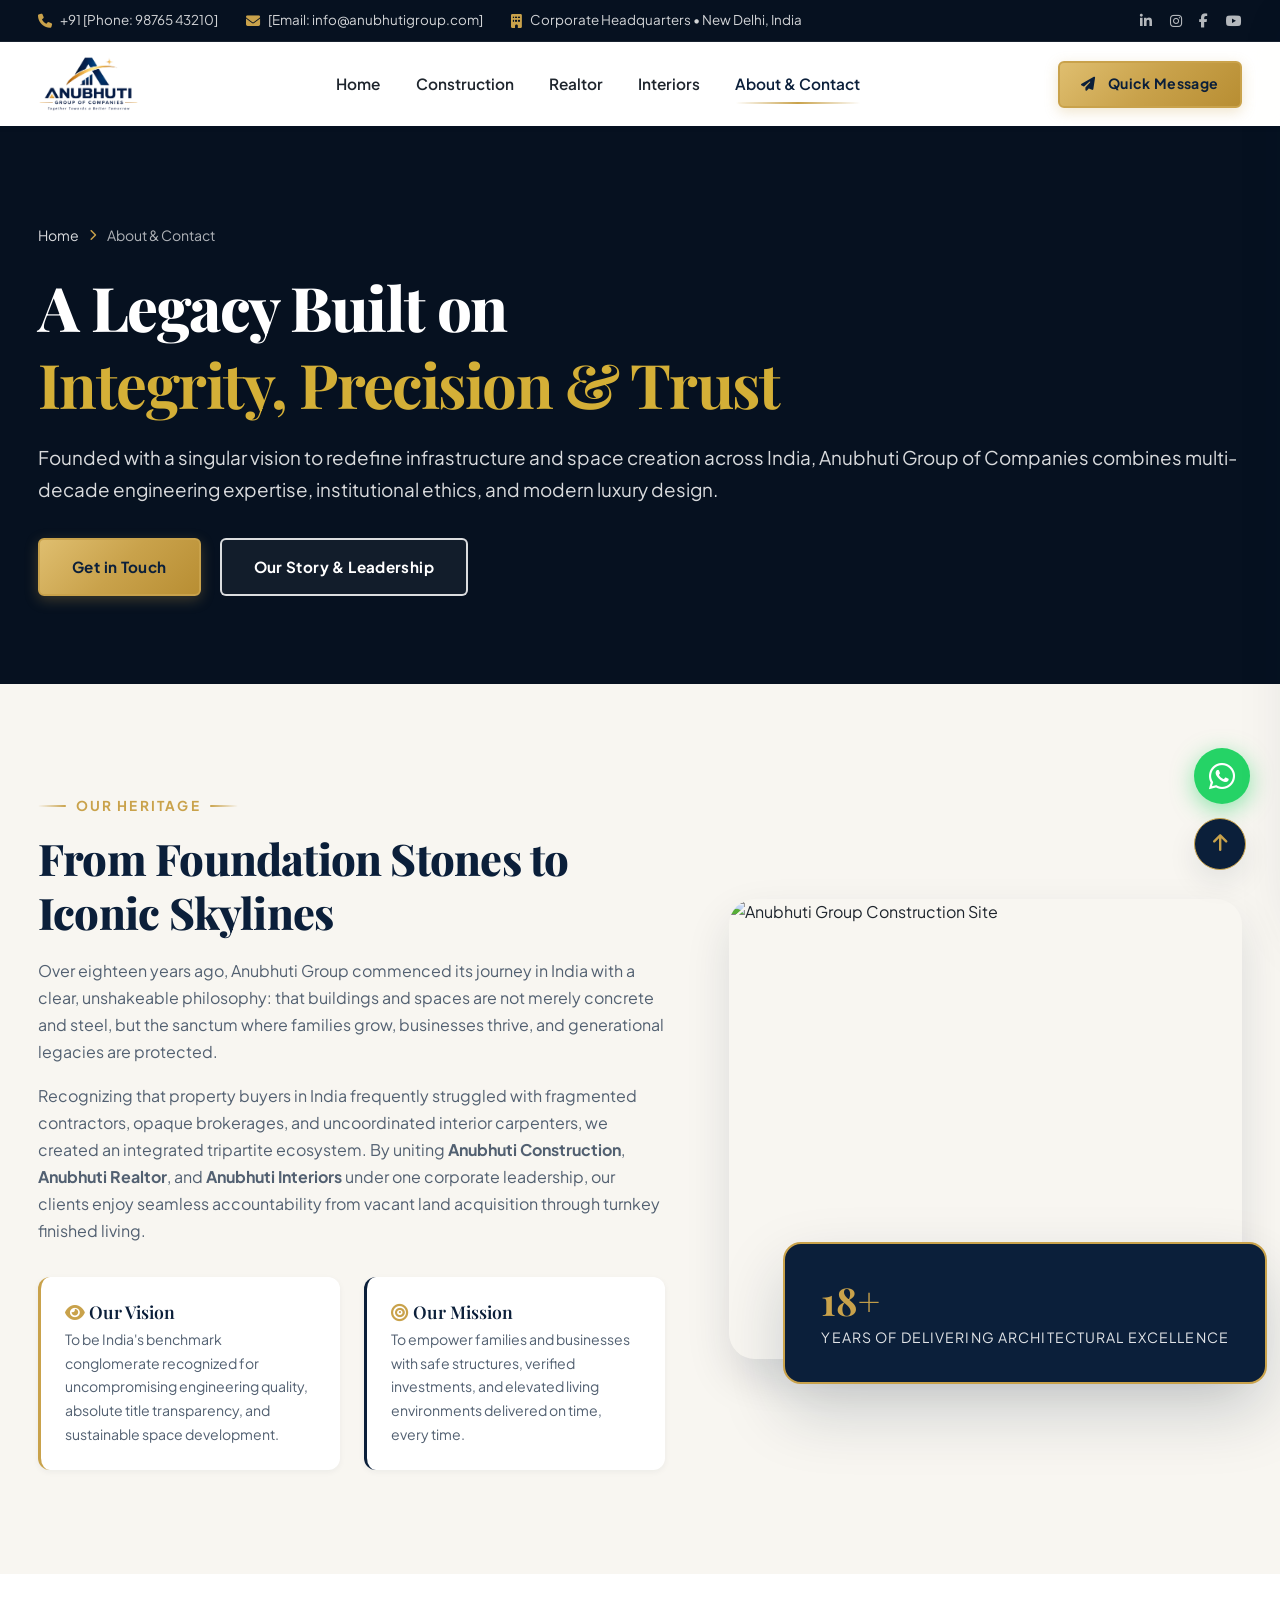
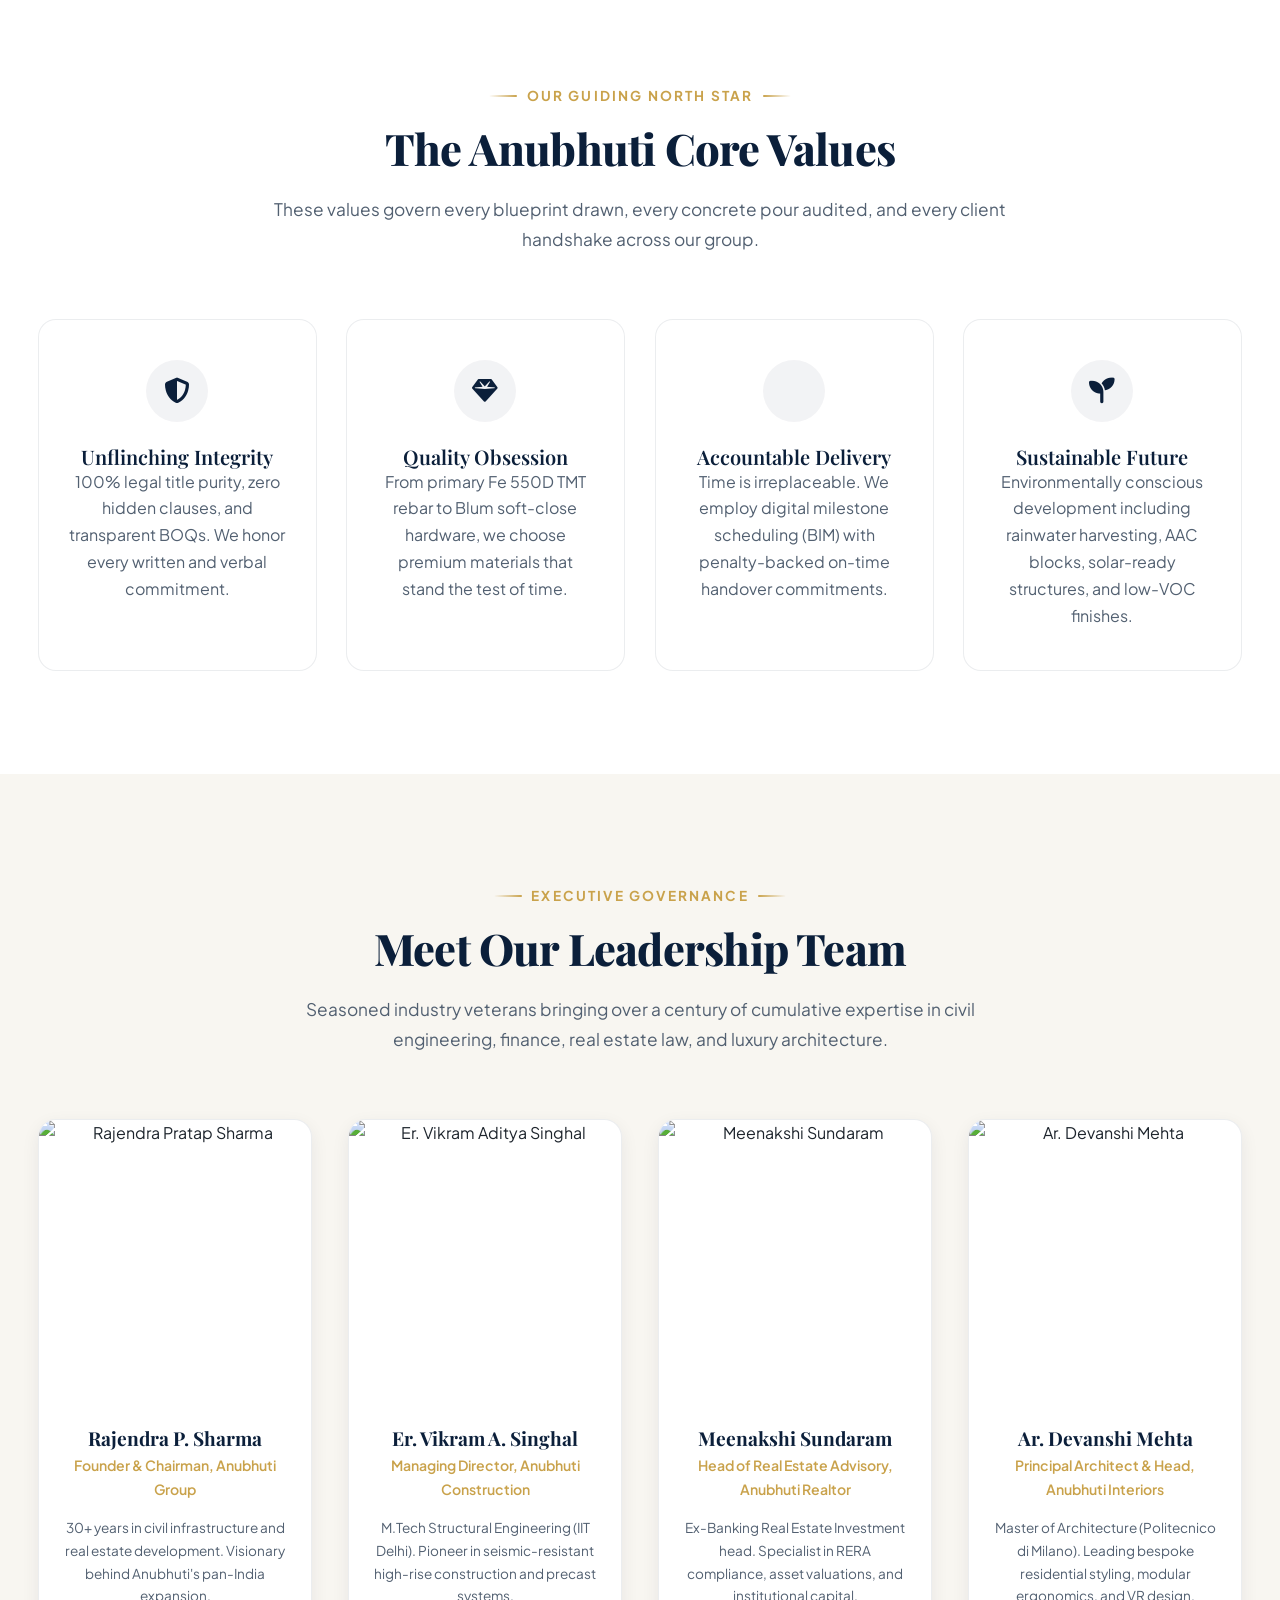
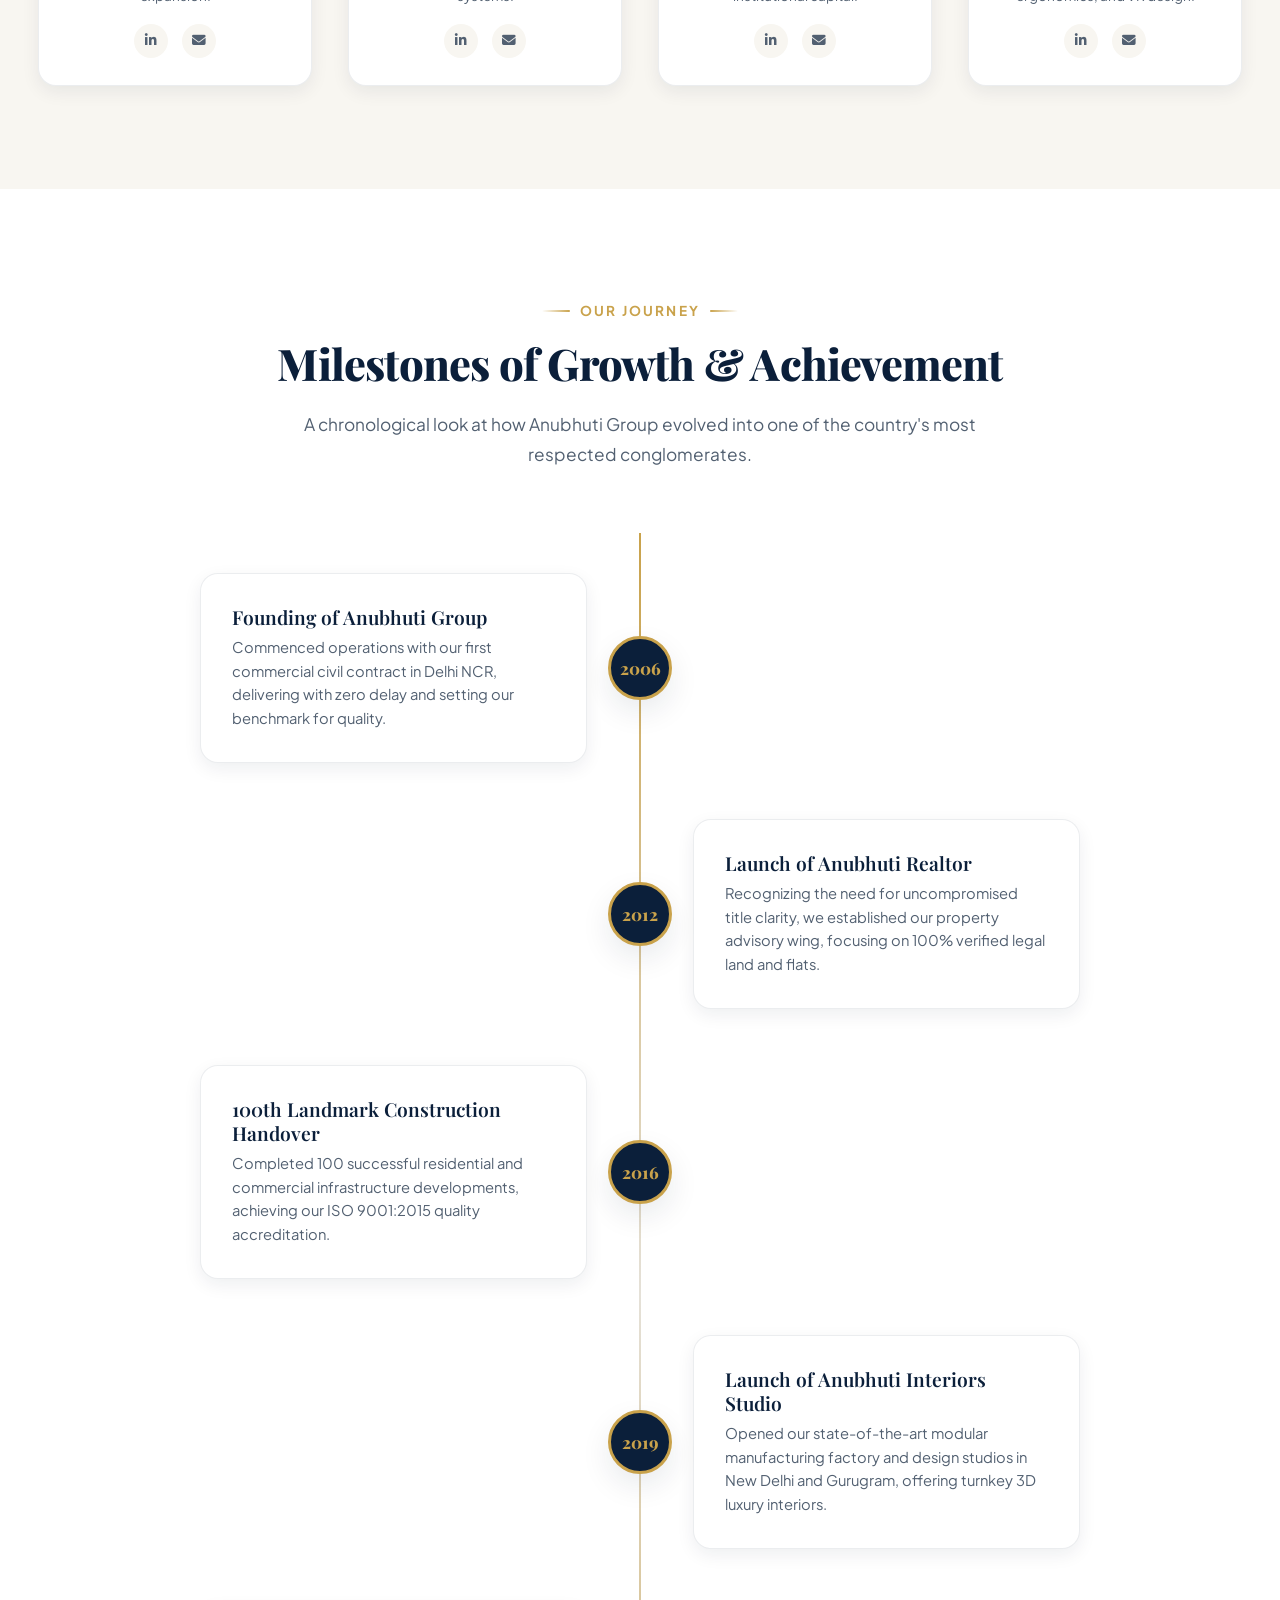
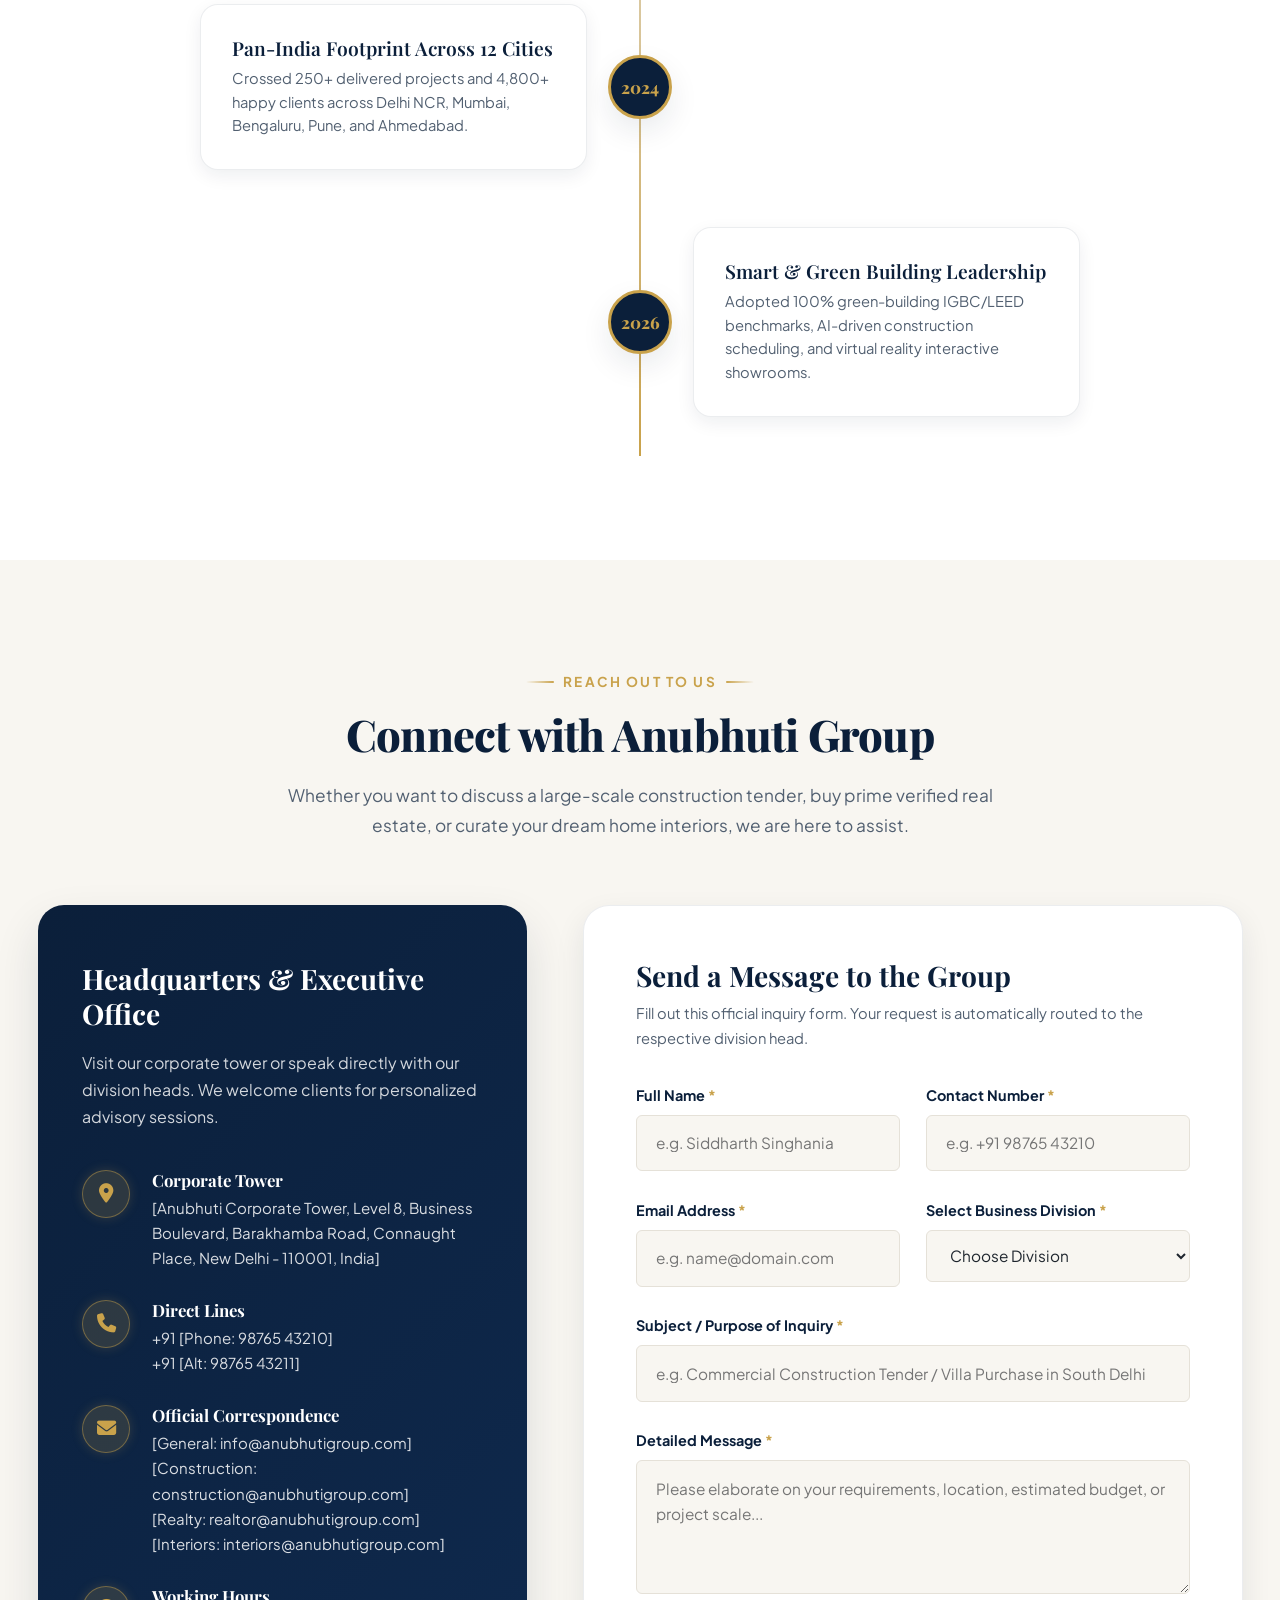
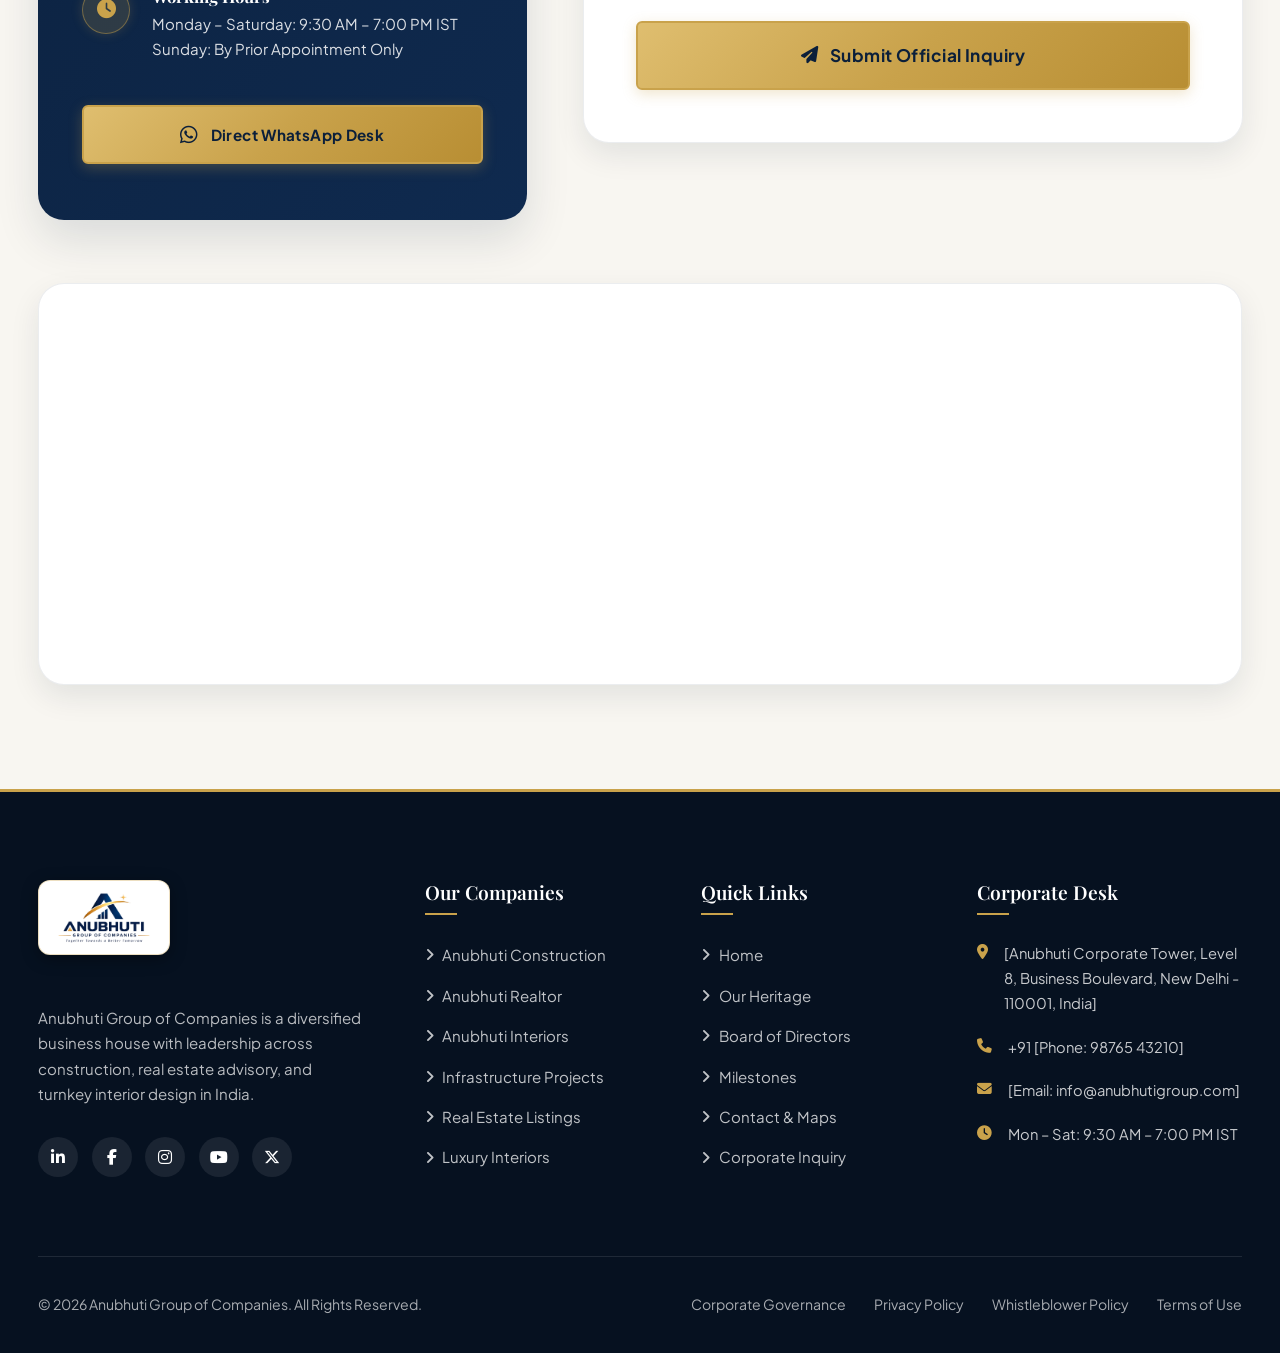
==== about-contact.html @ a54864dc "first commit" ====
<!DOCTYPE html>
<html lang="en">
<head>
  <meta charset="UTF-8">
  <meta name="viewport" content="width=device-width, initial-scale=1.0">
  <title>About &amp; Contact | Anubhuti Group of Companies</title>
  <meta name="description" content="Discover the legacy, leadership, vision, and corporate milestones of Anubhuti Group of Companies. Contact our corporate headquarters in New Delhi NCR for construction, real estate, and luxury interior inquiries.">
  <meta name="keywords" content="Anubhuti Group about, leadership, vision mission, contact Anubhuti, corporate headquarters Delhi NCR, construction contractors, real estate consultants, interior architects">

  <!-- Open Graph -->
  <meta property="og:type" content="website">
  <meta property="og:title" content="About &amp; Contact | Anubhuti Group of Companies">
  <meta property="og:description" content="Building Trust. Creating Spaces. Delivering Dreams. Connect with Anubhuti Group leadership and corporate offices.">
  <meta property="og:image" content="https://images.unsplash.com/photo-1486406146926-c627a92ad1ab?auto=format&fit=crop&w=1200&q=80">

  <!-- Favicon -->
  <link rel="icon" type="image/png" sizes="32x32" href="assets/images/favicon.png">
  <link rel="icon" type="image/png" sizes="192x192" href="assets/images/favicon-192.png">
  <link rel="apple-touch-icon" href="assets/images/favicon-192.png">

  <!-- Google Fonts & FontAwesome -->
  <link rel="preconnect" href="https://fonts.googleapis.com">
  <link rel="preconnect" href="https://fonts.gstatic.com" crossorigin>
  <link href="https://fonts.googleapis.com/css2?family=Playfair+Display:ital,wght@0,500;0,600;0,700;0,800;1,400;1,600&family=Plus+Jakarta+Sans:wght@300;400;500;600;700;800&display=swap" rel="stylesheet">
  <link rel="stylesheet" href="https://cdnjs.cloudflare.com/ajax/libs/font-awesome/6.5.1/css/all.min.css">

  <!-- Master Stylesheet -->
  <link rel="stylesheet" href="assets/css/style.css">

  <!-- Schema.org JSON-LD -->
  <script type="application/ld+json">
  {
    "@context": "https://schema.org",
    "@type": "Corporation",
    "name": "Anubhuti Group of Companies",
    "url": "https://www.anubhutigroup.com/about-contact.html",
    "telephone": "+91 98765 43210",
    "email": "info@anubhutigroup.com",
    "address": {
      "@type": "PostalAddress",
      "streetAddress": "Anubhuti Corporate Tower, Level 8, Business Boulevard",
      "addressLocality": "New Delhi",
      "addressRegion": "Delhi",
      "postalCode": "110001",
      "addressCountry": "IN"
    },
    "founder": {
      "@type": "Person",
      "name": "Rajendra Pratap Sharma"
    },
    "numberOfEmployees": "250+"
  }
  </script>
</head>
<body>

  <!-- Top Scroll Reading Progress Line -->
  <div class="scroll-progress-line" id="scrollProgress"></div>

  <!-- Top Informational Bar -->
  <div class="top-bar">
    <div class="container top-bar-inner">
      <div class="top-bar-contacts">
        <span class="top-bar-item"><i class="fa-solid fa-phone"></i> <a href="tel:+919876543210">+91 [Phone: 98765 43210]</a></span>
        <span class="top-bar-item"><i class="fa-solid fa-envelope"></i> <a href="mailto:info@anubhutigroup.com">[Email: info@anubhutigroup.com]</a></span>
        <span class="top-bar-item"><i class="fa-solid fa-building"></i> <span>Corporate Headquarters &bull; New Delhi, India</span></span>
      </div>
      <div class="top-bar-social">
        <a href="#" aria-label="LinkedIn"><i class="fa-brands fa-linkedin-in"></i></a>
        <a href="#" aria-label="Instagram"><i class="fa-brands fa-instagram"></i></a>
        <a href="#" aria-label="Facebook"><i class="fa-brands fa-facebook-f"></i></a>
        <a href="#" aria-label="YouTube"><i class="fa-brands fa-youtube"></i></a>
      </div>
    </div>
  </div>

  <!-- Sticky Navbar -->
  <header class="site-header" id="siteHeader">
    <div class="container navbar">
      <a href="index.html" class="brand-logo" aria-label="Anubhuti Group of Companies Home">
        <img src="assets/images/logo.png" alt="Anubhuti Group of Companies" class="brand-logo-img">
      </a>

      <nav class="nav-menu" aria-label="Main Navigation">
        <a href="index.html" class="nav-link">Home</a>
        <a href="construction.html" class="nav-link">Construction</a>
        <a href="realtor.html" class="nav-link">Realtor</a>
        <a href="interiors.html" class="nav-link">Interiors</a>
        <a href="about-contact.html" class="nav-link active">About &amp; Contact</a>
      </nav>

      <div class="nav-actions">
        <button type="button" class="btn btn-gold btn-sm pulse-halo" data-open-quote-modal data-division="General">
          <i class="fa-solid fa-paper-plane"></i> Quick Message
        </button>
        <button type="button" class="nav-toggle" aria-label="Toggle navigation menu" aria-expanded="false">
          <span></span>
          <span></span>
          <span></span>
        </button>
      </div>
    </div>
  </header>

  <!-- Mobile Nav Drawer -->
  <div class="mobile-nav-backdrop"></div>
  <aside class="mobile-nav-drawer" aria-label="Mobile Navigation Drawer">
    <div class="mobile-menu-links">
      <a href="index.html" class="mobile-menu-link"><span>Home</span> <i class="fa-solid fa-chevron-right"></i></a>
      <a href="construction.html" class="mobile-menu-link"><span>Anubhuti Construction</span> <i class="fa-solid fa-chevron-right"></i></a>
      <a href="realtor.html" class="mobile-menu-link"><span>Anubhuti Realtor</span> <i class="fa-solid fa-chevron-right"></i></a>
      <a href="interiors.html" class="mobile-menu-link"><span>Anubhuti Interiors</span> <i class="fa-solid fa-chevron-right"></i></a>
      <a href="about-contact.html" class="mobile-menu-link active"><span>About &amp; Contact</span> <i class="fa-solid fa-chevron-right"></i></a>
    </div>
    <div class="mobile-nav-footer">
      <button type="button" class="btn btn-gold btn-sm" data-open-quote-modal style="width: 100%;">
        <i class="fa-solid fa-file-invoice"></i> Contact Head Office
      </button>
    </div>
  </aside>

  <main id="main-content">

    <!-- PAGE HERO -->
    <section class="page-hero">
      <div class="page-hero-overlay" style="background-image: url('https://images.unsplash.com/photo-1486406146926-c627a92ad1ab?auto=format&fit=crop&w=1920&q=80');"></div>

      <div class="container page-hero-content">
        <nav class="breadcrumb reveal" aria-label="Breadcrumb">
          <a href="index.html">Home</a>
          <i class="fa-solid fa-chevron-right"></i>
          <span>About &amp; Contact</span>
        </nav>
        <h1 class="page-hero-title reveal delay-100">
          A Legacy Built on <span class="text-gradient-gold">Integrity, Precision &amp; Trust</span>
        </h1>
        <p class="page-hero-lead reveal delay-200">
          Founded with a singular vision to redefine infrastructure and space creation across India, Anubhuti Group of Companies combines multi-decade engineering expertise, institutional ethics, and modern luxury design.
        </p>
        <div class="reveal delay-300" style="margin-top: 2rem;">
          <a href="#contact" class="btn btn-gold pulse-halo" style="margin-right: 1rem;">Get in Touch</a>
          <a href="#story" class="btn btn-outline-white">Our Story &amp; Leadership</a>
        </div>
      </div>
    </section>

    <!-- 1. COMPANY STORY, VISION, MISSION -->
    <section class="section" id="story">
      <div class="container">
        <div class="story-grid">
          <div class="reveal-left">
            <span class="section-subtitle">Our Heritage</span>
            <h2 class="section-title">From Foundation Stones to Iconic Skylines</h2>
            <p>
              Over eighteen years ago, Anubhuti Group commenced its journey in India with a clear, unshakeable philosophy: that buildings and spaces are not merely concrete and steel, but the sanctum where families grow, businesses thrive, and generational legacies are protected.
            </p>
            <p>
              Recognizing that property buyers in India frequently struggled with fragmented contractors, opaque brokerages, and uncoordinated interior carpenters, we created an integrated tripartite ecosystem. By uniting <strong>Anubhuti Construction</strong>, <strong>Anubhuti Realtor</strong>, and <strong>Anubhuti Interiors</strong> under one corporate leadership, our clients enjoy seamless accountability from vacant land acquisition through turnkey finished living.
            </p>
            <div style="margin-top: 2rem; display: grid; grid-template-columns: repeat(2, 1fr); gap: 1.5rem;">
              <div style="padding: 1.5rem; background: var(--bg-purewhite); border-radius: var(--radius-md); border-left: 3px solid var(--accent-gold); box-shadow: var(--shadow-xs);">
                <h4 style="font-size: 1.1rem; margin-bottom: 0.35rem;"><i class="fa-solid fa-eye text-gold"></i> Our Vision</h4>
                <p style="font-size: 0.88rem; margin: 0; color: var(--text-secondary);">
                  To be India's benchmark conglomerate recognized for uncompromising engineering quality, absolute title transparency, and sustainable space development.
                </p>
              </div>

              <div style="padding: 1.5rem; background: var(--bg-purewhite); border-radius: var(--radius-md); border-left: 3px solid var(--primary-navy); box-shadow: var(--shadow-xs);">
                <h4 style="font-size: 1.1rem; margin-bottom: 0.35rem;"><i class="fa-solid fa-bullseye text-gold"></i> Our Mission</h4>
                <p style="font-size: 0.88rem; margin: 0; color: var(--text-secondary);">
                  To empower families and businesses with safe structures, verified investments, and elevated living environments delivered on time, every time.
                </p>
              </div>
            </div>
          </div>

          <div class="story-img-stack reveal-right">
            <img src="https://images.unsplash.com/photo-1541888946425-d0fbb186c5f7?auto=format&fit=crop&w=900&q=80" alt="Anubhuti Group Construction Site" class="story-img-main" loading="lazy">
            <div class="story-badge-card">
              <h3>18+</h3>
              <p>Years of Delivering Architectural Excellence</p>
            </div>
          </div>
        </div>
      </div>
    </section>

    <!-- 2. CORE VALUES -->
    <section class="section section-white" id="values">
      <div class="container">
        <div class="section-header reveal">
          <span class="section-subtitle">Our Guiding North Star</span>
          <h2 class="section-title">The Anubhuti Core Values</h2>
          <p class="section-desc">
            These values govern every blueprint drawn, every concrete pour audited, and every client handshake across our group.
          </p>
        </div>

        <div class="values-grid">
          <div class="value-card reveal delay-100">
            <div class="value-icon"><i class="fa-solid fa-shield-halved"></i></div>
            <h4>Unflinching Integrity</h4>
            <p>100% legal title purity, zero hidden clauses, and transparent BOQs. We honor every written and verbal commitment.</p>
          </div>

          <div class="value-card reveal delay-200">
            <div class="value-icon"><i class="fa-solid fa-gem"></i></div>
            <h4>Quality Obsession</h4>
            <p>From primary Fe 550D TMT rebar to Blum soft-close hardware, we choose premium materials that stand the test of time.</p>
          </div>

          <div class="value-card reveal delay-300">
            <div class="value-icon"><i class="fa-solid fa-clock-check"></i></div>
            <h4>Accountable Delivery</h4>
            <p>Time is irreplaceable. We employ digital milestone scheduling (BIM) with penalty-backed on-time handover commitments.</p>
          </div>

          <div class="value-card reveal delay-400">
            <div class="value-icon"><i class="fa-solid fa-seedling"></i></div>
            <h4>Sustainable Future</h4>
            <p>Environmentally conscious development including rainwater harvesting, AAC blocks, solar-ready structures, and low-VOC finishes.</p>
          </div>
        </div>
      </div>
    </section>

    <!-- 3. LEADERSHIP & BOARD OF DIRECTORS -->
    <section class="section" id="leadership">
      <div class="container">
        <div class="section-header reveal">
          <span class="section-subtitle">Executive Governance</span>
          <h2 class="section-title">Meet Our Leadership Team</h2>
          <p class="section-desc">
            Seasoned industry veterans bringing over a century of cumulative expertise in civil engineering, finance, real estate law, and luxury architecture.
          </p>
        </div>

        <div class="team-grid">
          <!-- Leader 1 -->
          <article class="team-card reveal delay-100">
            <div class="team-img">
              <img src="https://images.unsplash.com/photo-1507003211169-0a1dd7228f2d?auto=format&fit=crop&w=600&q=80" alt="Rajendra Pratap Sharma" loading="lazy">
            </div>
            <div class="team-info">
              <h3 class="team-name">Rajendra P. Sharma</h3>
              <div class="team-role">Founder &amp; Chairman, Anubhuti Group</div>
              <p style="font-size: 0.85rem; color: var(--text-secondary); margin-bottom: 1rem;">
                30+ years in civil infrastructure and real estate development. Visionary behind Anubhuti's pan-India expansion.
              </p>
              <div class="team-socials">
                <a href="#" aria-label="LinkedIn"><i class="fa-brands fa-linkedin-in"></i></a>
                <a href="#" aria-label="Email"><i class="fa-solid fa-envelope"></i></a>
              </div>
            </div>
          </article>

          <!-- Leader 2 -->
          <article class="team-card reveal delay-200">
            <div class="team-img">
              <img src="https://images.unsplash.com/photo-1500648767791-00dcc994a43e?auto=format&fit=crop&w=600&q=80" alt="Er. Vikram Aditya Singhal" loading="lazy">
            </div>
            <div class="team-info">
              <h3 class="team-name">Er. Vikram A. Singhal</h3>
              <div class="team-role">Managing Director, Anubhuti Construction</div>
              <p style="font-size: 0.85rem; color: var(--text-secondary); margin-bottom: 1rem;">
                M.Tech Structural Engineering (IIT Delhi). Pioneer in seismic-resistant high-rise construction and precast systems.
              </p>
              <div class="team-socials">
                <a href="#" aria-label="LinkedIn"><i class="fa-brands fa-linkedin-in"></i></a>
                <a href="#" aria-label="Email"><i class="fa-solid fa-envelope"></i></a>
              </div>
            </div>
          </article>

          <!-- Leader 3 -->
          <article class="team-card reveal delay-300">
            <div class="team-img">
              <img src="https://images.unsplash.com/photo-1573496359142-b8d87734a5a2?auto=format&fit=crop&w=600&q=80" alt="Meenakshi Sundaram" loading="lazy">
            </div>
            <div class="team-info">
              <h3 class="team-name">Meenakshi Sundaram</h3>
              <div class="team-role">Head of Real Estate Advisory, Anubhuti Realtor</div>
              <p style="font-size: 0.85rem; color: var(--text-secondary); margin-bottom: 1rem;">
                Ex-Banking Real Estate Investment head. Specialist in RERA compliance, asset valuations, and institutional capital.
              </p>
              <div class="team-socials">
                <a href="#" aria-label="LinkedIn"><i class="fa-brands fa-linkedin-in"></i></a>
                <a href="#" aria-label="Email"><i class="fa-solid fa-envelope"></i></a>
              </div>
            </div>
          </article>

          <!-- Leader 4 -->
          <article class="team-card reveal delay-400">
            <div class="team-img">
              <img src="https://images.unsplash.com/photo-1534528741775-53994a69daeb?auto=format&fit=crop&w=600&q=80" alt="Ar. Devanshi Mehta" loading="lazy">
            </div>
            <div class="team-info">
              <h3 class="team-name">Ar. Devanshi Mehta</h3>
              <div class="team-role">Principal Architect &amp; Head, Anubhuti Interiors</div>
              <p style="font-size: 0.85rem; color: var(--text-secondary); margin-bottom: 1rem;">
                Master of Architecture (Politecnico di Milano). Leading bespoke residential styling, modular ergonomics, and VR design.
              </p>
              <div class="team-socials">
                <a href="#" aria-label="LinkedIn"><i class="fa-brands fa-linkedin-in"></i></a>
                <a href="#" aria-label="Email"><i class="fa-solid fa-envelope"></i></a>
              </div>
            </div>
          </article>
        </div>
      </div>
    </section>

    <!-- 4. MILESTONES TIMELINE -->
    <section class="section section-white" id="milestones">
      <div class="container">
        <div class="section-header reveal">
          <span class="section-subtitle">Our Journey</span>
          <h2 class="section-title">Milestones of Growth &amp; Achievement</h2>
          <p class="section-desc">
            A chronological look at how Anubhuti Group evolved into one of the country's most respected conglomerates.
          </p>
        </div>

        <div class="milestones-timeline">
          <!-- Milestone 1 -->
          <div class="milestone-item reveal">
            <div class="milestone-content">
              <h4>Founding of Anubhuti Group</h4>
              <p>Commenced operations with our first commercial civil contract in Delhi NCR, delivering with zero delay and setting our benchmark for quality.</p>
            </div>
            <div class="milestone-year-badge">2006</div>
          </div>

          <!-- Milestone 2 -->
          <div class="milestone-item reveal delay-100">
            <div class="milestone-content">
              <h4>Launch of Anubhuti Realtor</h4>
              <p>Recognizing the need for uncompromised title clarity, we established our property advisory wing, focusing on 100% verified legal land and flats.</p>
            </div>
            <div class="milestone-year-badge">2012</div>
          </div>

          <!-- Milestone 3 -->
          <div class="milestone-item reveal delay-200">
            <div class="milestone-content">
              <h4>100th Landmark Construction Handover</h4>
              <p>Completed 100 successful residential and commercial infrastructure developments, achieving our ISO 9001:2015 quality accreditation.</p>
            </div>
            <div class="milestone-year-badge">2016</div>
          </div>

          <!-- Milestone 4 -->
          <div class="milestone-item reveal delay-100">
            <div class="milestone-content">
              <h4>Launch of Anubhuti Interiors Studio</h4>
              <p>Opened our state-of-the-art modular manufacturing factory and design studios in New Delhi and Gurugram, offering turnkey 3D luxury interiors.</p>
            </div>
            <div class="milestone-year-badge">2019</div>
          </div>

          <!-- Milestone 5 -->
          <div class="milestone-item reveal delay-200">
            <div class="milestone-content">
              <h4>Pan-India Footprint Across 12 Cities</h4>
              <p>Crossed 250+ delivered projects and 4,800+ happy clients across Delhi NCR, Mumbai, Bengaluru, Pune, and Ahmedabad.</p>
            </div>
            <div class="milestone-year-badge">2024</div>
          </div>

          <!-- Milestone 6 -->
          <div class="milestone-item reveal delay-300">
            <div class="milestone-content">
              <h4>Smart &amp; Green Building Leadership</h4>
              <p>Adopted 100% green-building IGBC/LEED benchmarks, AI-driven construction scheduling, and virtual reality interactive showrooms.</p>
            </div>
            <div class="milestone-year-badge">2026</div>
          </div>
        </div>
      </div>
    </section>

    <!-- 5. CONTACT SECTION -->
    <section class="section" id="contact">
      <div class="container">
        <div class="section-header reveal">
          <span class="section-subtitle">Reach Out to Us</span>
          <h2 class="section-title">Connect with Anubhuti Group</h2>
          <p class="section-desc">
            Whether you want to discuss a large-scale construction tender, buy prime verified real estate, or curate your dream home interiors, we are here to assist.
          </p>
        </div>

        <div class="contact-layout">
          <!-- Col 1: Contact Information Card -->
          <div class="contact-info-card reveal-left">
            <h3>Headquarters &amp; Executive Office</h3>
            <p>
              Visit our corporate tower or speak directly with our division heads. We welcome clients for personalized advisory sessions.
            </p>

            <div class="contact-details-list">
              <div class="contact-detail-item">
                <div class="contact-detail-icon"><i class="fa-solid fa-location-dot"></i></div>
                <div class="contact-detail-text">
                  <h5>Corporate Tower</h5>
                  <p>[Anubhuti Corporate Tower, Level 8, Business Boulevard, Barakhamba Road, Connaught Place, New Delhi - 110001, India]</p>
                </div>
              </div>

              <div class="contact-detail-item">
                <div class="contact-detail-icon"><i class="fa-solid fa-phone"></i></div>
                <div class="contact-detail-text">
                  <h5>Direct Lines</h5>
                  <p><a href="tel:+919876543210">+91 [Phone: 98765 43210]</a></p>
                  <p><a href="tel:+919876543211">+91 [Alt: 98765 43211]</a></p>
                </div>
              </div>

              <div class="contact-detail-item">
                <div class="contact-detail-icon"><i class="fa-solid fa-envelope"></i></div>
                <div class="contact-detail-text">
                  <h5>Official Correspondence</h5>
                  <p><a href="mailto:info@anubhutigroup.com">[General: info@anubhutigroup.com]</a></p>
                  <p><a href="mailto:construction@anubhutigroup.com">[Construction: construction@anubhutigroup.com]</a></p>
                  <p><a href="mailto:realtor@anubhutigroup.com">[Realty: realtor@anubhutigroup.com]</a></p>
                  <p><a href="mailto:interiors@anubhutigroup.com">[Interiors: interiors@anubhutigroup.com]</a></p>
                </div>
              </div>

              <div class="contact-detail-item">
                <div class="contact-detail-icon"><i class="fa-solid fa-clock"></i></div>
                <div class="contact-detail-text">
                  <h5>Working Hours</h5>
                  <p>Monday – Saturday: 9:30 AM – 7:00 PM IST</p>
                  <p>Sunday: By Prior Appointment Only</p>
                </div>
              </div>
            </div>

            <!-- WhatsApp Click to Chat -->
            <a href="https://wa.me/919876543210?text=Hello%20Anubhuti%20Group,%20I%20would%20like%20to%20connect%20with%20your%20team." 
               class="btn btn-gold pulse-halo" 
               style="width: 100%; justify-content: center;" 
               target="_blank" 
               rel="noopener noreferrer">
              <i class="fa-brands fa-whatsapp" style="font-size: 1.25rem;"></i> Direct WhatsApp Desk
            </a>
          </div>

          <!-- Col 2: Contact Form -->
          <div class="form-card reveal-right" id="contact-form">
            <h3 style="margin-bottom: 0.5rem;">Send a Message to the Group</h3>
            <p style="font-size: 0.92rem; color: var(--text-secondary); margin-bottom: 2rem;">
              Fill out this official inquiry form. Your request is automatically routed to the respective division head.
            </p>

            <form data-validate="true" novalidate>
              <div class="form-grid">
                <div class="form-group">
                  <label class="form-label">Full Name <span class="req">*</span></label>
                  <input type="text" class="form-control" placeholder="e.g. Siddharth Singhania" required>
                  <span class="form-error-msg">Please enter your full name.</span>
                </div>

                <div class="form-group">
                  <label class="form-label">Contact Number <span class="req">*</span></label>
                  <input type="tel" class="form-control" placeholder="e.g. +91 98765 43210" required>
                  <span class="form-error-msg">Please enter a valid 10-digit mobile number.</span>
                </div>

                <div class="form-group">
                  <label class="form-label">Email Address <span class="req">*</span></label>
                  <input type="email" class="form-control" placeholder="e.g. name@domain.com" required>
                  <span class="form-error-msg">Please enter a valid email address.</span>
                </div>

                <div class="form-group">
                  <label class="form-label">Select Business Division <span class="req">*</span></label>
                  <select class="form-control" required>
                    <option value="">Choose Division</option>
                    <option value="Anubhuti Construction">Anubhuti Construction (Civil / Commercial Infra)</option>
                    <option value="Anubhuti Realtor">Anubhuti Realtor (Property Buy / Sell / Lease)</option>
                    <option value="Anubhuti Interiors">Anubhuti Interiors (Turnkey Luxury Design)</option>
                    <option value="Corporate / Partnership / Careers">Corporate / Partnerships / Media</option>
                  </select>
                  <span class="form-error-msg">Please select an Anubhuti division.</span>
                </div>

                <div class="form-group form-full">
                  <label class="form-label">Subject / Purpose of Inquiry <span class="req">*</span></label>
                  <input type="text" class="form-control" placeholder="e.g. Commercial Construction Tender / Villa Purchase in South Delhi" required>
                  <span class="form-error-msg">Please enter a subject.</span>
                </div>

                <div class="form-group form-full">
                  <label class="form-label">Detailed Message <span class="req">*</span></label>
                  <textarea class="form-control" rows="4" placeholder="Please elaborate on your requirements, location, estimated budget, or project scale..." required></textarea>
                  <span class="form-error-msg">Please enter your message.</span>
                </div>

                <div class="form-group form-full">
                  <button type="submit" class="btn btn-gold btn-lg pulse-halo" style="width: 100%;">
                    <i class="fa-solid fa-paper-plane"></i> Submit Official Inquiry
                  </button>
                </div>
              </div>
            </form>
          </div>
        </div>

        <!-- Interactive Google Map Embed -->
        <div class="map-card reveal">
          <div class="map-container">
            <iframe 
              src="https://www.google.com/maps/embed?pb=!1m18!1m12!1m3!1d112061.27278278275!2d77.12648710384758!3d28.632349787093375!2m3!1f0!2f0!3f0!3m2!1i1024!2i768!4f13.1!3m3!1m2!1s0x390cfd37b923791f%3A0xd546485721738741!2sConnaught%20Place%2C%20New%20Delhi%2C%20Delhi!5e0!3m2!1sen!2sin!4v1700000000000!5m2!1sen!2sin" 
              allowfullscreen="" 
              loading="lazy" 
              referrerpolicy="no-referrer-when-downgrade" 
              title="Anubhuti Group Corporate Headquarters Location Map">
            </iframe>
          </div>
        </div>
      </div>
    </section>

  </main>

  <!-- Global Footer -->
  <footer class="site-footer">
    <div class="container">
      <div class="footer-top">
        <div class="footer-brand">
          <a href="index.html" class="footer-brand-logo-wrap" aria-label="Anubhuti Group of Companies Home">
            <img src="assets/images/logo.png" alt="Anubhuti Group of Companies" class="footer-logo-img">
          </a>
          <p>
            Anubhuti Group of Companies is a diversified business house with leadership across construction, real estate advisory, and turnkey interior design in India.
          </p>
          <div class="footer-socials">
            <a href="#" aria-label="LinkedIn"><i class="fa-brands fa-linkedin-in"></i></a>
            <a href="#" aria-label="Facebook"><i class="fa-brands fa-facebook-f"></i></a>
            <a href="#" aria-label="Instagram"><i class="fa-brands fa-instagram"></i></a>
            <a href="#" aria-label="YouTube"><i class="fa-brands fa-youtube"></i></a>
            <a href="#" aria-label="X"><i class="fa-brands fa-x-twitter"></i></a>
          </div>
        </div>

        <div class="footer-col">
          <h4>Our Companies</h4>
          <ul class="footer-links">
            <li><a href="construction.html"><i class="fa-solid fa-angle-right"></i> Anubhuti Construction</a></li>
            <li><a href="realtor.html"><i class="fa-solid fa-angle-right"></i> Anubhuti Realtor</a></li>
            <li><a href="interiors.html"><i class="fa-solid fa-angle-right"></i> Anubhuti Interiors</a></li>
            <li><a href="construction.html#projects"><i class="fa-solid fa-angle-right"></i> Infrastructure Projects</a></li>
            <li><a href="realtor.html#listings"><i class="fa-solid fa-angle-right"></i> Real Estate Listings</a></li>
            <li><a href="interiors.html#portfolio"><i class="fa-solid fa-angle-right"></i> Luxury Interiors</a></li>
          </ul>
        </div>

        <div class="footer-col">
          <h4>Quick Links</h4>
          <ul class="footer-links">
            <li><a href="index.html"><i class="fa-solid fa-angle-right"></i> Home</a></li>
            <li><a href="#story"><i class="fa-solid fa-angle-right"></i> Our Heritage</a></li>
            <li><a href="#leadership"><i class="fa-solid fa-angle-right"></i> Board of Directors</a></li>
            <li><a href="#milestones"><i class="fa-solid fa-angle-right"></i> Milestones</a></li>
            <li><a href="#contact"><i class="fa-solid fa-angle-right"></i> Contact &amp; Maps</a></li>
            <li><a href="#" data-open-quote-modal><i class="fa-solid fa-angle-right"></i> Corporate Inquiry</a></li>
          </ul>
        </div>

        <div class="footer-col">
          <h4>Corporate Desk</h4>
          <div class="footer-contact-item">
            <i class="fa-solid fa-location-dot"></i>
            <div>[Anubhuti Corporate Tower, Level 8, Business Boulevard, New Delhi - 110001, India]</div>
          </div>
          <div class="footer-contact-item">
            <i class="fa-solid fa-phone"></i>
            <div><a href="tel:+919876543210" style="color: inherit;">+91 [Phone: 98765 43210]</a></div>
          </div>
          <div class="footer-contact-item">
            <i class="fa-solid fa-envelope"></i>
            <div><a href="mailto:info@anubhutigroup.com" style="color: inherit;">[Email: info@anubhutigroup.com]</a></div>
          </div>
          <div class="footer-contact-item">
            <i class="fa-solid fa-clock"></i>
            <div>Mon – Sat: 9:30 AM – 7:00 PM IST</div>
          </div>
        </div>
      </div>

      <div class="footer-bottom">
        <div>&copy; 2026 Anubhuti Group of Companies. All Rights Reserved.</div>
        <div class="footer-bottom-links">
          <a href="#contact">Corporate Governance</a>
          <a href="#contact">Privacy Policy</a>
          <a href="#contact">Whistleblower Policy</a>
          <a href="#contact">Terms of Use</a>
        </div>
      </div>
    </div>
  </footer>

  <!-- Floating Buttons (WhatsApp & Circular Progress Back to Top) -->
  <div class="floating-widgets">
    <a href="https://wa.me/919876543210?text=Hello%20Anubhuti%20Group,%20I%20would%20like%20to%20connect%20with%20your%20team." 
       class="btn-whatsapp" 
       target="_blank" 
       rel="noopener noreferrer" 
       aria-label="Chat on WhatsApp">
      <i class="fa-brands fa-whatsapp"></i>
      <span class="btn-whatsapp-tooltip">Chat with Group Desk</span>
    </a>
    <button type="button" class="btn-back-to-top" aria-label="Back to Top">
      <svg viewBox="0 0 54 54">
        <circle cx="27" cy="27" r="25"></circle>
      </svg>
      <i class="fa-solid fa-arrow-up"></i>
    </button>
  </div>

  <!-- Global Modal -->
  <div class="modal-overlay" id="quoteModal" role="dialog" aria-modal="true" aria-labelledby="modalTitle">
    <div class="modal-content">
      <button type="button" class="modal-close-btn" id="quoteModalCloseBtn" aria-label="Close modal">
        <i class="fa-solid fa-xmark"></i>
      </button>
      <div style="text-align: center; margin-bottom: 1.5rem;">
        <img src="assets/images/logo.png" alt="Anubhuti Group of Companies" class="modal-logo-img">
        <span class="badge badge-gold" style="margin-bottom: 0.5rem;">Group Headquarters</span>
        <h3 id="modalTitle">Connect with Executive Management</h3>
        <p style="font-size: 0.92rem; margin: 0;">We respect your time and respond within 24 business hours.</p>
      </div>

      <form data-validate="true" novalidate>
        <div class="form-grid">
          <div class="form-group">
            <label class="form-label">Full Name <span class="req">*</span></label>
            <input type="text" class="form-control" placeholder="Your name" required>
            <span class="form-error-msg">Please enter your name.</span>
          </div>

          <div class="form-group">
            <label class="form-label">Phone Number <span class="req">*</span></label>
            <input type="tel" class="form-control" placeholder="10-digit mobile number" required>
            <span class="form-error-msg">Please enter a valid mobile number.</span>
          </div>

          <div class="form-group">
            <label class="form-label">Email Address <span class="req">*</span></label>
            <input type="email" class="form-control" placeholder="name@domain.com" required>
            <span class="form-error-msg">Please enter a valid email.</span>
          </div>

          <div class="form-group">
            <label class="form-label">Division / Topic <span class="req">*</span></label>
            <select class="form-control" id="modalDivisionSelect" required>
              <option value="General">Corporate Headquarters (General)</option>
              <option value="Construction">Anubhuti Construction</option>
              <option value="Realtor">Anubhuti Realtor</option>
              <option value="Interiors">Anubhuti Interiors</option>
            </select>
          </div>

          <div class="form-group form-full">
            <label class="form-label">Message Details <span class="req">*</span></label>
            <textarea class="form-control" rows="3" placeholder="Please describe your requirements or inquiry..." required></textarea>
            <span class="form-error-msg">Please write a brief message.</span>
          </div>

          <div class="form-group form-full">
            <button type="submit" class="btn btn-gold btn-lg pulse-halo" style="width: 100%;">
              <i class="fa-solid fa-paper-plane"></i> Submit Inquiry
            </button>
          </div>
        </div>
      </form>
    </div>
  </div>

  <script src="assets/js/main.js"></script>
</body>
</html>
---- assets/css/style.css ----
/* ==========================================================================
   ANUBHUTI GROUP OF COMPANIES - MASTER LUXURY STYLESHEET
   Brand: Anubhuti Construction | Anubhuti Realtor | Anubhuti Interiors
   Author: Senior Full-Stack Developer & UI/UX Designer
   Version: 2.0.0 (Ultra-Smooth Animation & Luxury Glassmorphism Edition)
   ========================================================================== */

/* --------------------------------------------------------------------------
   1. CSS VARIABLES & DESIGN SYSTEM
   -------------------------------------------------------------------------- */
:root {
  /* Brand Palette */
  --primary-navy: #0B1F3A;
  --primary-navy-dark: #061120;
  --primary-navy-light: #162E52;
  --primary-navy-soft: rgba(11, 31, 58, 0.05);
  
  --accent-gold: #C9A24B;
  --accent-gold-hover: #D4AF37;
  --accent-gold-light: #F4E8CE;
  --accent-gold-soft: rgba(201, 162, 75, 0.15);
  --accent-gold-glow: rgba(201, 162, 75, 0.45);

  /* Division Signatures */
  --div-construction: #B8860B;
  --div-realtor: #1D4E89;
  --div-interiors: #9A6B43;

  /* Neutrals & Tones */
  --bg-offwhite: #F8F6F1;
  --bg-purewhite: #FFFFFF;
  --bg-card: #FFFFFF;
  --bg-card-alt: #F3F1EC;
  --border-light: #E5E1D8;
  --border-subtle: rgba(11, 31, 58, 0.08);
  --border-gold: rgba(201, 162, 75, 0.35);

  /* Typography Colors */
  --text-primary: #1E252D;
  --text-secondary: #526071;
  --text-muted: #8390A0;
  --text-light: #F8F9FA;
  --text-gold: #C9A24B;

  /* Status Colors */
  --success: #1E824C;
  --warning: #E67E22;
  --danger: #C0392B;
  --info: #2980B9;

  /* Typography */
  --font-heading: 'Playfair Display', Georgia, 'Times New Roman', serif;
  --font-body: 'Plus Jakarta Sans', -apple-system, BlinkMacSystemFont, 'Segoe UI', Roboto, sans-serif;
  --font-mono: 'SFMono-Regular', Consolas, 'Liberation Mono', Menlo, monospace;

  /* Shadows */
  --shadow-xs: 0 2px 6px rgba(11, 31, 58, 0.05);
  --shadow-sm: 0 6px 18px rgba(11, 31, 58, 0.07);
  --shadow-md: 0 12px 30px rgba(11, 31, 58, 0.09);
  --shadow-lg: 0 20px 45px rgba(11, 31, 58, 0.12);
  --shadow-xl: 0 28px 65px rgba(11, 31, 58, 0.18);
  --shadow-gold: 0 10px 30px rgba(201, 162, 75, 0.32);
  --shadow-gold-lg: 0 18px 45px rgba(201, 162, 75, 0.45);

  /* Borders & Radius */
  --radius-sm: 6px;
  --radius-md: 12px;
  --radius-lg: 18px;
  --radius-xl: 26px;
  --radius-full: 9999px;

  /* Silky Smooth Transitions & Physics */
  --ease-out-expo: cubic-bezier(0.16, 1, 0.3, 1);
  --ease-smooth: cubic-bezier(0.25, 1, 0.5, 1);
  --transition-fast: 0.2s var(--ease-smooth);
  --transition-normal: 0.38s var(--ease-out-expo);
  --transition-slow: 0.75s var(--ease-out-expo);

  /* Layout */
  --container-max: 1260px;
  --header-height: 84px;
  --topbar-height: 40px;
}

/* --------------------------------------------------------------------------
   2. RESET & BASE ELEMENTS
   -------------------------------------------------------------------------- */
*, *::before, *::after {
  box-sizing: border-box;
  margin: 0;
  padding: 0;
}

html {
  font-size: 16px;
  scroll-behavior: smooth;
  -webkit-font-smoothing: antialiased;
  -moz-osx-font-smoothing: grayscale;
}

body {
  font-family: var(--font-body);
  color: var(--text-primary);
  background-color: var(--bg-offwhite);
  line-height: 1.68;
  overflow-x: hidden;
  position: relative;
}

img, picture, svg, video {
  display: block;
  max-width: 100%;
  height: auto;
}

input, button, textarea, select {
  font: inherit;
  color: inherit;
}

button {
  cursor: pointer;
  border: none;
  background: none;
}

a {
  color: inherit;
  text-decoration: none;
  transition: all var(--transition-fast);
}

ul, ol {
  list-style: none;
}

h1, h2, h3, h4, h5, h6 {
  font-family: var(--font-heading);
  color: var(--primary-navy);
  line-height: 1.25;
  font-weight: 700;
}

h1 { font-size: clamp(2.5rem, 4.8vw, 4.2rem); letter-spacing: -0.025em; }
h2 { font-size: clamp(2rem, 3.4vw, 2.85rem); letter-spacing: -0.018em; }
h3 { font-size: clamp(1.4rem, 2.2vw, 1.9rem); }
h4 { font-size: 1.25rem; font-weight: 600; }
h5 { font-size: 1.1rem; }
h6 { font-size: 0.95rem; text-transform: uppercase; letter-spacing: 0.12em; }

p {
  color: var(--text-secondary);
  margin-bottom: 1.1rem;
}

p:last-child {
  margin-bottom: 0;
}

:focus-visible {
  outline: 2px solid var(--accent-gold);
  outline-offset: 4px;
}

/* --------------------------------------------------------------------------
   3. SCROLL PROGRESS INDICATOR BAR
   -------------------------------------------------------------------------- */
.scroll-progress-line {
  position: fixed;
  top: 0;
  left: 0;
  width: 100%;
  height: 3.5px;
  background: linear-gradient(90deg, var(--accent-gold), #FFF275, var(--accent-gold));
  transform-origin: 0% 50%;
  transform: scaleX(0);
  z-index: 9999;
  box-shadow: 0 0 10px var(--accent-gold-glow);
  transition: transform 0.08s linear;
}

/* --------------------------------------------------------------------------
   4. ARCHITECTURAL PRECISION & CRISP RENDERING (NO AI GIMMICKS)
   -------------------------------------------------------------------------- */
/* Sharp crisp typography rendering across all modern displays */
body, h1, h2, h3, h4, h5, h6, p, a, span, button, input, select, textarea {
  -webkit-font-smoothing: antialiased;
  -moz-osx-font-smoothing: grayscale;
  text-rendering: optimizeLegibility;
}

/* Metallic Heritage Gold Typography */
.text-gradient-gold {
  color: #D4AF37;
  font-weight: 700;
  display: inline-block;
}

/* Subtle Architectural Grid Accent */
.architectural-grid-accent {
  background-image: 
    linear-gradient(to right, rgba(11, 31, 58, 0.04) 1px, transparent 1px),
    linear-gradient(to bottom, rgba(11, 31, 58, 0.04) 1px, transparent 1px);
  background-size: 40px 40px;
}

/* --------------------------------------------------------------------------
   6. SCROLL REVEAL ANIMATIONS (BUTTERY SMOOTH)
   -------------------------------------------------------------------------- */
.reveal {
  opacity: 0;
  transform: translateY(35px);
  transition: opacity 0.85s var(--ease-out-expo), transform 0.85s var(--ease-out-expo);
  will-change: opacity, transform;
}

.reveal-left {
  opacity: 0;
  transform: translateX(-40px);
  transition: opacity 0.85s var(--ease-out-expo), transform 0.85s var(--ease-out-expo);
  will-change: opacity, transform;
}

.reveal-right {
  opacity: 0;
  transform: translateX(40px);
  transition: opacity 0.85s var(--ease-out-expo), transform 0.85s var(--ease-out-expo);
  will-change: opacity, transform;
}

.reveal-scale {
  opacity: 0;
  transform: scale(0.92);
  transition: opacity 0.85s var(--ease-out-expo), transform 0.85s var(--ease-out-expo);
  will-change: opacity, transform;
}

.reveal.active,
.reveal-left.active,
.reveal-right.active,
.reveal-scale.active {
  opacity: 1;
  transform: translate(0) scale(1);
}

/* Stagger Delays */
.delay-100 { transition-delay: 0.1s !important; }
.delay-200 { transition-delay: 0.2s !important; }
.delay-300 { transition-delay: 0.3s !important; }
.delay-400 { transition-delay: 0.4s !important; }
.delay-500 { transition-delay: 0.5s !important; }

/* --------------------------------------------------------------------------
   7. INFINITE LUXURY MARQUEE TICKER
   -------------------------------------------------------------------------- */
.marquee-ribbon {
  background: var(--primary-navy-dark);
  color: #FFFFFF;
  padding: 1.1rem 0;
  overflow: hidden;
  position: relative;
  border-top: 1px solid rgba(201, 162, 75, 0.35);
  border-bottom: 1px solid rgba(201, 162, 75, 0.35);
  box-shadow: inset 0 2px 15px rgba(0,0,0,0.4);
}

.marquee-track {
  display: flex;
  width: max-content;
  animation: marqueeScroll 35s linear infinite;
  gap: 2.5rem;
}

.marquee-track:hover {
  animation-play-state: paused;
}

.marquee-item {
  display: inline-flex;
  align-items: center;
  gap: 0.85rem;
  font-size: 0.92rem;
  font-weight: 700;
  text-transform: uppercase;
  letter-spacing: 0.16em;
  color: rgba(255, 255, 255, 0.9);
  white-space: nowrap;
}

.marquee-item i {
  color: var(--accent-gold);
  font-size: 0.85rem;
  opacity: 0.85;
}

@keyframes marqueeScroll {
  0% { transform: translateX(0); }
  100% { transform: translateX(-50%); }
}

/* --------------------------------------------------------------------------
   8. UTILITY CLASSES & LAYOUT
   -------------------------------------------------------------------------- */
.container {
  width: 100%;
  max-width: var(--container-max);
  margin-left: auto;
  margin-right: auto;
  padding-left: 1.75rem;
  padding-right: 1.75rem;
}

.container-fluid {
  width: 100%;
  padding-left: 2.5rem;
  padding-right: 2.5rem;
}

.section {
  padding: 6.5rem 0;
  position: relative;
  overflow: hidden;
}

.section-sm {
  padding: 4rem 0;
}

.section-dark {
  background-color: var(--primary-navy);
  color: var(--text-light);
  position: relative;
}

.section-dark h1,
.section-dark h2,
.section-dark h3,
.section-dark h4 {
  color: #FFFFFF;
}

.section-dark p {
  color: rgba(255, 255, 255, 0.82);
}

.section-white {
  background-color: var(--bg-purewhite);
}

.section-header {
  text-align: center;
  max-width: 760px;
  margin: 0 auto 4rem auto;
  position: relative;
  z-index: 2;
}

.section-header.text-left {
  text-align: left;
  margin-left: 0;
}

.section-subtitle {
  display: inline-flex;
  align-items: center;
  gap: 0.6rem;
  font-size: 0.85rem;
  font-weight: 700;
  text-transform: uppercase;
  letter-spacing: 0.16em;
  color: var(--accent-gold);
  margin-bottom: 0.85rem;
  position: relative;
}

.section-subtitle::before,
.section-subtitle::after {
  content: "";
  display: inline-block;
  width: 28px;
  height: 2px;
  background: linear-gradient(90deg, transparent, var(--accent-gold));
  border-radius: 2px;
}

.section-subtitle::after {
  background: linear-gradient(90deg, var(--accent-gold), transparent);
}

.section-header.text-left .section-subtitle::before {
  display: none;
}

.section-title {
  margin-bottom: 1.15rem;
  font-weight: 800;
}

.section-desc {
  font-size: 1.08rem;
  line-height: 1.75;
}

/* Flex & Grid Systems */
.flex { display: flex; }
.flex-col { flex-direction: column; }
.items-center { align-items: center; }
.justify-between { justify-content: space-between; }
.justify-center { justify-content: center; }
.gap-1 { gap: 0.5rem; }
.gap-2 { gap: 1rem; }
.gap-3 { gap: 1.5rem; }
.gap-4 { gap: 2rem; }

.grid {
  display: grid;
  gap: 2.25rem;
  position: relative;
  z-index: 2;
}

.grid-2 { grid-template-columns: repeat(2, 1fr); }
.grid-3 { grid-template-columns: repeat(3, 1fr); }
.grid-4 { grid-template-columns: repeat(4, 1fr); }

.text-center { text-align: center; }
.text-left { text-align: left; }
.text-right { text-align: right; }
.text-gold { color: var(--accent-gold); }

/* Badges with Subtle Glow */
.badge {
  display: inline-flex;
  align-items: center;
  gap: 0.45rem;
  padding: 0.4rem 0.95rem;
  font-size: 0.78rem;
  font-weight: 700;
  text-transform: uppercase;
  letter-spacing: 0.09em;
  border-radius: var(--radius-full);
  transition: all var(--transition-fast);
}

.badge-gold {
  background-color: var(--accent-gold-soft);
  color: var(--accent-gold);
  border: 1px solid rgba(201, 162, 75, 0.45);
  box-shadow: 0 0 12px rgba(201, 162, 75, 0.15);
}

.badge-navy {
  background-color: var(--primary-navy-soft);
  color: var(--primary-navy);
  border: 1px solid rgba(11, 31, 58, 0.15);
}

.badge-success {
  background-color: rgba(30, 130, 76, 0.15);
  color: var(--success);
  border: 1px solid rgba(30, 130, 76, 0.3);
}

.badge-sale {
  background-color: #0B1F3A;
  color: #FFF;
  box-shadow: var(--shadow-sm);
}

.badge-rent {
  background-color: var(--accent-gold);
  color: #0B1F3A;
  font-weight: 800;
  box-shadow: var(--shadow-gold);
}

/* --------------------------------------------------------------------------
   9. INTERACTIVE BUTTONS WITH RIPPLE & SHINE
   -------------------------------------------------------------------------- */
.btn {
  display: inline-flex;
  align-items: center;
  justify-content: center;
  gap: 0.75rem;
  padding: 0.9rem 2rem;
  font-size: 0.95rem;
  font-weight: 700;
  letter-spacing: 0.025em;
  border-radius: var(--radius-sm);
  transition: all var(--transition-normal);
  white-space: nowrap;
  position: relative;
  overflow: hidden;
  text-decoration: none;
  z-index: 1;
}

/* Light Sheen Sweep on Buttons */
.btn::after {
  content: "";
  position: absolute;
  top: 0;
  left: -120%;
  width: 80%;
  height: 100%;
  background: linear-gradient(90deg, transparent, rgba(255, 255, 255, 0.35), transparent);
  transform: skewX(-25deg);
  transition: left 0.75s ease;
  pointer-events: none;
}

.btn:hover::after {
  left: 140%;
}

.btn-primary {
  background-color: var(--primary-navy);
  color: #FFFFFF;
  border: 2px solid var(--primary-navy);
  box-shadow: var(--shadow-sm);
}

.btn-primary:hover {
  background-color: var(--primary-navy-dark);
  border-color: var(--primary-navy-dark);
  transform: translateY(-3px);
  box-shadow: var(--shadow-lg);
  color: #FFFFFF;
}

.btn-gold {
  background: linear-gradient(135deg, #DFBE6F 0%, #C9A24B 50%, #B88E33 100%);
  color: #0B1F3A;
  border: 2px solid var(--accent-gold);
  box-shadow: var(--shadow-gold);
}

.btn-gold:hover {
  background: linear-gradient(135deg, #ECD28E 0%, #D4AF37 50%, #C3993D 100%);
  color: #0B1F3A;
  transform: translateY(-3px) scale(1.02);
  box-shadow: var(--shadow-gold-lg);
}

.btn-outline {
  background-color: transparent;
  color: var(--primary-navy);
  border: 2px solid var(--primary-navy);
}

.btn-outline:hover {
  background-color: var(--primary-navy);
  color: #FFFFFF;
  transform: translateY(-3px);
  box-shadow: var(--shadow-md);
}

.btn-outline-white {
  background-color: rgba(255, 255, 255, 0.05);
  color: #FFFFFF;
  border: 2px solid rgba(255, 255, 255, 0.85);
  backdrop-filter: blur(4px);
}

.btn-outline-white:hover {
  background-color: #FFFFFF;
  color: var(--primary-navy);
  border-color: #FFFFFF;
  transform: translateY(-3px);
  box-shadow: 0 10px 25px rgba(255, 255, 255, 0.25);
}

.btn-outline-gold {
  background-color: transparent;
  color: var(--accent-gold);
  border: 2px solid var(--accent-gold);
}

.btn-outline-gold:hover {
  background-color: var(--accent-gold);
  color: #0B1F3A;
  transform: translateY(-3px);
  box-shadow: var(--shadow-gold);
}

.btn-sm {
  padding: 0.6rem 1.35rem;
  font-size: 0.88rem;
}

.btn-lg {
  padding: 1.15rem 2.5rem;
  font-size: 1.08rem;
}

/* Executive Solid Button Polish (Clean, Crisp, Professional) */
.pulse-halo {
  box-shadow: 0 4px 14px rgba(201, 162, 75, 0.28);
}

/* Click Ripple Element */
.ripple {
  position: absolute;
  border-radius: 50%;
  background: rgba(255, 255, 255, 0.45);
  transform: scale(0);
  animation: rippleAnimation 0.6s linear;
  pointer-events: none;
}

@keyframes rippleAnimation {
  to {
    transform: scale(4);
    opacity: 0;
  }
}

/* --------------------------------------------------------------------------
   10. TOP BAR & STICKY HEADER / NAVBAR
   -------------------------------------------------------------------------- */
.top-bar {
  background-color: var(--primary-navy-dark);
  color: rgba(255, 255, 255, 0.82);
  font-size: 0.84rem;
  padding: 0.55rem 0;
  border-bottom: 1px solid rgba(255, 255, 255, 0.08);
}

.top-bar-inner {
  display: flex;
  align-items: center;
  justify-content: space-between;
}

.top-bar-contacts {
  display: flex;
  align-items: center;
  gap: 1.75rem;
}

.top-bar-item {
  display: inline-flex;
  align-items: center;
  gap: 0.5rem;
  color: rgba(255, 255, 255, 0.82);
}

.top-bar-item i {
  color: var(--accent-gold);
  font-size: 0.88rem;
}

.top-bar-item a:hover {
  color: var(--accent-gold);
}

.top-bar-social {
  display: flex;
  align-items: center;
  gap: 1.1rem;
}

.top-bar-social a {
  color: rgba(255, 255, 255, 0.7);
  font-size: 0.88rem;
  transition: transform var(--transition-fast), color var(--transition-fast);
}

.top-bar-social a:hover {
  color: var(--accent-gold);
  transform: translateY(-2px);
}

/* Sticky Header with Frosted Glass */
.site-header {
  position: sticky;
  top: 0;
  left: 0;
  width: 100%;
  z-index: 1000;
  background-color: rgba(255, 255, 255, 0.94);
  backdrop-filter: blur(14px);
  -webkit-backdrop-filter: blur(14px);
  box-shadow: var(--shadow-xs);
  transition: all var(--transition-normal);
}

.site-header.scrolled {
  background-color: rgba(255, 255, 255, 0.98);
  box-shadow: var(--shadow-md);
  padding: 0;
}

.navbar {
  display: flex;
  align-items: center;
  justify-content: space-between;
  height: var(--header-height);
}

/* Brand Logo */
.brand-logo {
  display: flex;
  align-items: center;
  text-decoration: none;
  transition: transform var(--transition-fast), opacity var(--transition-fast);
}

.brand-logo:hover {
  transform: translateY(-2px);
  opacity: 0.95;
}

.brand-logo-img {
  height: 56px;
  width: auto;
  max-width: 220px;
  object-fit: contain;
  display: block;
}

/* Footer Brand Logo Plaque (Crisp & High-Contrast) */
.footer-brand-logo-wrap {
  display: inline-block;
  background: #FFFFFF;
  padding: 0.65rem 1.15rem;
  border-radius: var(--radius-md);
  box-shadow: 0 4px 16px rgba(0, 0, 0, 0.35);
  border: 1px solid rgba(201, 162, 75, 0.35);
  margin-bottom: 1.25rem;
  transition: transform var(--transition-fast), box-shadow var(--transition-fast);
}

.footer-brand-logo-wrap:hover {
  transform: translateY(-2px);
  box-shadow: 0 8px 24px rgba(201, 162, 75, 0.3);
}

.footer-logo-img {
  height: 52px;
  width: auto;
  display: block;
}

/* Modal Brand Logo */
.modal-logo-img {
  height: 48px;
  width: auto;
  display: block;
  margin: 0 auto 1.25rem auto;
}

/* Desktop Nav Menu */
.nav-menu {
  display: flex;
  align-items: center;
  gap: 2.2rem;
}

.nav-link {
  font-size: 0.96rem;
  font-weight: 600;
  color: var(--text-primary);
  position: relative;
  padding: 0.45rem 0;
  transition: color var(--transition-fast);
}

.nav-link::after {
  content: "";
  position: absolute;
  bottom: 0;
  left: 50%;
  transform: translateX(-50%);
  width: 0;
  height: 2.5px;
  background: linear-gradient(90deg, transparent, var(--accent-gold), transparent);
  border-radius: 2px;
  transition: width var(--transition-normal);
}

.nav-link:hover,
.nav-link.active {
  color: var(--primary-navy);
}

.nav-link:hover::after,
.nav-link.active::after {
  width: 100%;
}

.nav-actions {
  display: flex;
  align-items: center;
  gap: 1.25rem;
}

/* Mobile Hamburger Toggle */
.nav-toggle {
  display: none;
  flex-direction: column;
  justify-content: space-between;
  width: 32px;
  height: 22px;
  background: transparent;
  border: none;
  cursor: pointer;
  z-index: 1002;
  padding: 0;
}

.nav-toggle span {
  display: block;
  height: 3px;
  width: 100%;
  background-color: var(--primary-navy);
  border-radius: 2px;
  transition: all var(--transition-normal);
}

.nav-toggle.open span:nth-child(1) {
  transform: translateY(9.5px) rotate(45deg);
}

.nav-toggle.open span:nth-child(2) {
  opacity: 0;
}

.nav-toggle.open span:nth-child(3) {
  transform: translateY(-9.5px) rotate(-45deg);
}

/* Mobile Nav Drawer */
.mobile-nav-backdrop {
  position: fixed;
  inset: 0;
  background: rgba(6, 17, 32, 0.72);
  backdrop-filter: blur(8px);
  -webkit-backdrop-filter: blur(8px);
  z-index: 998;
  opacity: 0;
  visibility: hidden;
  transition: all var(--transition-normal);
}

.mobile-nav-backdrop.active {
  opacity: 1;
  visibility: visible;
}

.mobile-nav-drawer {
  position: fixed;
  top: 0;
  right: -360px;
  width: 330px;
  height: 100%;
  background-color: var(--bg-purewhite);
  z-index: 999;
  box-shadow: var(--shadow-xl);
  padding: 6.5rem 2rem 2.5rem 2rem;
  display: flex;
  flex-direction: column;
  justify-content: space-between;
  transition: right 0.45s var(--ease-out-expo);
  overflow-y: auto;
}

.mobile-nav-drawer.active {
  right: 0;
}

.mobile-menu-links {
  display: flex;
  flex-direction: column;
  gap: 1.25rem;
}

.mobile-menu-link {
  font-size: 1.15rem;
  font-weight: 600;
  color: var(--primary-navy);
  padding: 0.65rem 0;
  border-bottom: 1px solid var(--border-subtle);
  display: flex;
  align-items: center;
  justify-content: space-between;
  transition: all var(--transition-fast);
}

.mobile-menu-link:hover,
.mobile-menu-link.active {
  color: var(--accent-gold);
  border-color: var(--accent-gold);
  padding-left: 0.5rem;
}

.mobile-nav-footer {
  margin-top: 2rem;
  padding-top: 1.5rem;
  border-top: 1px solid var(--border-subtle);
  display: flex;
  flex-direction: column;
  gap: 1rem;
}

/* --------------------------------------------------------------------------
   11. HERO SECTIONS & INTERACTIVE LUXURY SHOWCASE
   -------------------------------------------------------------------------- */
/* Home Fullscreen Hero */
.hero-home {
  position: relative;
  min-height: calc(100vh - var(--header-height));
  display: flex;
  flex-direction: column;
  justify-content: center;
  color: #FFFFFF;
  padding: 5rem 0 0 0;
  overflow: hidden;
  background-color: #061120;
}

.hero-bg-layer {
  position: absolute;
  inset: 0;
  background-image: linear-gradient(135deg, rgba(6, 17, 32, 0.72) 0%, rgba(11, 31, 58, 0.65) 100%),
                    url('https://images.unsplash.com/photo-1541888946425-d0fbb186c5f7?auto=format&fit=crop&w=2000&q=90');
  background-size: cover;
  background-position: center;
  will-change: transform;
}

/* 2-Column Hero Layout */
.hero-grid-wrapper {
  display: grid;
  grid-template-columns: 1.15fr 0.85fr;
  gap: 3.5rem;
  align-items: center;
  position: relative;
  z-index: 3;
  padding-bottom: 4rem;
}

.hero-left-col {
  max-width: 680px;
}

.hero-badge {
  display: inline-flex;
  align-items: center;
  gap: 0.65rem;
  padding: 0.45rem 1.2rem;
  background: rgba(11, 31, 58, 0.85);
  border: 1.5px solid var(--accent-gold);
  border-radius: var(--radius-full);
  color: #FFFFFF;
  font-size: 0.82rem;
  font-weight: 700;
  letter-spacing: 0.08em;
  text-transform: uppercase;
  margin-bottom: 1.5rem;
  backdrop-filter: blur(8px);
  box-shadow: 0 4px 15px rgba(0, 0, 0, 0.3);
}

.hero-badge i {
  color: var(--accent-gold);
  font-size: 0.95rem;
}

.hero-title {
  color: #FFFFFF;
  margin-bottom: 1.35rem;
  line-height: 1.14;
  font-weight: 800;
  text-shadow: 0 3px 15px rgba(0, 0, 0, 0.4);
}

.hero-desc {
  font-size: 1.15rem;
  color: rgba(255, 255, 255, 0.92);
  line-height: 1.68;
  margin-bottom: 2.25rem;
  text-shadow: 0 2px 8px rgba(0, 0, 0, 0.35);
}

.hero-actions {
  display: flex;
  align-items: center;
  flex-wrap: wrap;
  gap: 1.25rem;
  margin-bottom: 2rem;
}

.hero-trust-chips {
  display: flex;
  align-items: center;
  flex-wrap: wrap;
  gap: 0.85rem;
  padding-top: 1.5rem;
  border-top: 1px solid rgba(255, 255, 255, 0.2);
}

.trust-chip {
  display: inline-flex;
  align-items: center;
  gap: 0.45rem;
  padding: 0.35rem 0.85rem;
  background: rgba(255, 255, 255, 0.08);
  border: 1px solid rgba(255, 255, 255, 0.2);
  border-radius: var(--radius-full);
  font-size: 0.8rem;
  font-weight: 600;
  color: rgba(255, 255, 255, 0.92);
  backdrop-filter: blur(4px);
}

/* Right Column: Interactive Luxury Showcase Card */
.hero-right-col {
  position: relative;
}

.hero-interactive-card {
  background: rgba(6, 17, 32, 0.88);
  border: 1.5px solid rgba(201, 162, 75, 0.5);
  border-radius: var(--radius-xl);
  overflow: hidden;
  box-shadow: 0 25px 60px rgba(0, 0, 0, 0.5), 0 0 30px rgba(201, 162, 75, 0.2);
  backdrop-filter: blur(16px);
  -webkit-backdrop-filter: blur(16px);
  transition: transform var(--transition-normal);
}

.h-card-header {
  padding: 1rem 1.25rem;
  background: rgba(11, 31, 58, 0.9);
  border-bottom: 1px solid rgba(201, 162, 75, 0.3);
}

.h-card-tabs {
  display: flex;
  gap: 0.5rem;
}

.h-tab-btn {
  flex: 1;
  padding: 0.6rem 0.5rem;
  border-radius: var(--radius-sm);
  font-size: 0.82rem;
  font-weight: 700;
  color: rgba(255, 255, 255, 0.7);
  background: transparent;
  border: 1px solid transparent;
  display: flex;
  align-items: center;
  justify-content: center;
  gap: 0.45rem;
  transition: all var(--transition-fast);
}

.h-tab-btn:hover {
  color: #FFFFFF;
  background: rgba(255, 255, 255, 0.08);
}

.h-tab-btn.active {
  background: var(--accent-gold);
  color: var(--primary-navy);
  border-color: var(--accent-gold);
  box-shadow: 0 4px 12px rgba(201, 162, 75, 0.35);
}

.h-preview-panel {
  display: none;
  animation: fadeIn 0.4s var(--ease-out-expo);
}

.h-preview-panel.active {
  display: block;
}

@keyframes fadeIn {
  from { opacity: 0; transform: translateY(8px); }
  to { opacity: 1; transform: translateY(0); }
}

.h-preview-img-wrap {
  position: relative;
  height: 220px;
  overflow: hidden;
}

.h-preview-img-wrap img {
  width: 100%;
  height: 100%;
  object-fit: cover;
  transition: transform 0.6s ease;
}

.hero-interactive-card:hover .h-preview-img-wrap img {
  transform: scale(1.05);
}

.h-preview-badge {
  position: absolute;
  top: 14px;
  right: 14px;
}

.h-preview-body {
  padding: 1.5rem;
}

.h-preview-body h4 {
  color: #FFFFFF;
  font-size: 1.25rem;
  margin-bottom: 0.4rem;
}

.h-preview-body p {
  color: rgba(255, 255, 255, 0.78);
  font-size: 0.88rem;
  line-height: 1.55;
  margin-bottom: 1.25rem;
}

.h-preview-footer {
  display: flex;
  align-items: center;
  justify-content: space-between;
  padding-top: 1rem;
  border-top: 1px solid rgba(255, 255, 255, 0.1);
  font-size: 0.82rem;
  color: rgba(255, 255, 255, 0.85);
}

/* Dedicated Razor-Sharp Bottom Bar (100% Crisp, ZERO Foggy Blur) */
.hero-bottom-bar {
  background: rgba(6, 17, 32, 0.97);
  border-top: 1.5px solid rgba(201, 162, 75, 0.45);
  border-bottom: 1.5px solid rgba(201, 162, 75, 0.3);
  padding: 1.6rem 0;
  position: relative;
  z-index: 5;
  box-shadow: 0 -10px 30px rgba(0, 0, 0, 0.4);
}

.hero-highlights-grid {
  display: grid;
  grid-template-columns: repeat(3, 1fr);
  gap: 2rem;
}

.hero-highlight-col {
  display: flex;
  align-items: center;
  gap: 1.1rem;
  border-right: 1px solid rgba(255, 255, 255, 0.12);
  padding-right: 1.5rem;
}

.hero-highlight-col:last-child {
  border-right: none;
  padding-right: 0;
}

.h-highlight-icon {
  width: 50px;
  height: 50px;
  border-radius: var(--radius-md);
  background: linear-gradient(135deg, rgba(201, 162, 75, 0.25) 0%, rgba(201, 162, 75, 0.08) 100%);
  border: 1.5px solid var(--accent-gold);
  color: var(--accent-gold);
  display: flex;
  align-items: center;
  justify-content: center;
  font-size: 1.35rem;
  flex-shrink: 0;
  box-shadow: 0 4px 15px rgba(201, 162, 75, 0.2);
}

.h-highlight-info h6 {
  color: #FFFFFF;
  font-size: 1rem;
  font-weight: 700;
  letter-spacing: 0.04em;
  margin-bottom: 0.2rem;
}

.h-highlight-info p {
  color: rgba(255, 255, 255, 0.75);
  font-size: 0.82rem;
  margin: 0;
}

/* Page Hero Banner for Subpages - Razor Sharp Contrast */
.page-hero {
  position: relative;
  background-color: #061120;
  color: #FFFFFF;
  padding: 6rem 0 5.5rem 0;
  overflow: hidden;
}

.page-hero-overlay {
  position: absolute;
  inset: 0;
  opacity: 0.45;
  background-size: cover;
  background-position: center;
  filter: contrast(1.1) brightness(0.9);
}
  animation: heroKenBurns 30s ease-in-out infinite alternate;
}

.page-hero-content {
  position: relative;
  z-index: 2;
  max-width: 820px;
}

.breadcrumb {
  display: inline-flex;
  align-items: center;
  gap: 0.65rem;
  font-size: 0.88rem;
  color: rgba(255, 255, 255, 0.68);
  margin-bottom: 1.35rem;
}

.breadcrumb a {
  color: rgba(255, 255, 255, 0.85);
}

.breadcrumb a:hover {
  color: var(--accent-gold);
}

.breadcrumb i {
  font-size: 0.72rem;
  color: var(--accent-gold);
}

.page-hero-title {
  color: #FFFFFF;
  margin-bottom: 1.15rem;
  font-weight: 800;
}

.page-hero-lead {
  font-size: 1.18rem;
  color: rgba(255, 255, 255, 0.85);
  line-height: 1.7;
}

/* --------------------------------------------------------------------------
   12. COMPANIES DIVISION CARDS (3D TILT & SHEEN)
   -------------------------------------------------------------------------- */
.companies-grid {
  display: grid;
  grid-template-columns: repeat(3, 1fr);
  gap: 2.25rem;
}

.company-card {
  background-color: var(--bg-purewhite);
  border-radius: var(--radius-lg);
  overflow: hidden;
  box-shadow: var(--shadow-sm);
  border: 1px solid var(--border-subtle);
  transition: transform var(--transition-normal), box-shadow var(--transition-normal), border-color var(--transition-normal);
  display: flex;
  flex-direction: column;
  position: relative;
}

/* Sheen sweep on hover */
.company-card::after {
  content: "";
  position: absolute;
  top: 0;
  left: -150%;
  width: 100%;
  height: 100%;
  background: linear-gradient(105deg, transparent 20%, rgba(255, 255, 255, 0.4) 50%, transparent 80%);
  transition: left 0.85s var(--ease-smooth);
  pointer-events: none;
  z-index: 10;
}

.company-card:hover::after {
  left: 150%;
}

.company-card:hover {
  transform: translateY(-6px);
  box-shadow: 0 16px 36px rgba(11, 31, 58, 0.1), 0 2px 6px rgba(11, 31, 58, 0.04);
  border-color: rgba(201, 162, 75, 0.5);
}

.company-img-wrap {
  position: relative;
  height: 240px;
  overflow: hidden;
}

.company-img-wrap img {
  width: 100%;
  height: 100%;
  object-fit: cover;
  transition: transform var(--transition-slow);
}

.company-card:hover .company-img-wrap img {
  transform: scale(1.04);
}

.company-badge-icon {
  position: absolute;
  bottom: -24px;
  right: 24px;
  width: 56px;
  height: 56px;
  border-radius: var(--radius-md);
  background: linear-gradient(135deg, var(--primary-navy) 0%, #153866 100%);
  color: var(--accent-gold);
  display: flex;
  align-items: center;
  justify-content: center;
  font-size: 1.5rem;
  box-shadow: var(--shadow-md);
  border: 2px solid var(--accent-gold);
  z-index: 5;
  transition: transform var(--transition-normal);
}

.company-card:hover .company-badge-icon {
  transform: translateY(-2px) scale(1.06);
}

.company-content {
  padding: 2.5rem 2rem 2.25rem 2rem;
  flex-grow: 1;
  display: flex;
  flex-direction: column;
}

.company-tag {
  font-size: 0.78rem;
  font-weight: 700;
  text-transform: uppercase;
  letter-spacing: 0.14em;
  color: var(--accent-gold);
  margin-bottom: 0.6rem;
}

.company-title {
  font-size: 1.5rem;
  margin-bottom: 0.95rem;
}

.company-desc {
  font-size: 0.96rem;
  color: var(--text-secondary);
  line-height: 1.65;
  margin-bottom: 1.65rem;
  flex-grow: 1;
}

.company-features {
  margin-bottom: 1.65rem;
  padding-bottom: 1.35rem;
  border-bottom: 1px solid var(--border-subtle);
}

.company-features li {
  display: flex;
  align-items: center;
  gap: 0.55rem;
  font-size: 0.9rem;
  color: var(--text-primary);
  margin-bottom: 0.5rem;
}

.company-features li i {
  color: var(--accent-gold);
  font-size: 0.82rem;
}

.company-link {
  display: inline-flex;
  align-items: center;
  gap: 0.6rem;
  font-weight: 700;
  font-size: 0.96rem;
  color: var(--primary-navy);
  transition: gap var(--transition-fast), color var(--transition-fast);
}

.company-link:hover {
  color: var(--accent-gold);
  gap: 0.95rem;
}

/* --------------------------------------------------------------------------
   13. STATS STRIP & ANIMATED COUNTERS
   -------------------------------------------------------------------------- */
.stats-strip {
  background: linear-gradient(135deg, var(--primary-navy-dark) 0%, var(--primary-navy) 100%);
  color: #FFFFFF;
  padding: 5rem 0;
  position: relative;
  overflow: hidden;
}

.stats-strip::before {
  content: "";
  position: absolute;
  inset: 0;
  background-image: radial-gradient(rgba(201, 162, 75, 0.18) 1.5px, transparent 1.5px);
  background-size: 26px 26px;
  opacity: 0.6;
}

.stats-grid {
  display: grid;
  grid-template-columns: repeat(4, 1fr);
  gap: 2.25rem;
  position: relative;
  z-index: 2;
}

.stat-item {
  text-align: center;
  padding: 1.75rem 1rem;
  border-right: 1px solid rgba(255, 255, 255, 0.12);
  transition: transform var(--transition-fast);
}

.stat-item:hover {
  transform: translateY(-4px);
}

.stat-item:last-child {
  border-right: none;
}

.stat-icon {
  font-size: 2.4rem;
  color: var(--accent-gold);
  margin-bottom: 0.85rem;
}

.stat-number-wrap {
  display: flex;
  align-items: baseline;
  justify-content: center;
  gap: 0.25rem;
  font-family: var(--font-heading);
  font-size: clamp(2.8rem, 4.4vw, 3.8rem);
  font-weight: 800;
  color: #FFFFFF;
  line-height: 1;
  margin-bottom: 0.6rem;
}

.stat-suffix {
  color: var(--accent-gold);
}

.stat-label {
  font-size: 0.95rem;
  font-weight: 700;
  color: rgba(255, 255, 255, 0.88);
  letter-spacing: 0.05em;
  text-transform: uppercase;
}

/* --------------------------------------------------------------------------
   14. WHY CHOOSE US CARDS
   -------------------------------------------------------------------------- */
.features-grid {
  display: grid;
  grid-template-columns: repeat(3, 1fr);
  gap: 2.25rem;
}

.feature-box {
  background-color: var(--bg-purewhite);
  padding: 2.75rem 2.25rem;
  border-radius: var(--radius-lg);
  border: 1px solid var(--border-subtle);
  transition: all var(--transition-normal);
  position: relative;
  overflow: hidden;
}

.feature-box::before {
  content: "";
  position: absolute;
  top: 0;
  left: 0;
  width: 100%;
  height: 4px;
  background: linear-gradient(90deg, var(--accent-gold), var(--primary-navy));
  opacity: 0;
  transition: opacity var(--transition-normal);
}

.feature-box:hover {
  transform: translateY(-5px);
  box-shadow: 0 16px 36px rgba(11, 31, 58, 0.08), 0 2px 6px rgba(11, 31, 58, 0.04);
  border-color: rgba(201, 162, 75, 0.5);
}

.feature-box:hover::before {
  opacity: 1;
}

.feature-icon-wrap {
  width: 64px;
  height: 64px;
  border-radius: var(--radius-md);
  background-color: var(--primary-navy);
  color: var(--accent-gold);
  display: flex;
  align-items: center;
  justify-content: center;
  font-size: 1.7rem;
  margin-bottom: 1.75rem;
  transition: all var(--transition-normal);
  border: 1px solid rgba(201, 162, 75, 0.35);
}

.feature-box:hover .feature-icon-wrap {
  background-color: var(--primary-navy-dark);
  color: #FFFFFF;
  transform: translateY(-3px) scale(1.04);
  box-shadow: 0 8px 20px rgba(11, 31, 58, 0.18);
  border-color: var(--accent-gold);
}

.feature-title {
  font-size: 1.3rem;
  margin-bottom: 0.85rem;
}

.feature-desc {
  font-size: 0.96rem;
  color: var(--text-secondary);
  line-height: 1.65;
}

/* --------------------------------------------------------------------------
   15. FEATURED PROJECTS GALLERY
   -------------------------------------------------------------------------- */
.projects-gallery {
  display: grid;
  grid-template-columns: repeat(3, 1fr);
  gap: 2rem;
}

.project-card {
  position: relative;
  border-radius: var(--radius-lg);
  overflow: hidden;
  height: 350px;
  box-shadow: var(--shadow-sm);
  cursor: pointer;
  transition: transform var(--transition-normal), box-shadow var(--transition-normal);
}

.project-card img {
  width: 100%;
  height: 100%;
  object-fit: cover;
  transition: transform var(--transition-slow);
}

.project-card:hover {
  transform: translateY(-4px);
  box-shadow: 0 16px 36px rgba(11, 31, 58, 0.14);
}

.project-card:hover img {
  transform: scale(1.04);
}

.project-overlay {
  position: absolute;
  inset: 0;
  background: linear-gradient(to top, rgba(6, 17, 32, 0.94) 0%, rgba(6, 17, 32, 0.4) 60%, transparent 100%);
  display: flex;
  flex-direction: column;
  justify-content: flex-end;
  padding: 2rem;
  transition: all var(--transition-normal);
}

.project-cat {
  font-size: 0.78rem;
  font-weight: 700;
  letter-spacing: 0.12em;
  text-transform: uppercase;
  color: var(--accent-gold);
  margin-bottom: 0.4rem;
}

.project-title {
  color: #FFFFFF;
  font-size: 1.38rem;
  margin-bottom: 0.5rem;
}

.project-meta {
  display: flex;
  align-items: center;
  gap: 1.15rem;
  font-size: 0.88rem;
  color: rgba(255, 255, 255, 0.8);
}

.project-meta span i {
  color: var(--accent-gold);
  margin-right: 0.35rem;
}

/* --------------------------------------------------------------------------
   16. TESTIMONIALS SLIDER
   -------------------------------------------------------------------------- */
.testimonials-section {
  background-color: var(--bg-purewhite);
  overflow: hidden;
}

.testimonials-slider {
  max-width: 880px;
  margin: 0 auto;
  position: relative;
}

.testimonial-track {
  display: flex;
  transition: transform 0.5s var(--ease-out-expo);
}

.testimonial-slide {
  min-width: 100%;
  padding: 1rem;
}

.testimonial-card {
  background: var(--bg-offwhite);
  border-radius: var(--radius-xl);
  padding: 3.5rem 3rem;
  border: 1px solid var(--border-light);
  box-shadow: var(--shadow-sm);
  text-align: center;
  position: relative;
  transition: transform var(--transition-normal);
}

.testimonial-quote-icon {
  font-size: 3rem;
  color: var(--accent-gold);
  opacity: 0.45;
  margin-bottom: 1.25rem;
}

.testimonial-text {
  font-family: var(--font-heading);
  font-size: 1.4rem;
  font-style: italic;
  color: var(--primary-navy);
  line-height: 1.7;
  margin-bottom: 2.25rem;
}

.testimonial-stars {
  color: #F1C40F;
  margin-bottom: 1.5rem;
  display: flex;
  justify-content: center;
  gap: 0.35rem;
  font-size: 1.05rem;
}

.testimonial-author {
  display: flex;
  align-items: center;
  justify-content: center;
  gap: 1.15rem;
}

.testimonial-avatar {
  width: 62px;
  height: 62px;
  border-radius: 50%;
  object-fit: cover;
  border: 2px solid var(--accent-gold);
  box-shadow: var(--shadow-sm);
}

.testimonial-info h4 {
  font-size: 1.1rem;
  margin-bottom: 0.2rem;
}

.testimonial-info p {
  font-size: 0.88rem;
  color: var(--text-muted);
  margin: 0;
}

.testimonial-controls {
  display: flex;
  align-items: center;
  justify-content: center;
  gap: 1.75rem;
  margin-top: 2.25rem;
}

.slider-btn {
  width: 48px;
  height: 48px;
  border-radius: 50%;
  background-color: var(--bg-purewhite);
  border: 1px solid var(--border-light);
  color: var(--primary-navy);
  display: flex;
  align-items: center;
  justify-content: center;
  box-shadow: var(--shadow-xs);
  transition: all var(--transition-fast);
}

.slider-btn:hover {
  background-color: var(--primary-navy);
  color: #FFFFFF;
  border-color: var(--primary-navy);
  transform: scale(1.08);
}

.slider-dots {
  display: flex;
  gap: 0.6rem;
}

.slider-dot {
  width: 10px;
  height: 10px;
  border-radius: 50%;
  background-color: #D1D5DB;
  border: none;
  cursor: pointer;
  transition: all var(--transition-fast);
}

.slider-dot.active {
  background-color: var(--accent-gold);
  width: 28px;
  border-radius: 6px;
  box-shadow: 0 0 10px rgba(201, 162, 75, 0.4);
}

/* --------------------------------------------------------------------------
   17. FINAL CTA BANNER
   -------------------------------------------------------------------------- */
.cta-banner {
  background: linear-gradient(135deg, var(--primary-navy) 0%, #11284A 100%);
  color: #FFFFFF;
  padding: 5.5rem 0;
  position: relative;
  overflow: hidden;
}

.cta-banner::before {
  content: "";
  position: absolute;
  top: -50%;
  right: -10%;
  width: 550px;
  height: 550px;
  background: radial-gradient(circle, rgba(201, 162, 75, 0.22) 0%, transparent 70%);
  border-radius: 50%;
  pointer-events: none;
}

.cta-inner {
  display: flex;
  align-items: center;
  justify-content: space-between;
  gap: 3rem;
  position: relative;
  z-index: 2;
}

.cta-text {
  max-width: 680px;
}

.cta-title {
  color: #FFFFFF;
  margin-bottom: 0.95rem;
}

.cta-desc {
  font-size: 1.18rem;
  color: rgba(255, 255, 255, 0.88);
  margin-bottom: 0;
}

.cta-btns {
  display: flex;
  align-items: center;
  gap: 1.35rem;
  flex-shrink: 0;
}

/* --------------------------------------------------------------------------
   18. CONSTRUCTION PAGE COMPONENTS
   -------------------------------------------------------------------------- */
.metrics-strip {
  background-color: var(--bg-purewhite);
  border-bottom: 1px solid var(--border-subtle);
  padding: 2.75rem 0;
}

.metrics-grid {
  display: grid;
  grid-template-columns: repeat(4, 1fr);
  gap: 1.75rem;
}

.metric-card {
  display: flex;
  align-items: center;
  gap: 1.15rem;
  transition: transform var(--transition-fast);
}

.metric-card:hover {
  transform: translateY(-3px);
}

.metric-icon {
  width: 54px;
  height: 54px;
  border-radius: var(--radius-md);
  background-color: rgba(184, 134, 11, 0.14);
  color: var(--div-construction);
  display: flex;
  align-items: center;
  justify-content: center;
  font-size: 1.5rem;
  flex-shrink: 0;
  box-shadow: 0 0 14px rgba(184, 134, 11, 0.18);
}

.metric-text h4 {
  font-size: 1.4rem;
  margin-bottom: 0.15rem;
}

.metric-text p {
  font-size: 0.88rem;
  margin: 0;
}

/* Timeline Process */
.timeline-process {
  position: relative;
  display: grid;
  grid-template-columns: repeat(6, 1fr);
  gap: 1.5rem;
  margin-top: 3.5rem;
}

.timeline-step {
  text-align: center;
  position: relative;
}

.timeline-step::after {
  content: "";
  position: absolute;
  top: 35px;
  left: 60%;
  width: 80%;
  height: 2px;
  background: linear-gradient(90deg, var(--accent-gold), var(--border-light));
  z-index: 1;
}

.timeline-step:last-child::after {
  display: none;
}

.timeline-badge {
  width: 68px;
  height: 68px;
  border-radius: 50%;
  background-color: var(--bg-purewhite);
  border: 2px solid var(--accent-gold);
  color: var(--primary-navy);
  display: flex;
  align-items: center;
  justify-content: center;
  font-family: var(--font-heading);
  font-size: 1.35rem;
  font-weight: 800;
  margin: 0 auto 1.35rem auto;
  position: relative;
  z-index: 2;
  box-shadow: var(--shadow-sm);
  transition: all var(--transition-normal);
}

.timeline-step:hover .timeline-badge {
  background: linear-gradient(135deg, var(--primary-navy) 0%, #153866 100%);
  color: var(--accent-gold);
  transform: translateY(-6px) scale(1.08);
  box-shadow: var(--shadow-gold);
}

.timeline-title {
  font-size: 1.1rem;
  margin-bottom: 0.55rem;
}

.timeline-desc {
  font-size: 0.88rem;
  color: var(--text-secondary);
  line-height: 1.55;
}

/* Filter Tabs */
.filter-tabs {
  display: flex;
  align-items: center;
  justify-content: center;
  gap: 0.85rem;
  margin-bottom: 3rem;
  flex-wrap: wrap;
}

.filter-btn {
  padding: 0.7rem 1.6rem;
  border-radius: var(--radius-full);
  font-size: 0.92rem;
  font-weight: 600;
  background-color: var(--bg-purewhite);
  color: var(--text-secondary);
  border: 1px solid var(--border-light);
  transition: all var(--transition-fast);
}

.filter-btn:hover,
.filter-btn.active {
  background-color: var(--primary-navy);
  color: #FFFFFF;
  border-color: var(--primary-navy);
  box-shadow: var(--shadow-sm);
  transform: translateY(-2px);
}

/* Construction Project Cards */
.c-project-card {
  background-color: var(--bg-purewhite);
  border-radius: var(--radius-lg);
  overflow: hidden;
  box-shadow: var(--shadow-sm);
  border: 1px solid var(--border-subtle);
  transition: all var(--transition-normal);
}

.c-project-card:hover {
  transform: translateY(-5px);
  box-shadow: 0 16px 36px rgba(11, 31, 58, 0.09), 0 2px 6px rgba(11, 31, 58, 0.04);
  border-color: rgba(201, 162, 75, 0.45);
}

.c-project-img {
  position: relative;
  height: 230px;
}

.c-project-img img {
  width: 100%;
  height: 100%;
  object-fit: cover;
  transition: transform var(--transition-slow);
}

.c-project-card:hover .c-project-img img {
  transform: scale(1.04);
}

.c-project-status {
  position: absolute;
  top: 15px;
  right: 15px;
}

.c-project-body {
  padding: 2rem 1.65rem;
}

.c-project-title {
  font-size: 1.3rem;
  margin-bottom: 0.55rem;
}

.c-project-specs {
  display: flex;
  flex-wrap: wrap;
  gap: 1.15rem;
  font-size: 0.88rem;
  color: var(--text-muted);
  margin-bottom: 1.35rem;
  padding-bottom: 1.15rem;
  border-bottom: 1px solid var(--border-subtle);
}

.c-project-specs span {
  display: flex;
  align-items: center;
  gap: 0.45rem;
}

.c-project-specs span i {
  color: var(--accent-gold);
}

/* Standards Grid */
.standards-grid {
  display: grid;
  grid-template-columns: repeat(3, 1fr);
  gap: 2.25rem;
}

.standard-card {
  background-color: var(--bg-purewhite);
  padding: 2.25rem;
  border-radius: var(--radius-lg);
  border-left: 4px solid var(--accent-gold);
  box-shadow: var(--shadow-sm);
  transition: all var(--transition-normal);
}

.standard-card:hover {
  transform: translateY(-6px);
  box-shadow: var(--shadow-lg);
}

.standard-card h4 {
  font-size: 1.2rem;
  margin-bottom: 0.55rem;
}

/* FAQ Accordion */
.faq-wrap {
  max-width: 860px;
  margin: 0 auto;
}

.faq-item {
  background-color: var(--bg-purewhite);
  border: 1px solid var(--border-light);
  border-radius: var(--radius-md);
  margin-bottom: 1.15rem;
  overflow: hidden;
  transition: all var(--transition-fast);
}

.faq-item.active {
  border-color: var(--accent-gold);
  box-shadow: var(--shadow-sm);
}

.faq-question {
  width: 100%;
  padding: 1.45rem 1.85rem;
  text-align: left;
  display: flex;
  align-items: center;
  justify-content: space-between;
  font-family: var(--font-heading);
  font-size: 1.15rem;
  font-weight: 700;
  color: var(--primary-navy);
  background: transparent;
  border: none;
  cursor: pointer;
}

.faq-question i {
  font-size: 1.05rem;
  color: var(--accent-gold);
  transition: transform var(--transition-normal);
}

.faq-item.active .faq-question i {
  transform: rotate(180deg);
}

.faq-answer {
  max-height: 0;
  overflow: hidden;
  transition: max-height 0.4s var(--ease-out-expo);
  padding: 0 1.85rem;
}

.faq-answer-inner {
  padding-bottom: 1.65rem;
  font-size: 0.96rem;
  color: var(--text-secondary);
  line-height: 1.7;
}

/* --------------------------------------------------------------------------
   19. REALTOR PAGE COMPONENTS
   -------------------------------------------------------------------------- */
.search-bar-wrap {
  background-color: var(--bg-purewhite);
  border-radius: var(--radius-lg);
  padding: 2rem;
  box-shadow: var(--shadow-xl);
  border: 1px solid var(--border-subtle);
  margin-top: -3.8rem;
  position: relative;
  z-index: 10;
}

.search-form {
  display: grid;
  grid-template-columns: repeat(4, 1fr) auto;
  gap: 1.35rem;
  align-items: end;
}

.search-field label {
  display: block;
  font-size: 0.82rem;
  font-weight: 700;
  text-transform: uppercase;
  letter-spacing: 0.08em;
  color: var(--text-primary);
  margin-bottom: 0.45rem;
}

.search-input-wrap {
  position: relative;
  display: flex;
  align-items: center;
}

.search-input-wrap i {
  position: absolute;
  left: 14px;
  color: var(--accent-gold);
  font-size: 0.95rem;
}

.search-field select,
.search-field input {
  width: 100%;
  padding: 0.9rem 1rem 0.9rem 2.6rem;
  border: 1px solid var(--border-light);
  border-radius: var(--radius-sm);
  background-color: var(--bg-offwhite);
  font-size: 0.94rem;
  color: var(--text-primary);
  transition: border-color var(--transition-fast), background-color var(--transition-fast);
}

.search-field select:focus,
.search-field input:focus {
  border-color: var(--accent-gold);
  background-color: #FFF;
  outline: none;
  box-shadow: 0 0 0 3px rgba(201, 162, 75, 0.15);
}

.properties-grid {
  display: grid;
  grid-template-columns: repeat(3, 1fr);
  gap: 2.25rem;
}

.property-card {
  background-color: var(--bg-purewhite);
  border-radius: var(--radius-lg);
  overflow: hidden;
  box-shadow: var(--shadow-sm);
  border: 1px solid var(--border-subtle);
  transition: all var(--transition-normal);
  display: flex;
  flex-direction: column;
}

.property-card:hover {
  transform: translateY(-5px);
  box-shadow: 0 16px 36px rgba(11, 31, 58, 0.09), 0 2px 6px rgba(11, 31, 58, 0.04);
  border-color: rgba(201, 162, 75, 0.5);
}

.property-img-wrap {
  position: relative;
  height: 250px;
  overflow: hidden;
}

.property-img-wrap img {
  width: 100%;
  height: 100%;
  object-fit: cover;
  transition: transform var(--transition-slow);
}

.property-card:hover .property-img-wrap img {
  transform: scale(1.04);
}

.property-tags {
  position: absolute;
  top: 15px;
  left: 15px;
  display: flex;
  gap: 0.45rem;
}

.property-price {
  position: absolute;
  bottom: 15px;
  left: 15px;
  background: rgba(11, 31, 58, 0.94);
  color: var(--accent-gold);
  font-family: var(--font-heading);
  font-size: 1.3rem;
  font-weight: 700;
  padding: 0.4rem 1rem;
  border-radius: var(--radius-sm);
  backdrop-filter: blur(6px);
  border: 1px solid rgba(201, 162, 75, 0.35);
}

.property-body {
  padding: 1.65rem;
  flex-grow: 1;
  display: flex;
  flex-direction: column;
}

.property-location {
  font-size: 0.88rem;
  color: var(--text-muted);
  margin-bottom: 0.4rem;
  display: flex;
  align-items: center;
  gap: 0.45rem;
}

.property-location i {
  color: var(--accent-gold);
}

.property-title {
  font-size: 1.3rem;
  margin-bottom: 1.1rem;
}

.property-features-list {
  display: flex;
  align-items: center;
  justify-content: space-between;
  padding: 0.95rem 0;
  border-top: 1px solid var(--border-subtle);
  border-bottom: 1px solid var(--border-subtle);
  font-size: 0.88rem;
  color: var(--text-secondary);
  margin-bottom: 1.35rem;
}

.property-features-list span {
  display: flex;
  align-items: center;
  gap: 0.4rem;
}

.property-features-list span i {
  color: var(--accent-gold);
}

.property-footer {
  margin-top: auto;
  display: flex;
  align-items: center;
  justify-content: space-between;
  gap: 0.85rem;
}

/* Categories Grid */
.categories-grid {
  display: grid;
  grid-template-columns: repeat(4, 1fr);
  gap: 1.75rem;
}

.cat-card {
  position: relative;
  height: 270px;
  border-radius: var(--radius-lg);
  overflow: hidden;
  box-shadow: var(--shadow-sm);
  display: flex;
  align-items: flex-end;
  padding: 2rem;
  color: #FFFFFF;
  transition: transform var(--transition-normal);
}

.cat-card:hover {
  transform: translateY(-4px);
  box-shadow: 0 16px 36px rgba(11, 31, 58, 0.12);
}

.cat-card img {
  position: absolute;
  inset: 0;
  width: 100%;
  height: 100%;
  object-fit: cover;
  transition: transform var(--transition-slow);
}

.cat-card:hover img {
  transform: scale(1.04);
}

.cat-card::after {
  content: "";
  position: absolute;
  inset: 0;
  background: linear-gradient(to top, rgba(6, 17, 32, 0.92) 0%, rgba(6, 17, 32, 0.25) 60%, transparent 100%);
}

.cat-content {
  position: relative;
  z-index: 2;
}

.cat-content h4 {
  color: #FFFFFF;
  font-size: 1.35rem;
  margin-bottom: 0.25rem;
}

.cat-content p {
  font-size: 0.88rem;
  color: var(--accent-gold);
  margin: 0;
}

/* --------------------------------------------------------------------------
   20. INTERIORS PAGE COMPONENTS
   -------------------------------------------------------------------------- */
.portfolio-grid {
  display: grid;
  grid-template-columns: repeat(3, 1fr);
  gap: 2rem;
}

.portfolio-item {
  position: relative;
  border-radius: var(--radius-lg);
  overflow: hidden;
  height: 330px;
  cursor: pointer;
  box-shadow: var(--shadow-sm);
  transition: transform var(--transition-normal);
}

.portfolio-item:hover {
  transform: translateY(-4px);
  box-shadow: 0 16px 36px rgba(11, 31, 58, 0.12);
}

.portfolio-item img {
  width: 100%;
  height: 100%;
  object-fit: cover;
  transition: transform var(--transition-slow);
}

.portfolio-item:hover img {
  transform: scale(1.04);
}

.portfolio-overlay {
  position: absolute;
  inset: 0;
  background: linear-gradient(to top, rgba(11, 31, 58, 0.95) 0%, rgba(11, 31, 58, 0.35) 60%, transparent 100%);
  display: flex;
  flex-direction: column;
  justify-content: flex-end;
  padding: 2rem;
  opacity: 0;
  transition: opacity var(--transition-normal);
}

.portfolio-item:hover .portfolio-overlay {
  opacity: 1;
}

.portfolio-cat {
  font-size: 0.78rem;
  font-weight: 700;
  text-transform: uppercase;
  letter-spacing: 0.12em;
  color: var(--accent-gold);
  margin-bottom: 0.35rem;
}

.portfolio-title {
  color: #FFF;
  font-size: 1.3rem;
  margin-bottom: 0.55rem;
}

.portfolio-zoom-btn {
  width: 48px;
  height: 48px;
  border-radius: 50%;
  background-color: var(--accent-gold);
  color: #0B1F3A;
  display: inline-flex;
  align-items: center;
  justify-content: center;
  font-size: 1.15rem;
  margin-top: 0.6rem;
  box-shadow: var(--shadow-gold);
}

/* Styles Grid */
.styles-grid {
  display: grid;
  grid-template-columns: repeat(4, 1fr);
  gap: 1.85rem;
}

.style-card {
  background-color: var(--bg-purewhite);
  border-radius: var(--radius-lg);
  overflow: hidden;
  box-shadow: var(--shadow-sm);
  border: 1px solid var(--border-subtle);
  transition: all var(--transition-normal);
}

.style-card:hover {
  transform: translateY(-5px);
  box-shadow: 0 16px 36px rgba(11, 31, 58, 0.09), 0 2px 6px rgba(11, 31, 58, 0.04);
  border-color: rgba(201, 162, 75, 0.5);
}

.style-img {
  height: 210px;
  overflow: hidden;
}

.style-img img {
  width: 100%;
  height: 100%;
  object-fit: cover;
  transition: transform var(--transition-slow);
}

.style-card:hover .style-img img {
  transform: scale(1.04);
}

.style-body {
  padding: 1.65rem;
}

.style-body h4 {
  font-size: 1.25rem;
  margin-bottom: 0.55rem;
}

.style-body p {
  font-size: 0.9rem;
  line-height: 1.6;
}

/* --------------------------------------------------------------------------
   21. ABOUT & CONTACT PAGE COMPONENTS
   -------------------------------------------------------------------------- */
.story-grid {
  display: grid;
  grid-template-columns: 1.1fr 0.9fr;
  gap: 4rem;
  align-items: center;
}

.story-img-stack {
  position: relative;
}

.story-img-main {
  width: 100%;
  height: 460px;
  object-fit: cover;
  border-radius: var(--radius-xl);
  box-shadow: var(--shadow-lg);
}

.story-badge-card {
  position: absolute;
  bottom: -25px;
  right: -25px;
  background-color: var(--primary-navy);
  color: #FFFFFF;
  padding: 2rem 2.25rem;
  border-radius: var(--radius-lg);
  border: 2px solid var(--accent-gold);
  box-shadow: var(--shadow-xl);
  animation: floatOrb 8s ease-in-out infinite alternate;
}

.story-badge-card h3 {
  color: var(--accent-gold);
  font-size: 2.4rem;
  margin-bottom: 0.15rem;
}

.story-badge-card p {
  font-size: 0.88rem;
  color: rgba(255, 255, 255, 0.88);
  margin: 0;
  text-transform: uppercase;
  letter-spacing: 0.08em;
}

/* Values Grid */
.values-grid {
  display: grid;
  grid-template-columns: repeat(4, 1fr);
  gap: 1.85rem;
}

.value-card {
  background-color: var(--bg-purewhite);
  padding: 2.5rem 1.85rem;
  border-radius: var(--radius-lg);
  border: 1px solid var(--border-subtle);
  text-align: center;
  transition: all var(--transition-normal);
}

.value-card:hover {
  transform: translateY(-5px);
  box-shadow: 0 16px 36px rgba(11, 31, 58, 0.08), 0 2px 6px rgba(11, 31, 58, 0.04);
  border-color: rgba(201, 162, 75, 0.5);
}

.value-icon {
  width: 62px;
  height: 62px;
  border-radius: 50%;
  background: var(--primary-navy-soft);
  color: var(--primary-navy);
  display: flex;
  align-items: center;
  justify-content: center;
  font-size: 1.6rem;
  margin: 0 auto 1.35rem auto;
  transition: all var(--transition-normal);
}

.value-card:hover .value-icon {
  background: var(--primary-navy);
  color: var(--accent-gold);
  transform: scale(1.05);
  box-shadow: 0 6px 16px rgba(11, 31, 58, 0.15);
}

/* Leadership Team */
.team-grid {
  display: grid;
  grid-template-columns: repeat(4, 1fr);
  gap: 2.25rem;
}

.team-card {
  background-color: var(--bg-purewhite);
  border-radius: var(--radius-lg);
  overflow: hidden;
  box-shadow: var(--shadow-sm);
  border: 1px solid var(--border-subtle);
  text-align: center;
  transition: all var(--transition-normal);
}

.team-card:hover {
  transform: translateY(-5px);
  box-shadow: 0 16px 36px rgba(11, 31, 58, 0.09), 0 2px 6px rgba(11, 31, 58, 0.04);
  border-color: rgba(201, 162, 75, 0.45);
}

.team-img {
  height: 280px;
  overflow: hidden;
}

.team-img img {
  width: 100%;
  height: 100%;
  object-fit: cover;
  transition: transform var(--transition-slow);
}

.team-card:hover .team-img img {
  transform: scale(1.04);
}

.team-info {
  padding: 1.65rem 1.35rem;
}

.team-name {
  font-size: 1.2rem;
  margin-bottom: 0.25rem;
}

.team-role {
  font-size: 0.88rem;
  color: var(--accent-gold);
  font-weight: 600;
  margin-bottom: 0.95rem;
}

.team-socials {
  display: flex;
  justify-content: center;
  gap: 0.85rem;
}

.team-socials a {
  width: 34px;
  height: 34px;
  border-radius: 50%;
  background-color: var(--bg-offwhite);
  color: var(--text-secondary);
  display: flex;
  align-items: center;
  justify-content: center;
  font-size: 0.85rem;
  transition: all var(--transition-fast);
}

.team-socials a:hover {
  background-color: var(--primary-navy);
  color: var(--accent-gold);
  transform: translateY(-2px);
}

/* Milestones Timeline */
.milestones-timeline {
  max-width: 880px;
  margin: 3.5rem auto 0 auto;
  position: relative;
  padding: 2.5rem 0;
}

.milestones-timeline::before {
  content: "";
  position: absolute;
  top: 0;
  bottom: 0;
  left: 50%;
  width: 2px;
  background: linear-gradient(180deg, var(--accent-gold), var(--border-light), var(--accent-gold));
  transform: translateX(-50%);
}

.milestone-item {
  display: flex;
  align-items: center;
  justify-content: space-between;
  margin-bottom: 3.5rem;
  position: relative;
}

.milestone-item:last-child {
  margin-bottom: 0;
}

.milestone-content {
  width: 44%;
  background-color: var(--bg-purewhite);
  padding: 1.95rem;
  border-radius: var(--radius-lg);
  box-shadow: var(--shadow-sm);
  border: 1px solid var(--border-subtle);
  position: relative;
  transition: transform var(--transition-normal);
}

.milestone-content:hover {
  transform: translateY(-4px);
  box-shadow: var(--shadow-md);
}

.milestone-item:nth-child(even) {
  flex-direction: row-reverse;
}

.milestone-year-badge {
  position: absolute;
  left: 50%;
  transform: translateX(-50%);
  width: 64px;
  height: 64px;
  border-radius: 50%;
  background-color: var(--primary-navy);
  color: var(--accent-gold);
  border: 3px solid var(--accent-gold);
  display: flex;
  align-items: center;
  justify-content: center;
  font-family: var(--font-heading);
  font-size: 1.05rem;
  font-weight: 800;
  z-index: 2;
  box-shadow: var(--shadow-md);
  transition: transform var(--transition-normal);
}

.milestone-item:hover .milestone-year-badge {
  transform: translateX(-50%) scale(1.12);
  box-shadow: var(--shadow-gold);
}

.milestone-content h4 {
  font-size: 1.2rem;
  margin-bottom: 0.45rem;
}

.milestone-content p {
  font-size: 0.92rem;
  line-height: 1.6;
  margin: 0;
}

/* Contact Layout */
.contact-layout {
  display: grid;
  grid-template-columns: 1fr 1.35fr;
  gap: 3.5rem;
  align-items: start;
}

.contact-info-card {
  background: linear-gradient(135deg, var(--primary-navy) 0%, #0F2A4F 100%);
  color: #FFFFFF;
  border-radius: var(--radius-xl);
  padding: 3.5rem 2.75rem;
  box-shadow: var(--shadow-lg);
  position: relative;
  overflow: hidden;
}

.contact-info-card::before {
  content: "";
  position: absolute;
  top: -40%;
  right: -40%;
  width: 300px;
  height: 300px;
  background: radial-gradient(circle, rgba(201,162,75,0.2) 0%, transparent 70%);
  border-radius: 50%;
  pointer-events: none;
}

.contact-info-card h3 {
  color: #FFFFFF;
  margin-bottom: 1.15rem;
}

.contact-info-card p {
  color: rgba(255, 255, 255, 0.82);
  margin-bottom: 2.45rem;
}

.contact-details-list {
  display: flex;
  flex-direction: column;
  gap: 1.85rem;
  margin-bottom: 2.75rem;
}

.contact-detail-item {
  display: flex;
  align-items: flex-start;
  gap: 1.35rem;
}

.contact-detail-icon {
  width: 48px;
  height: 48px;
  border-radius: 50%;
  background: rgba(201, 162, 75, 0.18);
  border: 1px solid rgba(201, 162, 75, 0.45);
  color: var(--accent-gold);
  display: flex;
  align-items: center;
  justify-content: center;
  font-size: 1.2rem;
  flex-shrink: 0;
  box-shadow: 0 0 12px rgba(201, 162, 75, 0.2);
}

.contact-detail-text h5 {
  color: #FFFFFF;
  font-size: 1.05rem;
  margin-bottom: 0.25rem;
}

.contact-detail-text p,
.contact-detail-text a {
  color: rgba(255, 255, 255, 0.85);
  font-size: 0.94rem;
  margin: 0;
}

.contact-detail-text a:hover {
  color: var(--accent-gold);
}

/* Forms */
.form-card {
  background-color: var(--bg-purewhite);
  border-radius: var(--radius-xl);
  padding: 3.25rem;
  box-shadow: var(--shadow-md);
  border: 1px solid var(--border-subtle);
  position: relative;
}

.form-grid {
  display: grid;
  grid-template-columns: repeat(2, 1fr);
  gap: 1.65rem;
}

.form-full {
  grid-column: 1 / -1;
}

.form-group {
  display: flex;
  flex-direction: column;
  gap: 0.5rem;
}

.form-label {
  font-size: 0.9rem;
  font-weight: 700;
  color: var(--primary-navy);
}

.form-label span.req {
  color: var(--accent-gold);
}

.form-control {
  width: 100%;
  padding: 0.9rem 1.2rem;
  border: 1px solid var(--border-light);
  border-radius: var(--radius-sm);
  background-color: var(--bg-offwhite);
  font-size: 0.96rem;
  color: var(--text-primary);
  transition: all var(--transition-fast);
}

.form-control:focus {
  border-color: var(--accent-gold);
  background-color: #FFFFFF;
  box-shadow: 0 0 0 4px rgba(201, 162, 75, 0.18);
  outline: none;
}

textarea.form-control {
  resize: vertical;
  min-height: 125px;
}

.form-error-msg {
  font-size: 0.8rem;
  color: var(--danger);
  display: none;
  margin-top: 0.25rem;
}

.form-group.has-error .form-control {
  border-color: var(--danger);
  background-color: rgba(192, 57, 43, 0.04);
}

.form-group.has-error .form-error-msg {
  display: block;
}

/* Map Card */
.map-card {
  background-color: var(--bg-purewhite);
  border-radius: var(--radius-xl);
  overflow: hidden;
  box-shadow: var(--shadow-md);
  border: 1px solid var(--border-subtle);
  margin-top: 4rem;
}

.map-container {
  width: 100%;
  height: 400px;
  position: relative;
}

.map-container iframe {
  width: 100%;
  height: 100%;
  border: none;
}

/* --------------------------------------------------------------------------
   22. FOOTER
   -------------------------------------------------------------------------- */
.site-footer {
  background-color: var(--primary-navy-dark);
  color: rgba(255, 255, 255, 0.82);
  padding: 5.5rem 0 2.25rem 0;
  border-top: 3px solid var(--accent-gold);
  position: relative;
}

.footer-top {
  display: grid;
  grid-template-columns: 1.5fr 1fr 1fr 1.2fr;
  gap: 3.5rem;
  padding-bottom: 4.5rem;
  border-bottom: 1px solid rgba(255, 255, 255, 0.1);
}

.footer-brand p {
  color: rgba(255, 255, 255, 0.72);
  margin: 1.35rem 0 1.85rem 0;
  font-size: 0.94rem;
  line-height: 1.7;
}

.footer-socials {
  display: flex;
  gap: 0.85rem;
}

.footer-socials a {
  width: 40px;
  height: 40px;
  border-radius: 50%;
  background: rgba(255, 255, 255, 0.08);
  color: #FFFFFF;
  display: flex;
  align-items: center;
  justify-content: center;
  font-size: 1rem;
  transition: all var(--transition-fast);
}

.footer-socials a:hover {
  background: var(--accent-gold);
  color: var(--primary-navy);
  transform: translateY(-3px);
  box-shadow: var(--shadow-gold);
}

.footer-col h4 {
  color: #FFFFFF;
  font-size: 1.2rem;
  margin-bottom: 1.65rem;
  position: relative;
  padding-bottom: 0.65rem;
}

.footer-col h4::after {
  content: "";
  position: absolute;
  bottom: 0;
  left: 0;
  width: 32px;
  height: 2px;
  background-color: var(--accent-gold);
}

.footer-links li {
  margin-bottom: 0.85rem;
}

.footer-links a {
  color: rgba(255, 255, 255, 0.75);
  font-size: 0.94rem;
  display: inline-flex;
  align-items: center;
  gap: 0.55rem;
  transition: all var(--transition-fast);
}

.footer-links a:hover {
  color: var(--accent-gold);
  transform: translateX(5px);
}

.footer-contact-item {
  display: flex;
  align-items: flex-start;
  gap: 0.95rem;
  margin-bottom: 1.2rem;
  font-size: 0.92rem;
  color: rgba(255, 255, 255, 0.78);
}

.footer-contact-item i {
  color: var(--accent-gold);
  margin-top: 0.25rem;
}

.footer-bottom {
  padding-top: 2.25rem;
  display: flex;
  align-items: center;
  justify-content: space-between;
  font-size: 0.88rem;
  color: rgba(255, 255, 255, 0.65);
}

.footer-bottom-links {
  display: flex;
  gap: 1.75rem;
}

.footer-bottom-links a:hover {
  color: var(--accent-gold);
}

/* --------------------------------------------------------------------------
   23. FLOATING BUTTONS (WHATSAPP & CIRCULAR BACK TO TOP)
   -------------------------------------------------------------------------- */
.floating-widgets {
  position: fixed;
  bottom: 30px;
  right: 30px;
  display: flex;
  flex-direction: column;
  gap: 14px;
  z-index: 990;
}

.btn-whatsapp {
  width: 56px;
  height: 56px;
  border-radius: 50%;
  background-color: #25D366;
  color: #FFFFFF;
  display: flex;
  align-items: center;
  justify-content: center;
  font-size: 1.85rem;
  box-shadow: 0 6px 22px rgba(37, 211, 102, 0.5);
  transition: all var(--transition-normal);
  position: relative;
}

.btn-whatsapp:hover {
  transform: scale(1.12) translateY(-3px);
  box-shadow: 0 8px 28px rgba(37, 211, 102, 0.65);
  color: #FFFFFF;
}

.btn-whatsapp-tooltip {
  position: absolute;
  right: 68px;
  background-color: var(--primary-navy);
  color: #FFFFFF;
  padding: 0.4rem 0.95rem;
  border-radius: var(--radius-sm);
  font-size: 0.78rem;
  font-weight: 700;
  white-space: nowrap;
  pointer-events: none;
  opacity: 0;
  transform: translateX(10px);
  transition: all var(--transition-fast);
  box-shadow: var(--shadow-sm);
  border: 1px solid rgba(201, 162, 75, 0.4);
}

.btn-whatsapp:hover .btn-whatsapp-tooltip {
  opacity: 1;
  transform: translateX(0);
}

/* Back to Top with SVG Circular Scroll Progress Ring */
.btn-back-to-top {
  width: 52px;
  height: 52px;
  border-radius: 50%;
  background-color: var(--primary-navy);
  color: var(--accent-gold);
  border: 1px solid var(--accent-gold);
  display: flex;
  align-items: center;
  justify-content: center;
  font-size: 1.2rem;
  box-shadow: var(--shadow-md);
  opacity: 0;
  visibility: hidden;
  transform: translateY(15px);
  transition: all var(--transition-normal);
  position: relative;
}

.btn-back-to-top svg {
  position: absolute;
  top: -2px;
  left: -2px;
  width: 54px;
  height: 54px;
  transform: rotate(-90deg);
  pointer-events: none;
}

.btn-back-to-top circle {
  fill: none;
  stroke: var(--accent-gold);
  stroke-width: 3;
  stroke-dasharray: 157;
  stroke-dashoffset: 157;
  transition: stroke-dashoffset 0.1s linear;
}

.btn-back-to-top.visible {
  opacity: 1;
  visibility: visible;
  transform: translateY(0);
}

.btn-back-to-top:hover {
  background-color: var(--accent-gold);
  color: var(--primary-navy);
  transform: translateY(-4px) scale(1.05);
  box-shadow: var(--shadow-gold);
}

/* --------------------------------------------------------------------------
   24. MODALS & LIGHTBOX & TOAST
   -------------------------------------------------------------------------- */
.modal-overlay {
  position: fixed;
  inset: 0;
  background: rgba(6, 17, 32, 0.82);
  backdrop-filter: blur(8px);
  -webkit-backdrop-filter: blur(8px);
  z-index: 1100;
  display: flex;
  align-items: center;
  justify-content: center;
  padding: 1.5rem;
  opacity: 0;
  visibility: hidden;
  transition: all var(--transition-normal);
}

.modal-overlay.active {
  opacity: 1;
  visibility: visible;
}

.modal-content {
  background-color: var(--bg-purewhite);
  border-radius: var(--radius-xl);
  max-width: 660px;
  width: 100%;
  max-height: 90vh;
  overflow-y: auto;
  padding: 2.75rem;
  position: relative;
  box-shadow: var(--shadow-xl);
  border: 1px solid var(--border-light);
  transform: translateY(25px) scale(0.95);
  transition: transform 0.45s var(--ease-out-expo), opacity 0.45s var(--ease-out-expo);
}

.modal-overlay.active .modal-content {
  transform: translateY(0) scale(1);
}

.modal-close-btn {
  position: absolute;
  top: 1.35rem;
  right: 1.35rem;
  width: 38px;
  height: 38px;
  border-radius: 50%;
  background-color: var(--bg-offwhite);
  border: none;
  font-size: 1.15rem;
  color: var(--text-primary);
  display: flex;
  align-items: center;
  justify-content: center;
  cursor: pointer;
  transition: all var(--transition-fast);
}

.modal-close-btn:hover {
  background-color: var(--primary-navy);
  color: #FFFFFF;
}

/* Lightbox Modal */
.lightbox-modal {
  position: fixed;
  inset: 0;
  background: rgba(6, 17, 32, 0.96);
  z-index: 1200;
  display: flex;
  flex-direction: column;
  align-items: center;
  justify-content: center;
  padding: 2rem;
  opacity: 0;
  visibility: hidden;
  transition: all var(--transition-normal);
}

.lightbox-modal.active {
  opacity: 1;
  visibility: visible;
}

.lightbox-img-wrap {
  max-width: 920px;
  max-height: 82vh;
  position: relative;
}

.lightbox-img-wrap img {
  width: 100%;
  max-height: 76vh;
  object-fit: contain;
  border-radius: var(--radius-md);
  box-shadow: var(--shadow-xl);
  animation: zoomLightBox 0.4s var(--ease-out-expo);
}

@keyframes zoomLightBox {
  from { transform: scale(0.9); opacity: 0; }
  to { transform: scale(1); opacity: 1; }
}

.lightbox-caption {
  color: #FFFFFF;
  margin-top: 1.15rem;
  text-align: center;
  font-family: var(--font-heading);
  font-size: 1.25rem;
}

/* Toast Notification */
.toast-notice {
  position: fixed;
  bottom: 28px;
  left: 50%;
  transform: translateX(-50%) translateY(100px);
  background: linear-gradient(135deg, var(--primary-navy-dark) 0%, var(--primary-navy) 100%);
  color: #FFFFFF;
  padding: 1.1rem 2rem;
  border-radius: var(--radius-full);
  box-shadow: var(--shadow-xl);
  border: 1px solid var(--accent-gold);
  display: flex;
  align-items: center;
  gap: 0.85rem;
  z-index: 1300;
  opacity: 0;
  visibility: hidden;
  transition: all 0.45s var(--ease-out-expo);
  font-size: 0.95rem;
  font-weight: 600;
}

.toast-notice.show {
  transform: translateX(-50%) translateY(0);
  opacity: 1;
  visibility: visible;
}

.toast-notice i {
  color: var(--accent-gold);
  font-size: 1.2rem;
}

/* --------------------------------------------------------------------------
   25. RESPONSIVE MEDIA QUERIES
   -------------------------------------------------------------------------- */
@media (max-width: 1200px) {
  .hero-highlights {
    grid-template-columns: repeat(3, 1fr);
  }
  .timeline-process {
    grid-template-columns: repeat(3, 1fr);
    gap: 2.75rem 1.75rem;
  }
  .timeline-step::after {
    display: none;
  }
  .categories-grid,
  .styles-grid,
  .values-grid,
  .team-grid {
    grid-template-columns: repeat(2, 1fr);
  }
}

@media (max-width: 992px) {
  .top-bar {
    display: none;
  }
  
  .nav-menu {
    display: none;
  }

  .nav-toggle {
    display: flex;
  }

  .nav-actions .btn {
    display: none;
  }

  .hero-grid-wrapper {
    grid-template-columns: 1fr;
    gap: 3rem;
  }

  .hero-highlights-grid {
    grid-template-columns: 1fr;
    gap: 1.25rem;
  }

  .hero-highlight-col {
    border-right: none;
    border-bottom: 1px solid rgba(255, 255, 255, 0.12);
    padding-right: 0;
    padding-bottom: 1.15rem;
  }

  .hero-highlight-col:last-child {
    border-bottom: none;
    padding-bottom: 0;
  }

  .companies-grid,
  .features-grid,
  .projects-gallery,
  .properties-grid,
  .portfolio-grid,
  .standards-grid {
    grid-template-columns: repeat(2, 1fr);
  }

  .stats-grid {
    grid-template-columns: repeat(2, 1fr);
    gap: 2rem;
  }

  .stat-item {
    border-right: none;
    border-bottom: 1px solid rgba(255, 255, 255, 0.12);
  }

  .stat-item:nth-last-child(-n+2) {
    border-bottom: none;
  }

  .search-form {
    grid-template-columns: repeat(2, 1fr);
  }

  .search-btn-wrap {
    grid-column: 1 / -1;
  }

  .cta-inner {
    flex-direction: column;
    text-align: center;
  }

  .story-grid {
    grid-template-columns: 1fr;
  }

  .story-badge-card {
    right: 15px;
    bottom: -15px;
  }

  .contact-layout {
    grid-template-columns: 1fr;
  }

  .footer-top {
    grid-template-columns: repeat(2, 1fr);
    gap: 2.75rem;
  }

  .milestones-timeline::before {
    left: 32px;
  }

  .milestone-item {
    flex-direction: column !important;
    align-items: flex-start;
    padding-left: 75px;
  }

  .milestone-year-badge {
    left: 32px;
    top: 0;
    transform: none;
  }

  .milestone-content {
    width: 100%;
  }
}

@media (max-width: 768px) {
  .brand-logo-img {
    height: 46px;
    max-width: 170px;
  }

  .section {
    padding: 4.5rem 0;
  }

  .hero-highlights {
    grid-template-columns: 1fr;
    gap: 1.15rem;
  }

  .companies-grid,
  .features-grid,
  .projects-gallery,
  .properties-grid,
  .portfolio-grid,
  .standards-grid,
  .metrics-grid,
  .timeline-process {
    grid-template-columns: 1fr;
  }

  .categories-grid,
  .styles-grid,
  .values-grid,
  .team-grid {
    grid-template-columns: 1fr;
  }

  .form-grid {
    grid-template-columns: 1fr;
  }

  .search-form {
    grid-template-columns: 1fr;
  }

  .footer-top {
    grid-template-columns: 1fr;
  }

  .footer-bottom {
    flex-direction: column;
    gap: 1.15rem;
    text-align: center;
  }

  .form-card {
    padding: 2.25rem 1.65rem;
  }

  .contact-info-card {
    padding: 2.5rem 1.75rem;
  }
}

@media (max-width: 480px) {
  .hero-actions {
    flex-direction: column;
    width: 100%;
  }
  
  .hero-actions .btn {
    width: 100%;
  }

  .stats-grid {
    grid-template-columns: 1fr;
  }

  .stat-item {
    border-bottom: 1px solid rgba(255, 255, 255, 0.12);
  }
  .stat-item:last-child {
    border-bottom: none;
  }
}
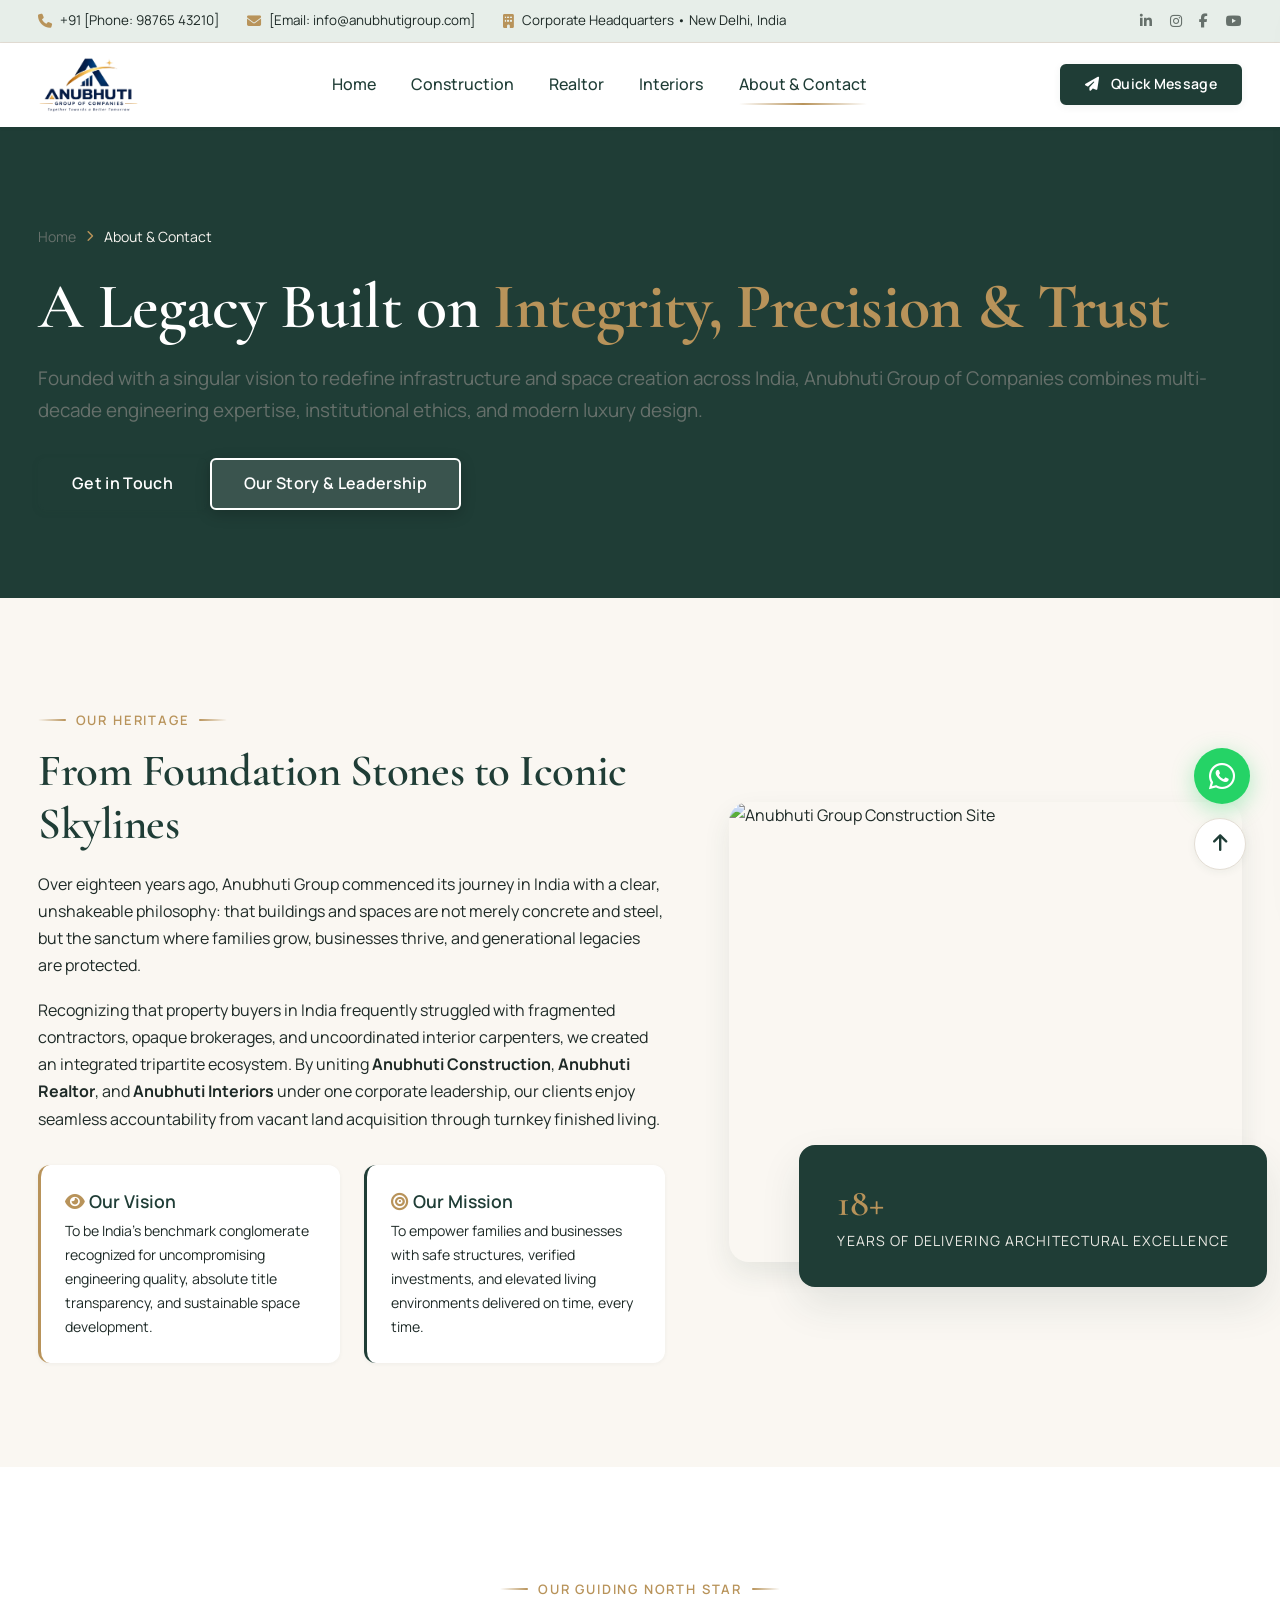
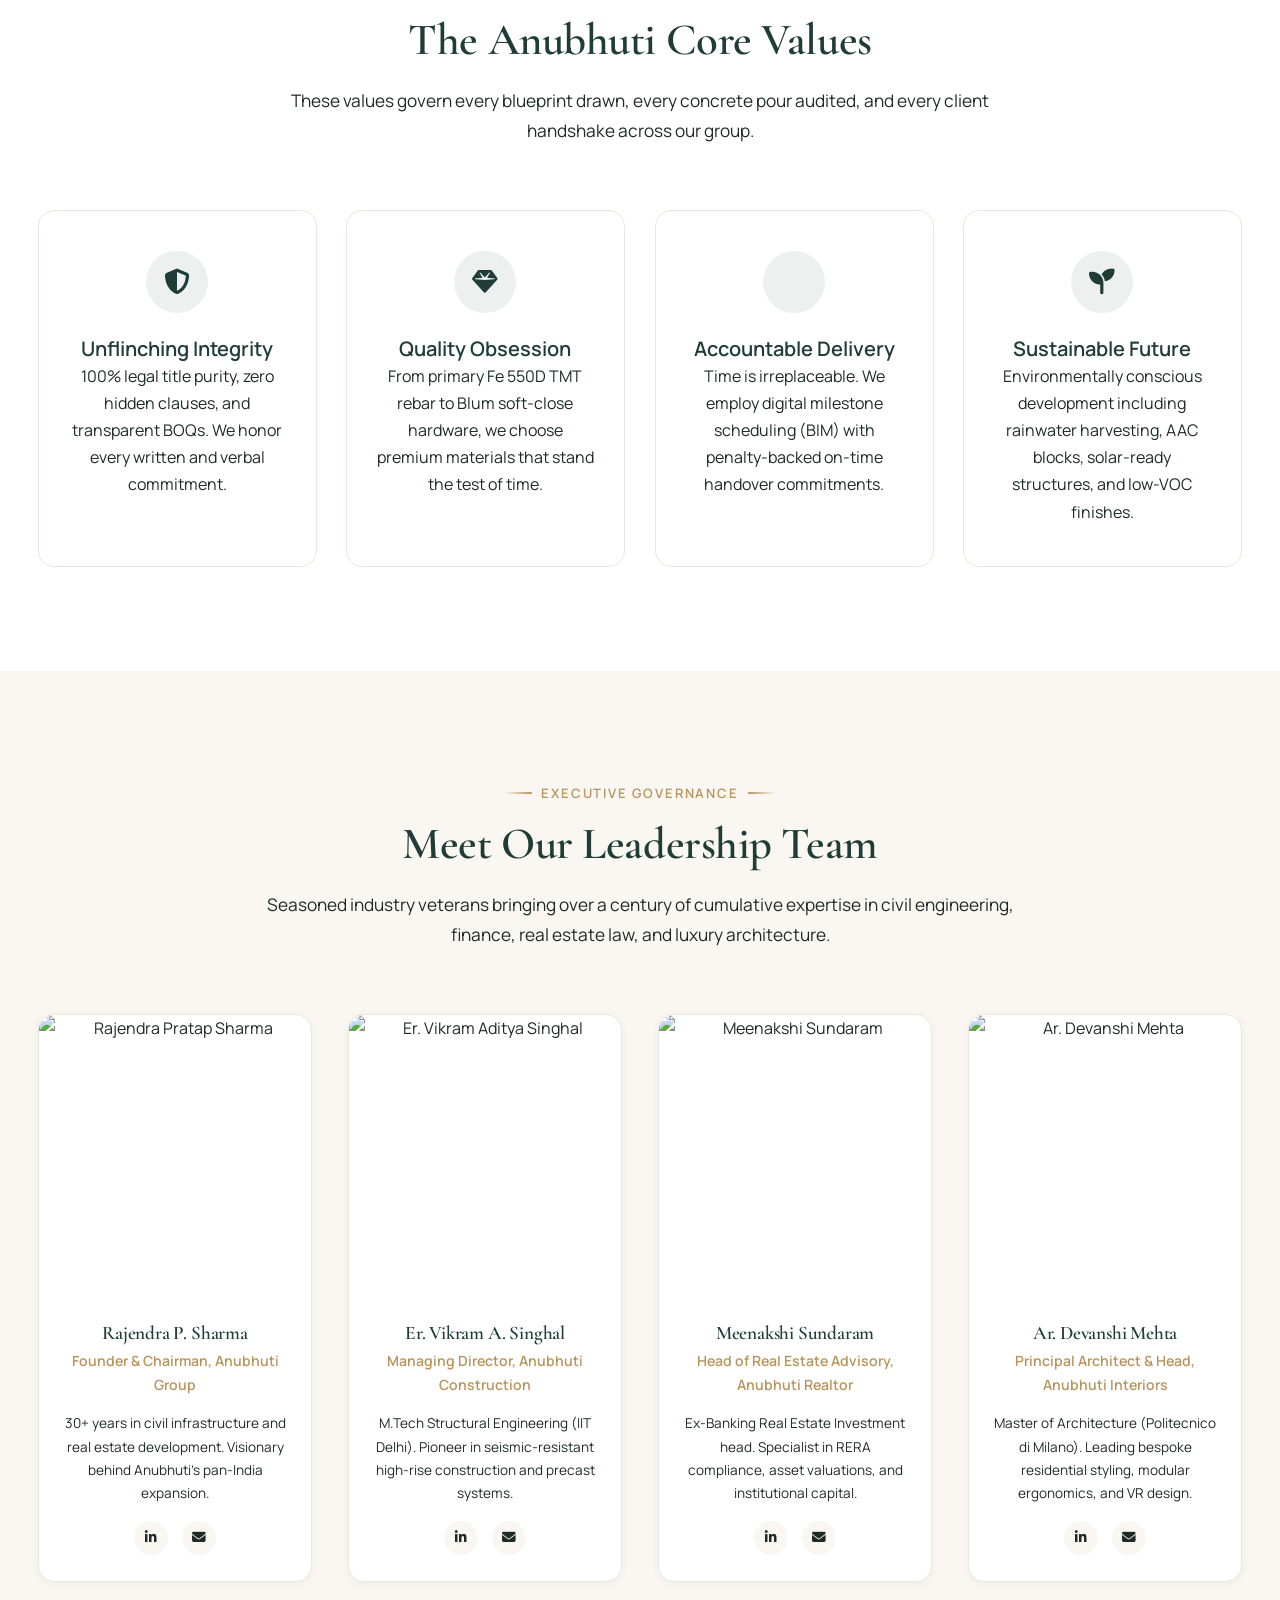
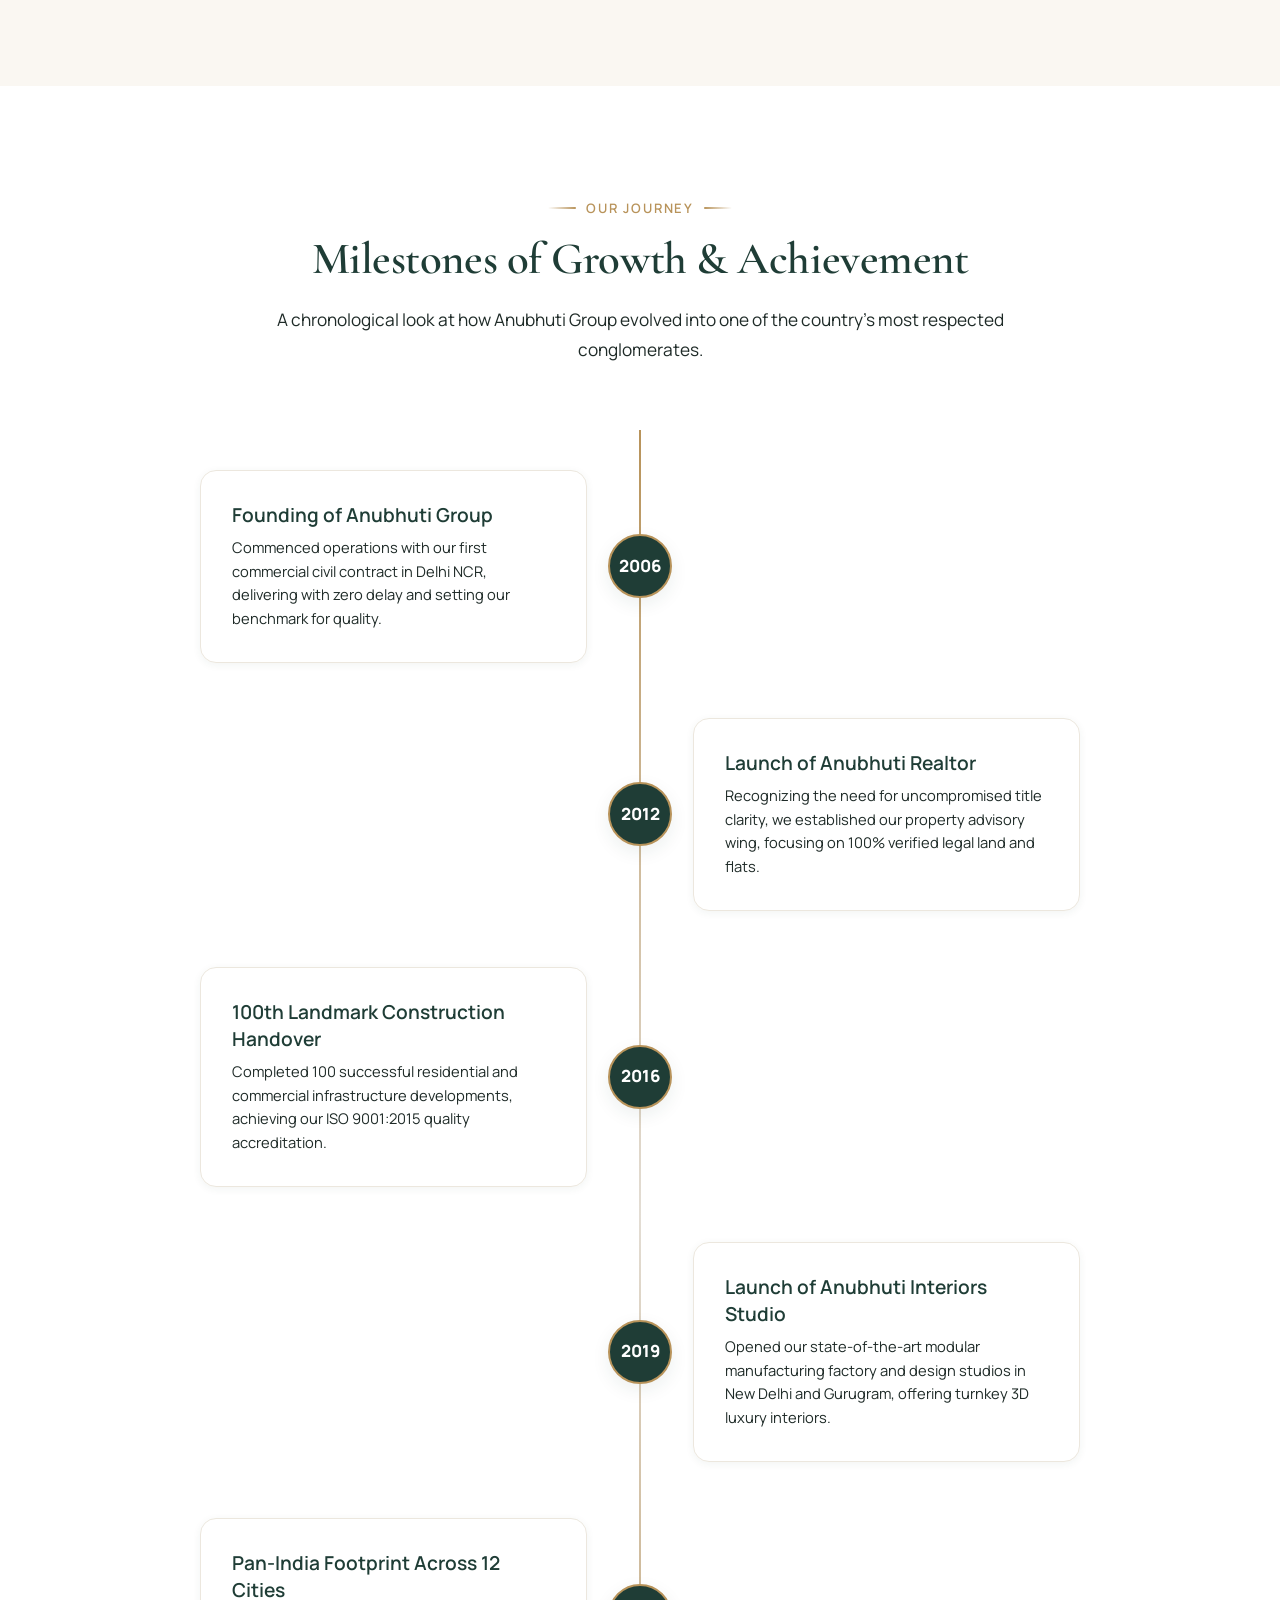
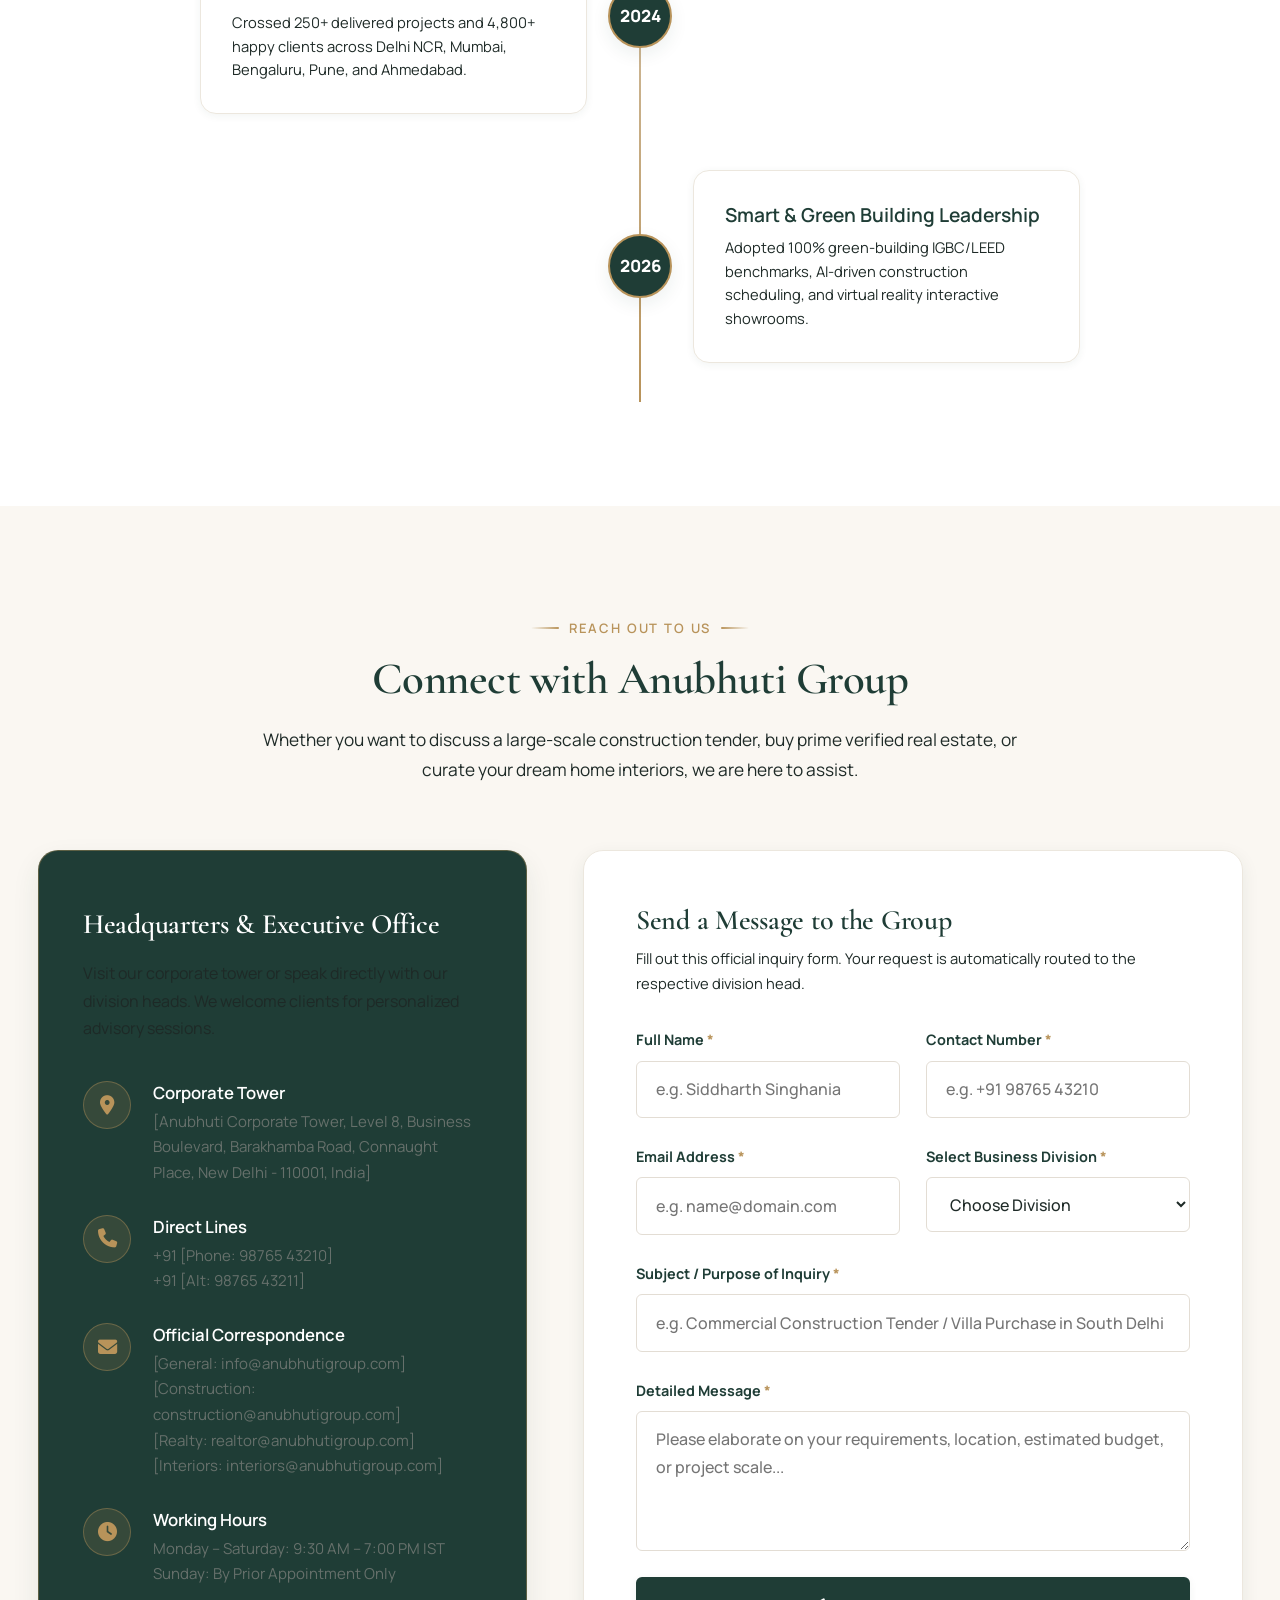
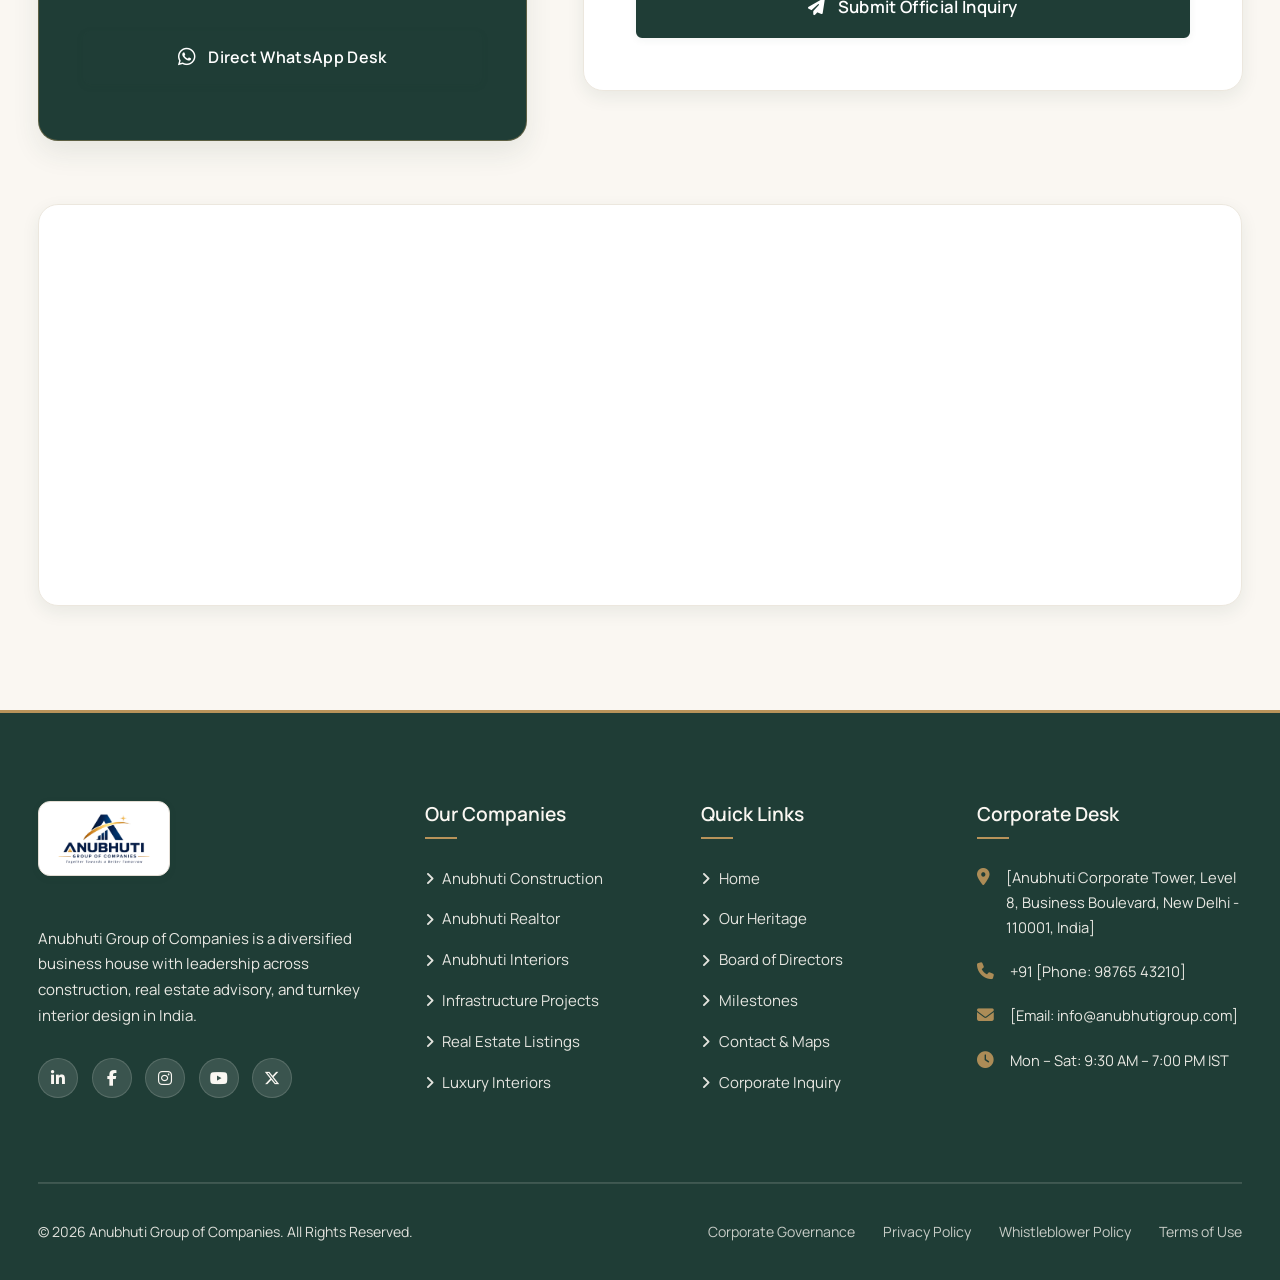
==== commit 7bcd7978: "Code updated" ====
--- a/about-contact.html
+++ b/about-contact.html
@@ -21,7 +21,7 @@
   <!-- Google Fonts & FontAwesome -->
   <link rel="preconnect" href="https://fonts.googleapis.com">
   <link rel="preconnect" href="https://fonts.gstatic.com" crossorigin>
-  <link href="https://fonts.googleapis.com/css2?family=Playfair+Display:ital,wght@0,500;0,600;0,700;0,800;1,400;1,600&family=Plus+Jakarta+Sans:wght@300;400;500;600;700;800&display=swap" rel="stylesheet">
+  <link href="https://fonts.googleapis.com/css2?family=Cormorant+Garamond:wght@500;600;700&family=Manrope:wght@400;500;600;700&display=swap" rel="stylesheet">
   <link rel="stylesheet" href="https://cdnjs.cloudflare.com/ajax/libs/font-awesome/6.5.1/css/all.min.css">
 
   <!-- Master Stylesheet -->
@@ -138,7 +138,7 @@
           Founded with a singular vision to redefine infrastructure and space creation across India, Anubhuti Group of Companies combines multi-decade engineering expertise, institutional ethics, and modern luxury design.
         </p>
         <div class="reveal delay-300" style="margin-top: 2rem;">
-          <a href="#contact" class="btn btn-gold pulse-halo" style="margin-right: 1rem;">Get in Touch</a>
+          <a href="#contact" class="btn btn-gold pulse-halo">Get in Touch</a>
           <a href="#story" class="btn btn-outline-white">Our Story &amp; Leadership</a>
         </div>
       </div>
@@ -158,16 +158,16 @@
               Recognizing that property buyers in India frequently struggled with fragmented contractors, opaque brokerages, and uncoordinated interior carpenters, we created an integrated tripartite ecosystem. By uniting <strong>Anubhuti Construction</strong>, <strong>Anubhuti Realtor</strong>, and <strong>Anubhuti Interiors</strong> under one corporate leadership, our clients enjoy seamless accountability from vacant land acquisition through turnkey finished living.
             </p>
             <div style="margin-top: 2rem; display: grid; grid-template-columns: repeat(2, 1fr); gap: 1.5rem;">
-              <div style="padding: 1.5rem; background: var(--bg-purewhite); border-radius: var(--radius-md); border-left: 3px solid var(--accent-gold); box-shadow: var(--shadow-xs);">
+              <div style="padding: 1.5rem; background: var(--surface); border-radius: var(--radius-md); border-left: 3px solid var(--accent); box-shadow: var(--shadow-xs);">
                 <h4 style="font-size: 1.1rem; margin-bottom: 0.35rem;"><i class="fa-solid fa-eye text-gold"></i> Our Vision</h4>
-                <p style="font-size: 0.88rem; margin: 0; color: var(--text-secondary);">
+                <p style="font-size: 0.88rem; margin: 0; color: var(--text);">
                   To be India's benchmark conglomerate recognized for uncompromising engineering quality, absolute title transparency, and sustainable space development.
                 </p>
               </div>
 
-              <div style="padding: 1.5rem; background: var(--bg-purewhite); border-radius: var(--radius-md); border-left: 3px solid var(--primary-navy); box-shadow: var(--shadow-xs);">
+              <div style="padding: 1.5rem; background: var(--surface); border-radius: var(--radius-md); border-left: 3px solid var(--primary); box-shadow: var(--shadow-xs);">
                 <h4 style="font-size: 1.1rem; margin-bottom: 0.35rem;"><i class="fa-solid fa-bullseye text-gold"></i> Our Mission</h4>
-                <p style="font-size: 0.88rem; margin: 0; color: var(--text-secondary);">
+                <p style="font-size: 0.88rem; margin: 0; color: var(--text);">
                   To empower families and businesses with safe structures, verified investments, and elevated living environments delivered on time, every time.
                 </p>
               </div>
@@ -175,7 +175,7 @@
           </div>
 
           <div class="story-img-stack reveal-right">
-            <img src="https://images.unsplash.com/photo-1541888946425-d0fbb186c5f7?auto=format&fit=crop&w=900&q=80" alt="Anubhuti Group Construction Site" class="story-img-main" loading="lazy">
+            <img src="https://images.unsplash.com/photo-1541971875076-8f970d573be6?auto=format&fit=crop&w=900&q=80" alt="Anubhuti Group Construction Site" class="story-img-main" loading="lazy">
             <div class="story-badge-card">
               <h3>18+</h3>
               <p>Years of Delivering Architectural Excellence</p>
@@ -244,7 +244,7 @@
             <div class="team-info">
               <h3 class="team-name">Rajendra P. Sharma</h3>
               <div class="team-role">Founder &amp; Chairman, Anubhuti Group</div>
-              <p style="font-size: 0.85rem; color: var(--text-secondary); margin-bottom: 1rem;">
+              <p style="font-size: 0.85rem; color: var(--text); margin-bottom: 1rem;">
                 30+ years in civil infrastructure and real estate development. Visionary behind Anubhuti's pan-India expansion.
               </p>
               <div class="team-socials">
@@ -262,7 +262,7 @@
             <div class="team-info">
               <h3 class="team-name">Er. Vikram A. Singhal</h3>
               <div class="team-role">Managing Director, Anubhuti Construction</div>
-              <p style="font-size: 0.85rem; color: var(--text-secondary); margin-bottom: 1rem;">
+              <p style="font-size: 0.85rem; color: var(--text); margin-bottom: 1rem;">
                 M.Tech Structural Engineering (IIT Delhi). Pioneer in seismic-resistant high-rise construction and precast systems.
               </p>
               <div class="team-socials">
@@ -280,7 +280,7 @@
             <div class="team-info">
               <h3 class="team-name">Meenakshi Sundaram</h3>
               <div class="team-role">Head of Real Estate Advisory, Anubhuti Realtor</div>
-              <p style="font-size: 0.85rem; color: var(--text-secondary); margin-bottom: 1rem;">
+              <p style="font-size: 0.85rem; color: var(--text); margin-bottom: 1rem;">
                 Ex-Banking Real Estate Investment head. Specialist in RERA compliance, asset valuations, and institutional capital.
               </p>
               <div class="team-socials">
@@ -298,7 +298,7 @@
             <div class="team-info">
               <h3 class="team-name">Ar. Devanshi Mehta</h3>
               <div class="team-role">Principal Architect &amp; Head, Anubhuti Interiors</div>
-              <p style="font-size: 0.85rem; color: var(--text-secondary); margin-bottom: 1rem;">
+              <p style="font-size: 0.85rem; color: var(--text); margin-bottom: 1rem;">
                 Master of Architecture (Politecnico di Milano). Leading bespoke residential styling, modular ergonomics, and VR design.
               </p>
               <div class="team-socials">
@@ -451,7 +451,7 @@
           <!-- Col 2: Contact Form -->
           <div class="form-card reveal-right" id="contact-form">
             <h3 style="margin-bottom: 0.5rem;">Send a Message to the Group</h3>
-            <p style="font-size: 0.92rem; color: var(--text-secondary); margin-bottom: 2rem;">
+            <p style="font-size: 0.92rem; color: var(--text); margin-bottom: 2rem;">
               Fill out this official inquiry form. Your request is automatically routed to the respective division head.
             </p>
 
--- a/assets/css/style.css
+++ b/assets/css/style.css
@@ -1,80 +1,109 @@
-/* ==========================================================================
-   ANUBHUTI GROUP OF COMPANIES - MASTER LUXURY STYLESHEET
-   Brand: Anubhuti Construction | Anubhuti Realtor | Anubhuti Interiors
-   Author: Senior Full-Stack Developer & UI/UX Designer
-   Version: 2.0.0 (Ultra-Smooth Animation & Luxury Glassmorphism Edition)
-   ========================================================================== */
-
 /* --------------------------------------------------------------------------
-   1. CSS VARIABLES & DESIGN SYSTEM
+   1. CSS VARIABLES & DESIGN SYSTEM (Light, Soft, Premium System)
    -------------------------------------------------------------------------- */
 :root {
-  /* Brand Palette */
-  --primary-navy: #0B1F3A;
-  --primary-navy-dark: #061120;
-  --primary-navy-light: #162E52;
-  --primary-navy-soft: rgba(11, 31, 58, 0.05);
+  /* ==========================================================================
+     CORE BRAND PALETTE
+     ========================================================================== */
+  --bg: #FAF7F2;            /* page background, warm ivory */
+  --surface: #FFFFFF;       /* cards, forms, modals, navbar */
+  --primary: #1F3D36;       /* headings, navbar text, footer background, main buttons */
+  --accent: #B8935A;        /* small highlights only: labels, accents, counters */
+  --tint: #E7EEE9;          /* alternate section backgrounds, badges, soft buttons */
+  --text: #1E2A27;          /* body text */
+  --muted: #66706B;         /* secondary text, captions */
+
+  /* Derived Interactive States & Variations */
+  --primary-hover: #2A5249; /* slightly lighter primary */
+  --primary-soft: rgba(31, 61, 54, 0.08);
+  --primary-overlay: rgba(31, 61, 54, 0.45); /* soft translucent overlay (35-55% opacity) */
+  --primary-overlay-deep: rgba(31, 61, 54, 0.65);
   
-  --accent-gold: #C9A24B;
-  --accent-gold-hover: #D4AF37;
-  --accent-gold-light: #F4E8CE;
-  --accent-gold-soft: rgba(201, 162, 75, 0.15);
-  --accent-gold-glow: rgba(201, 162, 75, 0.45);
-
-  /* Division Signatures */
-  --div-construction: #B8860B;
-  --div-realtor: #1D4E89;
-  --div-interiors: #9A6B43;
-
-  /* Neutrals & Tones */
-  --bg-offwhite: #F8F6F1;
-  --bg-purewhite: #FFFFFF;
-  --bg-card: #FFFFFF;
-  --bg-card-alt: #F3F1EC;
-  --border-light: #E5E1D8;
-  --border-subtle: rgba(11, 31, 58, 0.08);
-  --border-gold: rgba(201, 162, 75, 0.35);
-
-  /* Typography Colors */
-  --text-primary: #1E252D;
-  --text-secondary: #526071;
-  --text-muted: #8390A0;
-  --text-light: #F8F9FA;
-  --text-gold: #C9A24B;
-
-  /* Status Colors */
+  --accent-hover: #A07C44;  /* slightly darker accent */
+  --accent-soft: rgba(184, 147, 90, 0.15);
+  --accent-glow: rgba(184, 147, 90, 0.35);
+
+  --border: #E3DDD4;        /* very light warm gray-beige, 1px */
+  --border-subtle: #ECE7DE;
+  --border-accent: rgba(184, 147, 90, 0.40);
+  --border-footer: rgba(250, 247, 242, 0.15);
+
+  /* Elevation Shadows (rgba of --primary at 6-10% opacity) */
+  --shadow: 0 4px 16px rgba(31, 61, 54, 0.08);
+  --shadow-xs: 0 1px 4px rgba(31, 61, 54, 0.05);
+  --shadow-sm: 0 2px 8px rgba(31, 61, 54, 0.06);
+  --shadow-md: 0 6px 18px rgba(31, 61, 54, 0.08);
+  --shadow-lg: 0 12px 28px rgba(31, 61, 54, 0.09);
+  --shadow-xl: 0 18px 40px rgba(31, 61, 54, 0.10);
+  --shadow-accent: 0 6px 20px rgba(184, 147, 90, 0.25);
+
+  /* Division Badge Subtle Tints */
+  --tint-construction: #EAE6DF;
+  --tint-realtor: #E2ECE9;
+  --tint-interiors: #EDE7E0;
+
+  /* Functional & System Colors */
+  --white: #FFFFFF;
+  --star: #E5A93C;
+  --error: #C0392B;
+  --error-bg: #FDEDEC;
   --success: #1E824C;
-  --warning: #E67E22;
-  --danger: #C0392B;
-  --info: #2980B9;
+  --success-bg: #EAF7EE;
+  --whatsapp: #25D366;
+  --whatsapp-shadow: rgba(37, 211, 102, 0.35);
+  --modal-backdrop: rgba(31, 61, 54, 0.70);
+  --lightbox-backdrop: rgba(17, 33, 29, 0.94);
+  --btn-shine: rgba(255, 255, 255, 0.35);
+  --card-sheen: rgba(255, 255, 255, 0.45);
+  --btn-outline-white-bg: rgba(255, 255, 255, 0.12);
+  --btn-overlay-shadow: 0 4px 15px rgba(0, 0, 0, 0.20);
+  --scrollbar-thumb: #D1CAC0;
+
+  /* Aliases for Complete Backwards Compatibility */
+  --primary-navy: var(--primary);
+  --primary-navy-dark: var(--primary);
+  --primary-navy-light: var(--primary-hover);
+  --primary-navy-soft: var(--primary-soft);
+  --accent-gold: var(--accent);
+  --accent-gold-hover: var(--accent-hover);
+  --accent-gold-light: var(--tint);
+  --accent-gold-soft: var(--accent-soft);
+  --accent-gold-glow: var(--accent-glow);
+  --div-construction: var(--accent);
+  --div-realtor: var(--primary);
+  --div-interiors: var(--accent);
+  --bg-offwhite: var(--bg);
+  --bg-purewhite: var(--surface);
+  --bg-card: var(--surface);
+  --bg-card-alt: var(--tint);
+  --border-light: var(--border);
+  --border-gold: var(--border-accent);
+  --text-primary: var(--primary);
+  --text-secondary: var(--text);
+  --text-muted: var(--muted);
+  --text-light: var(--bg);
+  --text-gold: var(--accent);
+  --shadow-gold: var(--shadow-accent);
+  --shadow-gold-lg: var(--shadow-accent);
+  --danger: var(--error);
 
   /* Typography */
-  --font-heading: 'Playfair Display', Georgia, 'Times New Roman', serif;
-  --font-body: 'Plus Jakarta Sans', -apple-system, BlinkMacSystemFont, 'Segoe UI', Roboto, sans-serif;
-  --font-mono: 'SFMono-Regular', Consolas, 'Liberation Mono', Menlo, monospace;
-
-  /* Shadows */
-  --shadow-xs: 0 2px 6px rgba(11, 31, 58, 0.05);
-  --shadow-sm: 0 6px 18px rgba(11, 31, 58, 0.07);
-  --shadow-md: 0 12px 30px rgba(11, 31, 58, 0.09);
-  --shadow-lg: 0 20px 45px rgba(11, 31, 58, 0.12);
-  --shadow-xl: 0 28px 65px rgba(11, 31, 58, 0.18);
-  --shadow-gold: 0 10px 30px rgba(201, 162, 75, 0.32);
-  --shadow-gold-lg: 0 18px 45px rgba(201, 162, 75, 0.45);
+  --font-heading: 'Cormorant Garamond', Georgia, serif;
+  --font-body: 'Manrope', system-ui, -apple-system, sans-serif;
 
   /* Borders & Radius */
   --radius-sm: 6px;
   --radius-md: 12px;
-  --radius-lg: 18px;
-  --radius-xl: 26px;
+  --radius-lg: 16px;
+  --radius-xl: 20px;
   --radius-full: 9999px;
 
   /* Silky Smooth Transitions & Physics */
   --ease-out-expo: cubic-bezier(0.16, 1, 0.3, 1);
   --ease-smooth: cubic-bezier(0.25, 1, 0.5, 1);
-  --transition-fast: 0.2s var(--ease-smooth);
-  --transition-normal: 0.38s var(--ease-out-expo);
-  --transition-slow: 0.75s var(--ease-out-expo);
+  --transition-fast: 0.25s ease;
+  --transition-normal: 0.3s ease;
+  --transition-slow: 0.5s ease;
 
   /* Layout */
   --container-max: 1260px;
@@ -100,9 +129,11 @@
 
 body {
   font-family: var(--font-body);
-  color: var(--text-primary);
-  background-color: var(--bg-offwhite);
-  line-height: 1.68;
+  font-size: 1rem; /* 16px minimum */
+  font-weight: 400;
+  color: var(--text);
+  background-color: var(--bg);
+  line-height: 1.7;
   overflow-x: hidden;
   position: relative;
 }
@@ -114,8 +145,10 @@
 }
 
 input, button, textarea, select {
-  font: inherit;
+  font-family: var(--font-body);
+  font-weight: 500;
   color: inherit;
+  line-height: 1.7;
 }
 
 button {
@@ -134,22 +167,50 @@
   list-style: none;
 }
 
-h1, h2, h3, h4, h5, h6 {
+/* Headings (Cormorant Garamond for 24px and above) */
+h1, h2, h3 {
   font-family: var(--font-heading);
-  color: var(--primary-navy);
+  color: var(--primary);
+  font-weight: 600;
+  line-height: 1.2;
+  letter-spacing: -0.01em;
+  overflow-wrap: break-word;
+}
+
+h1 {
+  font-size: clamp(2.6rem, 5vw, 4.5rem);
+  line-height: 1.15;
+}
+
+h2 {
+  font-size: clamp(2rem, 3.5vw, 3rem);
+  line-height: 1.2;
+}
+
+h3 {
+  font-size: clamp(1.5rem, 2.2vw, 1.75rem);
   line-height: 1.25;
-  font-weight: 700;
-}
-
-h1 { font-size: clamp(2.5rem, 4.8vw, 4.2rem); letter-spacing: -0.025em; }
-h2 { font-size: clamp(2rem, 3.4vw, 2.85rem); letter-spacing: -0.018em; }
-h3 { font-size: clamp(1.4rem, 2.2vw, 1.9rem); }
-h4 { font-size: 1.25rem; font-weight: 600; }
+}
+
+/* Subheadings below 24px (Manrope) */
+h4, h5, h6 {
+  font-family: var(--font-body);
+  color: var(--primary);
+  font-weight: 600;
+  line-height: 1.4;
+  overflow-wrap: break-word;
+}
+
+h4 { font-size: 1.25rem; }
 h5 { font-size: 1.1rem; }
-h6 { font-size: 0.95rem; text-transform: uppercase; letter-spacing: 0.12em; }
+h6 { font-size: 0.95rem; text-transform: uppercase; letter-spacing: 0.14em; }
 
 p {
-  color: var(--text-secondary);
+  font-family: var(--font-body);
+  font-weight: 400;
+  color: var(--text);
+  line-height: 1.7;
+  font-size: 1rem;
   margin-bottom: 1.1rem;
 }
 
@@ -171,7 +232,7 @@
   left: 0;
   width: 100%;
   height: 3.5px;
-  background: linear-gradient(90deg, var(--accent-gold), #FFF275, var(--accent-gold));
+  background: linear-gradient(90deg, var(--accent), var(--accent-hover), var(--accent));
   transform-origin: 0% 50%;
   transform: scaleX(0);
   z-index: 9999;
@@ -191,7 +252,7 @@
 
 /* Metallic Heritage Gold Typography */
 .text-gradient-gold {
-  color: #D4AF37;
+  color: var(--accent);
   font-weight: 700;
   display: inline-block;
 }
@@ -199,8 +260,8 @@
 /* Subtle Architectural Grid Accent */
 .architectural-grid-accent {
   background-image: 
-    linear-gradient(to right, rgba(11, 31, 58, 0.04) 1px, transparent 1px),
-    linear-gradient(to bottom, rgba(11, 31, 58, 0.04) 1px, transparent 1px);
+    linear-gradient(to right, var(--primary-soft) 1px, transparent 1px),
+    linear-gradient(to bottom, var(--primary-soft) 1px, transparent 1px);
   background-size: 40px 40px;
 }
 
@@ -254,14 +315,14 @@
    7. INFINITE LUXURY MARQUEE TICKER
    -------------------------------------------------------------------------- */
 .marquee-ribbon {
-  background: var(--primary-navy-dark);
-  color: #FFFFFF;
+  background: var(--tint);
+  color: var(--primary);
   padding: 1.1rem 0;
   overflow: hidden;
   position: relative;
-  border-top: 1px solid rgba(201, 162, 75, 0.35);
-  border-bottom: 1px solid rgba(201, 162, 75, 0.35);
-  box-shadow: inset 0 2px 15px rgba(0,0,0,0.4);
+  border-top: 1px solid var(--border);
+  border-bottom: 1px solid var(--border);
+  box-shadow: none;
 }
 
 .marquee-track {
@@ -283,7 +344,7 @@
   font-weight: 700;
   text-transform: uppercase;
   letter-spacing: 0.16em;
-  color: rgba(255, 255, 255, 0.9);
+  color: var(--primary);
   white-space: nowrap;
 }
 
@@ -327,20 +388,22 @@
 }
 
 .section-dark {
-  background-color: var(--primary-navy);
-  color: var(--text-light);
-  position: relative;
+  background-color: var(--tint);
+  color: var(--text);
+  position: relative;
+  border-top: 1px solid var(--border);
+  border-bottom: 1px solid var(--border);
 }
 
 .section-dark h1,
 .section-dark h2,
 .section-dark h3,
 .section-dark h4 {
-  color: #FFFFFF;
+  color: var(--primary);
 }
 
 .section-dark p {
-  color: rgba(255, 255, 255, 0.82);
+  color: var(--muted);
 }
 
 .section-white {
@@ -364,11 +427,12 @@
   display: inline-flex;
   align-items: center;
   gap: 0.6rem;
-  font-size: 0.85rem;
-  font-weight: 700;
+  font-family: var(--font-body);
+  font-size: 0.8125rem; /* 13px */
+  font-weight: 600;
   text-transform: uppercase;
-  letter-spacing: 0.16em;
-  color: var(--accent-gold);
+  letter-spacing: 0.14em;
+  color: var(--accent);
   margin-bottom: 0.85rem;
   position: relative;
 }
@@ -392,8 +456,11 @@
 }
 
 .section-title {
+  font-family: var(--font-heading);
   margin-bottom: 1.15rem;
-  font-weight: 800;
+  font-weight: 600;
+  line-height: 1.2;
+  letter-spacing: -0.01em;
 }
 
 .section-desc {
@@ -445,33 +512,34 @@
 .badge-gold {
   background-color: var(--accent-gold-soft);
   color: var(--accent-gold);
-  border: 1px solid rgba(201, 162, 75, 0.45);
-  box-shadow: 0 0 12px rgba(201, 162, 75, 0.15);
+  border: 1px solid var(--border-accent);
+  box-shadow: none;
 }
 
 .badge-navy {
   background-color: var(--primary-navy-soft);
   color: var(--primary-navy);
-  border: 1px solid rgba(11, 31, 58, 0.15);
+  border: 1px solid var(--border);
 }
 
 .badge-success {
-  background-color: rgba(30, 130, 76, 0.15);
+  background-color: var(--success-bg);
   color: var(--success);
-  border: 1px solid rgba(30, 130, 76, 0.3);
+  border: 1px solid var(--success);
 }
 
 .badge-sale {
-  background-color: #0B1F3A;
-  color: #FFF;
+  background-color: var(--primary);
+  color: var(--white);
   box-shadow: var(--shadow-sm);
 }
 
 .badge-rent {
-  background-color: var(--accent-gold);
-  color: #0B1F3A;
+  background-color: var(--tint);
+  color: var(--primary);
   font-weight: 800;
-  box-shadow: var(--shadow-gold);
+  border: 1px solid var(--border);
+  box-shadow: var(--shadow-xs);
 }
 
 /* --------------------------------------------------------------------------
@@ -483,9 +551,10 @@
   justify-content: center;
   gap: 0.75rem;
   padding: 0.9rem 2rem;
-  font-size: 0.95rem;
-  font-weight: 700;
-  letter-spacing: 0.025em;
+  font-family: var(--font-body);
+  font-size: 1rem;
+  font-weight: 600;
+  letter-spacing: 0.02em;
   border-radius: var(--radius-sm);
   transition: all var(--transition-normal);
   white-space: nowrap;
@@ -493,6 +562,9 @@
   overflow: hidden;
   text-decoration: none;
   z-index: 1;
+  min-height: 46px;
+  cursor: pointer;
+  line-height: 1.2;
 }
 
 /* Light Sheen Sweep on Buttons */
@@ -503,7 +575,7 @@
   left: -120%;
   width: 80%;
   height: 100%;
-  background: linear-gradient(90deg, transparent, rgba(255, 255, 255, 0.35), transparent);
+  background: linear-gradient(90deg, transparent, var(--btn-shine), transparent);
   transform: skewX(-25deg);
   transition: left 0.75s ease;
   pointer-events: none;
@@ -513,96 +585,135 @@
   left: 140%;
 }
 
+/* Primary Emerald Action Button */
 .btn-primary {
-  background-color: var(--primary-navy);
-  color: #FFFFFF;
-  border: 2px solid var(--primary-navy);
+  background-color: var(--primary);
+  color: var(--white) !important;
+  border: 2px solid var(--primary);
   box-shadow: var(--shadow-sm);
 }
 
 .btn-primary:hover {
-  background-color: var(--primary-navy-dark);
-  border-color: var(--primary-navy-dark);
-  transform: translateY(-3px);
-  box-shadow: var(--shadow-lg);
-  color: #FFFFFF;
-}
-
+  background-color: var(--primary-hover);
+  border-color: var(--primary-hover);
+  transform: translateY(-2px);
+  box-shadow: var(--shadow-md);
+  color: var(--white) !important;
+}
+
+/* Luxury Action Button (Book Now / Get a Quote / Enquire) */
 .btn-gold {
-  background: linear-gradient(135deg, #DFBE6F 0%, #C9A24B 50%, #B88E33 100%);
-  color: #0B1F3A;
-  border: 2px solid var(--accent-gold);
-  box-shadow: var(--shadow-gold);
+  background-color: var(--primary);
+  color: var(--white) !important;
+  border: 2px solid var(--primary);
+  box-shadow: var(--shadow-sm);
 }
 
 .btn-gold:hover {
-  background: linear-gradient(135deg, #ECD28E 0%, #D4AF37 50%, #C3993D 100%);
-  color: #0B1F3A;
-  transform: translateY(-3px) scale(1.02);
-  box-shadow: var(--shadow-gold-lg);
-}
-
+  background-color: var(--primary-hover);
+  border-color: var(--primary-hover);
+  transform: translateY(-2px);
+  box-shadow: var(--shadow-md);
+  color: var(--white) !important;
+}
+
+.btn-primary i,
+.btn-gold i {
+  color: var(--white) !important;
+}
+
+/* Secondary Soft Tint Button */
 .btn-outline {
-  background-color: transparent;
-  color: var(--primary-navy);
-  border: 2px solid var(--primary-navy);
+  background-color: var(--tint);
+  color: var(--primary) !important;
+  border: 1.5px solid var(--border);
+  box-shadow: var(--shadow-xs);
 }
 
 .btn-outline:hover {
-  background-color: var(--primary-navy);
-  color: #FFFFFF;
-  transform: translateY(-3px);
+  background-color: var(--primary);
+  color: var(--white) !important;
+  border-color: var(--primary);
+  transform: translateY(-2px);
   box-shadow: var(--shadow-md);
 }
 
+.btn-outline i {
+  color: var(--primary);
+  transition: color var(--transition-fast);
+}
+
+.btn-outline:hover i {
+  color: var(--white) !important;
+}
+
+/* High-Contrast White Outline Button for Hero Overlays */
 .btn-outline-white {
-  background-color: rgba(255, 255, 255, 0.05);
-  color: #FFFFFF;
-  border: 2px solid rgba(255, 255, 255, 0.85);
-  backdrop-filter: blur(4px);
+  background-color: var(--btn-outline-white-bg);
+  color: var(--white) !important;
+  border: 2px solid var(--white);
+  backdrop-filter: blur(6px);
+  -webkit-backdrop-filter: blur(6px);
+  box-shadow: var(--btn-overlay-shadow);
 }
 
 .btn-outline-white:hover {
-  background-color: #FFFFFF;
-  color: var(--primary-navy);
-  border-color: #FFFFFF;
-  transform: translateY(-3px);
-  box-shadow: 0 10px 25px rgba(255, 255, 255, 0.25);
-}
-
+  background-color: var(--white);
+  color: var(--primary) !important;
+  border-color: var(--white);
+  transform: translateY(-2px);
+  box-shadow: var(--shadow-md);
+}
+
+.btn-outline-white i {
+  color: var(--white);
+}
+
+.btn-outline-white:hover i {
+  color: var(--primary) !important;
+}
+
+/* Gold Outline Button */
 .btn-outline-gold {
-  background-color: transparent;
-  color: var(--accent-gold);
-  border: 2px solid var(--accent-gold);
+  background-color: var(--tint);
+  color: var(--primary) !important;
+  border: 2px solid var(--accent);
 }
 
 .btn-outline-gold:hover {
-  background-color: var(--accent-gold);
-  color: #0B1F3A;
-  transform: translateY(-3px);
-  box-shadow: var(--shadow-gold);
+  background-color: var(--primary);
+  color: var(--white) !important;
+  border-color: var(--primary);
+  transform: translateY(-2px);
+  box-shadow: var(--shadow-md);
 }
 
 .btn-sm {
-  padding: 0.6rem 1.35rem;
+  padding: 0.65rem 1.45rem;
   font-size: 0.88rem;
+  min-height: 40px;
 }
 
 .btn-lg {
   padding: 1.15rem 2.5rem;
-  font-size: 1.08rem;
+  font-size: 1.05rem;
+  min-height: 52px;
 }
 
 /* Executive Solid Button Polish (Clean, Crisp, Professional) */
 .pulse-halo {
-  box-shadow: 0 4px 14px rgba(201, 162, 75, 0.28);
+  box-shadow: var(--shadow-sm);
+}
+
+.pulse-halo:hover {
+  box-shadow: var(--shadow-md);
 }
 
 /* Click Ripple Element */
 .ripple {
   position: absolute;
   border-radius: 50%;
-  background: rgba(255, 255, 255, 0.45);
+  background: var(--card-sheen);
   transform: scale(0);
   animation: rippleAnimation 0.6s linear;
   pointer-events: none;
@@ -619,11 +730,11 @@
    10. TOP BAR & STICKY HEADER / NAVBAR
    -------------------------------------------------------------------------- */
 .top-bar {
-  background-color: var(--primary-navy-dark);
-  color: rgba(255, 255, 255, 0.82);
+  background-color: var(--tint);
+  color: var(--text);
   font-size: 0.84rem;
   padding: 0.55rem 0;
-  border-bottom: 1px solid rgba(255, 255, 255, 0.08);
+  border-bottom: 1px solid var(--border);
 }
 
 .top-bar-inner {
@@ -642,7 +753,7 @@
   display: inline-flex;
   align-items: center;
   gap: 0.5rem;
-  color: rgba(255, 255, 255, 0.82);
+  color: var(--text);
 }
 
 .top-bar-item i {
@@ -661,7 +772,7 @@
 }
 
 .top-bar-social a {
-  color: rgba(255, 255, 255, 0.7);
+  color: var(--muted);
   font-size: 0.88rem;
   transition: transform var(--transition-fast), color var(--transition-fast);
 }
@@ -678,7 +789,7 @@
   left: 0;
   width: 100%;
   z-index: 1000;
-  background-color: rgba(255, 255, 255, 0.94);
+  background-color: var(--surface);
   backdrop-filter: blur(14px);
   -webkit-backdrop-filter: blur(14px);
   box-shadow: var(--shadow-xs);
@@ -686,7 +797,7 @@
 }
 
 .site-header.scrolled {
-  background-color: rgba(255, 255, 255, 0.98);
+  background-color: var(--surface);
   box-shadow: var(--shadow-md);
   padding: 0;
 }
@@ -704,6 +815,18 @@
   align-items: center;
   text-decoration: none;
   transition: transform var(--transition-fast), opacity var(--transition-fast);
+  font-family: var(--font-heading);
+  font-weight: 600;
+  line-height: 1.15;
+  letter-spacing: -0.01em;
+}
+
+.brand-logo-text,
+.logo-text {
+  font-family: var(--font-heading);
+  font-weight: 600;
+  line-height: 1.15;
+  letter-spacing: -0.01em;
 }
 
 .brand-logo:hover {
@@ -722,18 +845,18 @@
 /* Footer Brand Logo Plaque (Crisp & High-Contrast) */
 .footer-brand-logo-wrap {
   display: inline-block;
-  background: #FFFFFF;
+  background: var(--surface);
   padding: 0.65rem 1.15rem;
   border-radius: var(--radius-md);
-  box-shadow: 0 4px 16px rgba(0, 0, 0, 0.35);
-  border: 1px solid rgba(201, 162, 75, 0.35);
+  box-shadow: var(--shadow-sm);
+  border: 1px solid var(--border);
   margin-bottom: 1.25rem;
   transition: transform var(--transition-fast), box-shadow var(--transition-fast);
 }
 
 .footer-brand-logo-wrap:hover {
   transform: translateY(-2px);
-  box-shadow: 0 8px 24px rgba(201, 162, 75, 0.3);
+  box-shadow: var(--shadow-md); border-color: var(--accent);
 }
 
 .footer-logo-img {
@@ -758,9 +881,11 @@
 }
 
 .nav-link {
-  font-size: 0.96rem;
-  font-weight: 600;
-  color: var(--text-primary);
+  font-family: var(--font-body);
+  font-size: 1rem;
+  font-weight: 500;
+  line-height: 1.7;
+  color: var(--primary);
   position: relative;
   padding: 0.45rem 0;
   transition: color var(--transition-fast);
@@ -834,7 +959,7 @@
 .mobile-nav-backdrop {
   position: fixed;
   inset: 0;
-  background: rgba(6, 17, 32, 0.72);
+  background: var(--modal-backdrop);
   backdrop-filter: blur(8px);
   -webkit-backdrop-filter: blur(8px);
   z-index: 998;
@@ -913,17 +1038,17 @@
   display: flex;
   flex-direction: column;
   justify-content: center;
-  color: #FFFFFF;
+  color: var(--white);
   padding: 5rem 0 0 0;
   overflow: hidden;
-  background-color: #061120;
+  background-color: var(--primary);
 }
 
 .hero-bg-layer {
   position: absolute;
   inset: 0;
-  background-image: linear-gradient(135deg, rgba(6, 17, 32, 0.72) 0%, rgba(11, 31, 58, 0.65) 100%),
-                    url('https://images.unsplash.com/photo-1541888946425-d0fbb186c5f7?auto=format&fit=crop&w=2000&q=90');
+  background-image: linear-gradient(135deg, var(--primary-overlay) 0%, var(--primary-overlay) 100%),
+                    url('https://images.unsplash.com/photo-1541971875076-8f970d573be6?auto=format&fit=crop&w=2000&q=90');
   background-size: cover;
   background-position: center;
   will-change: transform;
@@ -949,17 +1074,17 @@
   align-items: center;
   gap: 0.65rem;
   padding: 0.45rem 1.2rem;
-  background: rgba(11, 31, 58, 0.85);
+  background: var(--primary-overlay);
   border: 1.5px solid var(--accent-gold);
   border-radius: var(--radius-full);
-  color: #FFFFFF;
+  color: var(--white);
   font-size: 0.82rem;
   font-weight: 700;
   letter-spacing: 0.08em;
   text-transform: uppercase;
   margin-bottom: 1.5rem;
   backdrop-filter: blur(8px);
-  box-shadow: 0 4px 15px rgba(0, 0, 0, 0.3);
+  box-shadow: var(--shadow-sm);
 }
 
 .hero-badge i {
@@ -968,19 +1093,21 @@
 }
 
 .hero-title {
-  color: #FFFFFF;
+  font-family: var(--font-heading);
+  color: var(--white);
   margin-bottom: 1.35rem;
-  line-height: 1.14;
-  font-weight: 800;
-  text-shadow: 0 3px 15px rgba(0, 0, 0, 0.4);
+  line-height: 1.15;
+  font-weight: 600;
+  letter-spacing: -0.01em;
+  text-shadow: none;
 }
 
 .hero-desc {
   font-size: 1.15rem;
-  color: rgba(255, 255, 255, 0.92);
+  color: var(--bg);
   line-height: 1.68;
   margin-bottom: 2.25rem;
-  text-shadow: 0 2px 8px rgba(0, 0, 0, 0.35);
+  text-shadow: none;
 }
 
 .hero-actions {
@@ -997,7 +1124,7 @@
   flex-wrap: wrap;
   gap: 0.85rem;
   padding-top: 1.5rem;
-  border-top: 1px solid rgba(255, 255, 255, 0.2);
+  border-top: 1px solid var(--border-footer);
 }
 
 .trust-chip {
@@ -1005,12 +1132,12 @@
   align-items: center;
   gap: 0.45rem;
   padding: 0.35rem 0.85rem;
-  background: rgba(255, 255, 255, 0.08);
-  border: 1px solid rgba(255, 255, 255, 0.2);
+  background: var(--primary-overlay);
+  border: 1px solid var(--border-footer);
   border-radius: var(--radius-full);
   font-size: 0.8rem;
   font-weight: 600;
-  color: rgba(255, 255, 255, 0.92);
+  color: var(--bg);
   backdrop-filter: blur(4px);
 }
 
@@ -1020,20 +1147,18 @@
 }
 
 .hero-interactive-card {
-  background: rgba(6, 17, 32, 0.88);
-  border: 1.5px solid rgba(201, 162, 75, 0.5);
+  background: var(--surface);
+  border: 1px solid var(--border);
   border-radius: var(--radius-xl);
   overflow: hidden;
-  box-shadow: 0 25px 60px rgba(0, 0, 0, 0.5), 0 0 30px rgba(201, 162, 75, 0.2);
-  backdrop-filter: blur(16px);
-  -webkit-backdrop-filter: blur(16px);
+  box-shadow: var(--shadow-xl);
   transition: transform var(--transition-normal);
 }
 
 .h-card-header {
   padding: 1rem 1.25rem;
-  background: rgba(11, 31, 58, 0.9);
-  border-bottom: 1px solid rgba(201, 162, 75, 0.3);
+  background: var(--tint);
+  border-bottom: 1px solid var(--border);
 }
 
 .h-card-tabs {
@@ -1047,7 +1172,7 @@
   border-radius: var(--radius-sm);
   font-size: 0.82rem;
   font-weight: 700;
-  color: rgba(255, 255, 255, 0.7);
+  color: var(--muted);
   background: transparent;
   border: 1px solid transparent;
   display: flex;
@@ -1058,15 +1183,15 @@
 }
 
 .h-tab-btn:hover {
-  color: #FFFFFF;
-  background: rgba(255, 255, 255, 0.08);
+  color: var(--white);
+  background: var(--surface);
 }
 
 .h-tab-btn.active {
-  background: var(--accent-gold);
-  color: var(--primary-navy);
-  border-color: var(--accent-gold);
-  box-shadow: 0 4px 12px rgba(201, 162, 75, 0.35);
+  background: var(--primary);
+  color: var(--white);
+  border-color: var(--primary);
+  box-shadow: var(--shadow-sm);
 }
 
 .h-preview-panel {
@@ -1111,13 +1236,13 @@
 }
 
 .h-preview-body h4 {
-  color: #FFFFFF;
+  color: var(--primary);
   font-size: 1.25rem;
   margin-bottom: 0.4rem;
 }
 
 .h-preview-body p {
-  color: rgba(255, 255, 255, 0.78);
+  color: var(--text);
   font-size: 0.88rem;
   line-height: 1.55;
   margin-bottom: 1.25rem;
@@ -1128,20 +1253,20 @@
   align-items: center;
   justify-content: space-between;
   padding-top: 1rem;
-  border-top: 1px solid rgba(255, 255, 255, 0.1);
+  border-top: 1px solid var(--border);
   font-size: 0.82rem;
-  color: rgba(255, 255, 255, 0.85);
+  color: var(--muted);
 }
 
 /* Dedicated Razor-Sharp Bottom Bar (100% Crisp, ZERO Foggy Blur) */
 .hero-bottom-bar {
-  background: rgba(6, 17, 32, 0.97);
-  border-top: 1.5px solid rgba(201, 162, 75, 0.45);
-  border-bottom: 1.5px solid rgba(201, 162, 75, 0.3);
+  background: var(--surface);
+  border-top: 1px solid var(--border);
+  border-bottom: 1px solid var(--border);
   padding: 1.6rem 0;
   position: relative;
   z-index: 5;
-  box-shadow: 0 -10px 30px rgba(0, 0, 0, 0.4);
+  box-shadow: var(--shadow-md);
 }
 
 .hero-highlights-grid {
@@ -1154,7 +1279,7 @@
   display: flex;
   align-items: center;
   gap: 1.1rem;
-  border-right: 1px solid rgba(255, 255, 255, 0.12);
+  border-right: 1px solid var(--border);
   padding-right: 1.5rem;
 }
 
@@ -1167,19 +1292,19 @@
   width: 50px;
   height: 50px;
   border-radius: var(--radius-md);
-  background: linear-gradient(135deg, rgba(201, 162, 75, 0.25) 0%, rgba(201, 162, 75, 0.08) 100%);
-  border: 1.5px solid var(--accent-gold);
-  color: var(--accent-gold);
+  background: var(--tint);
+  border: 1px solid var(--accent);
+  color: var(--primary);
   display: flex;
   align-items: center;
   justify-content: center;
   font-size: 1.35rem;
   flex-shrink: 0;
-  box-shadow: 0 4px 15px rgba(201, 162, 75, 0.2);
+  box-shadow: var(--shadow-xs);
 }
 
 .h-highlight-info h6 {
-  color: #FFFFFF;
+  color: var(--primary);
   font-size: 1rem;
   font-weight: 700;
   letter-spacing: 0.04em;
@@ -1187,7 +1312,7 @@
 }
 
 .h-highlight-info p {
-  color: rgba(255, 255, 255, 0.75);
+  color: var(--muted);
   font-size: 0.82rem;
   margin: 0;
 }
@@ -1195,8 +1320,8 @@
 /* Page Hero Banner for Subpages - Razor Sharp Contrast */
 .page-hero {
   position: relative;
-  background-color: #061120;
-  color: #FFFFFF;
+  background-color: var(--primary);
+  color: var(--white);
   padding: 6rem 0 5.5rem 0;
   overflow: hidden;
 }
@@ -1223,12 +1348,12 @@
   align-items: center;
   gap: 0.65rem;
   font-size: 0.88rem;
-  color: rgba(255, 255, 255, 0.68);
+  color: var(--bg);
   margin-bottom: 1.35rem;
 }
 
 .breadcrumb a {
-  color: rgba(255, 255, 255, 0.85);
+  color: var(--muted);
 }
 
 .breadcrumb a:hover {
@@ -1241,14 +1366,17 @@
 }
 
 .page-hero-title {
-  color: #FFFFFF;
+  font-family: var(--font-heading);
+  color: var(--white);
   margin-bottom: 1.15rem;
-  font-weight: 800;
+  line-height: 1.15;
+  font-weight: 600;
+  letter-spacing: -0.01em;
 }
 
 .page-hero-lead {
   font-size: 1.18rem;
-  color: rgba(255, 255, 255, 0.85);
+  color: var(--muted);
   line-height: 1.7;
 }
 
@@ -1281,7 +1409,7 @@
   left: -150%;
   width: 100%;
   height: 100%;
-  background: linear-gradient(105deg, transparent 20%, rgba(255, 255, 255, 0.4) 50%, transparent 80%);
+  background: linear-gradient(105deg, transparent 20%, var(--card-sheen) 50%, transparent 80%);
   transition: left 0.85s var(--ease-smooth);
   pointer-events: none;
   z-index: 10;
@@ -1293,8 +1421,8 @@
 
 .company-card:hover {
   transform: translateY(-6px);
-  box-shadow: 0 16px 36px rgba(11, 31, 58, 0.1), 0 2px 6px rgba(11, 31, 58, 0.04);
-  border-color: rgba(201, 162, 75, 0.5);
+  box-shadow: var(--shadow-md);
+  border-color: var(--accent);
 }
 
 .company-img-wrap {
@@ -1321,14 +1449,14 @@
   width: 56px;
   height: 56px;
   border-radius: var(--radius-md);
-  background: linear-gradient(135deg, var(--primary-navy) 0%, #153866 100%);
+  background: var(--primary);
   color: var(--accent-gold);
   display: flex;
   align-items: center;
   justify-content: center;
   font-size: 1.5rem;
   box-shadow: var(--shadow-md);
-  border: 2px solid var(--accent-gold);
+  border: 2px solid var(--primary);
   z-index: 5;
   transition: transform var(--transition-normal);
 }
@@ -1345,11 +1473,12 @@
 }
 
 .company-tag {
-  font-size: 0.78rem;
-  font-weight: 700;
+  font-family: var(--font-body);
+  font-size: 0.8125rem; /* 13px */
+  font-weight: 600;
   text-transform: uppercase;
   letter-spacing: 0.14em;
-  color: var(--accent-gold);
+  color: var(--accent);
   margin-bottom: 0.6rem;
 }
 
@@ -1405,20 +1534,17 @@
    13. STATS STRIP & ANIMATED COUNTERS
    -------------------------------------------------------------------------- */
 .stats-strip {
-  background: linear-gradient(135deg, var(--primary-navy-dark) 0%, var(--primary-navy) 100%);
-  color: #FFFFFF;
+  background: var(--tint);
+  color: var(--text);
   padding: 5rem 0;
   position: relative;
   overflow: hidden;
+  border-top: 1px solid var(--border);
+  border-bottom: 1px solid var(--border);
 }
 
 .stats-strip::before {
-  content: "";
-  position: absolute;
-  inset: 0;
-  background-image: radial-gradient(rgba(201, 162, 75, 0.18) 1.5px, transparent 1.5px);
-  background-size: 26px 26px;
-  opacity: 0.6;
+  display: none;
 }
 
 .stats-grid {
@@ -1432,7 +1558,7 @@
 .stat-item {
   text-align: center;
   padding: 1.75rem 1rem;
-  border-right: 1px solid rgba(255, 255, 255, 0.12);
+  border-right: 1px solid var(--border);
   transition: transform var(--transition-fast);
 }
 
@@ -1446,7 +1572,7 @@
 
 .stat-icon {
   font-size: 2.4rem;
-  color: var(--accent-gold);
+  color: var(--primary);
   margin-bottom: 0.85rem;
 }
 
@@ -1457,9 +1583,10 @@
   gap: 0.25rem;
   font-family: var(--font-heading);
   font-size: clamp(2.8rem, 4.4vw, 3.8rem);
-  font-weight: 800;
-  color: #FFFFFF;
-  line-height: 1;
+  font-weight: 600;
+  line-height: 1.15;
+  letter-spacing: -0.01em;
+  color: var(--accent);
   margin-bottom: 0.6rem;
 }
 
@@ -1468,10 +1595,11 @@
 }
 
 .stat-label {
-  font-size: 0.95rem;
-  font-weight: 700;
-  color: rgba(255, 255, 255, 0.88);
-  letter-spacing: 0.05em;
+  font-family: var(--font-body);
+  font-size: 0.8125rem; /* 13px */
+  font-weight: 600;
+  color: var(--muted);
+  letter-spacing: 0.14em;
   text-transform: uppercase;
 }
 
@@ -1508,8 +1636,8 @@
 
 .feature-box:hover {
   transform: translateY(-5px);
-  box-shadow: 0 16px 36px rgba(11, 31, 58, 0.08), 0 2px 6px rgba(11, 31, 58, 0.04);
-  border-color: rgba(201, 162, 75, 0.5);
+  box-shadow: var(--shadow-md);
+  border-color: var(--accent);
 }
 
 .feature-box:hover::before {
@@ -1520,22 +1648,22 @@
   width: 64px;
   height: 64px;
   border-radius: var(--radius-md);
-  background-color: var(--primary-navy);
-  color: var(--accent-gold);
+  background-color: var(--tint);
+  color: var(--primary);
   display: flex;
   align-items: center;
   justify-content: center;
   font-size: 1.7rem;
   margin-bottom: 1.75rem;
   transition: all var(--transition-normal);
-  border: 1px solid rgba(201, 162, 75, 0.35);
+  border: 1px solid var(--border);
 }
 
 .feature-box:hover .feature-icon-wrap {
   background-color: var(--primary-navy-dark);
-  color: #FFFFFF;
+  color: var(--white);
   transform: translateY(-3px) scale(1.04);
-  box-shadow: 0 8px 20px rgba(11, 31, 58, 0.18);
+  box-shadow: var(--shadow-sm);
   border-color: var(--accent-gold);
 }
 
@@ -1578,7 +1706,7 @@
 
 .project-card:hover {
   transform: translateY(-4px);
-  box-shadow: 0 16px 36px rgba(11, 31, 58, 0.14);
+  box-shadow: var(--shadow-md);
 }
 
 .project-card:hover img {
@@ -1588,7 +1716,7 @@
 .project-overlay {
   position: absolute;
   inset: 0;
-  background: linear-gradient(to top, rgba(6, 17, 32, 0.94) 0%, rgba(6, 17, 32, 0.4) 60%, transparent 100%);
+  background: linear-gradient(to top, var(--primary-overlay-deep) 0%, var(--primary-overlay) 60%, transparent 100%);
   display: flex;
   flex-direction: column;
   justify-content: flex-end;
@@ -1597,16 +1725,17 @@
 }
 
 .project-cat {
-  font-size: 0.78rem;
-  font-weight: 700;
-  letter-spacing: 0.12em;
+  font-family: var(--font-body);
+  font-size: 0.8125rem; /* 13px */
+  font-weight: 600;
+  letter-spacing: 0.14em;
   text-transform: uppercase;
-  color: var(--accent-gold);
+  color: var(--accent);
   margin-bottom: 0.4rem;
 }
 
 .project-title {
-  color: #FFFFFF;
+  color: var(--white);
   font-size: 1.38rem;
   margin-bottom: 0.5rem;
 }
@@ -1616,7 +1745,7 @@
   align-items: center;
   gap: 1.15rem;
   font-size: 0.88rem;
-  color: rgba(255, 255, 255, 0.8);
+  color: var(--bg);
 }
 
 .project-meta span i {
@@ -1667,8 +1796,10 @@
 }
 
 .testimonial-text {
-  font-family: var(--font-heading);
-  font-size: 1.4rem;
+  font-family: var(--font-body);
+  font-size: 1.15rem;
+  font-weight: 500;
+  line-height: 1.7;
   font-style: italic;
   color: var(--primary-navy);
   line-height: 1.7;
@@ -1676,7 +1807,7 @@
 }
 
 .testimonial-stars {
-  color: #F1C40F;
+  color: var(--star);
   margin-bottom: 1.5rem;
   display: flex;
   justify-content: center;
@@ -1696,7 +1827,7 @@
   height: 62px;
   border-radius: 50%;
   object-fit: cover;
-  border: 2px solid var(--accent-gold);
+  border: 2px solid var(--primary);
   box-shadow: var(--shadow-sm);
 }
 
@@ -1734,8 +1865,8 @@
 }
 
 .slider-btn:hover {
-  background-color: var(--primary-navy);
-  color: #FFFFFF;
+  background-color: var(--primary);
+  color: var(--white);
   border-color: var(--primary-navy);
   transform: scale(1.08);
 }
@@ -1749,7 +1880,7 @@
   width: 10px;
   height: 10px;
   border-radius: 50%;
-  background-color: #D1D5DB;
+  background-color: var(--border);
   border: none;
   cursor: pointer;
   transition: all var(--transition-fast);
@@ -1759,18 +1890,19 @@
   background-color: var(--accent-gold);
   width: 28px;
   border-radius: 6px;
-  box-shadow: 0 0 10px rgba(201, 162, 75, 0.4);
+  box-shadow: 0 0 10px var(--accent-glow);
 }
 
 /* --------------------------------------------------------------------------
    17. FINAL CTA BANNER
    -------------------------------------------------------------------------- */
 .cta-banner {
-  background: linear-gradient(135deg, var(--primary-navy) 0%, #11284A 100%);
-  color: #FFFFFF;
+  background: var(--primary);
+  color: var(--bg);
   padding: 5.5rem 0;
   position: relative;
   overflow: hidden;
+  border-top: 1px solid var(--border);
 }
 
 .cta-banner::before {
@@ -1780,7 +1912,7 @@
   right: -10%;
   width: 550px;
   height: 550px;
-  background: radial-gradient(circle, rgba(201, 162, 75, 0.22) 0%, transparent 70%);
+  background: radial-gradient(circle, var(--accent-soft) 0%, transparent 70%);
   border-radius: 50%;
   pointer-events: none;
 }
@@ -1799,13 +1931,17 @@
 }
 
 .cta-title {
-  color: #FFFFFF;
+  font-family: var(--font-heading);
+  color: var(--white);
   margin-bottom: 0.95rem;
+  font-weight: 600;
+  line-height: 1.2;
+  letter-spacing: -0.01em;
 }
 
 .cta-desc {
   font-size: 1.18rem;
-  color: rgba(255, 255, 255, 0.88);
+  color: var(--muted);
   margin-bottom: 0;
 }
 
@@ -1846,14 +1982,14 @@
   width: 54px;
   height: 54px;
   border-radius: var(--radius-md);
-  background-color: rgba(184, 134, 11, 0.14);
+  background-color: var(--tint);
   color: var(--div-construction);
   display: flex;
   align-items: center;
   justify-content: center;
   font-size: 1.5rem;
   flex-shrink: 0;
-  box-shadow: 0 0 14px rgba(184, 134, 11, 0.18);
+  box-shadow: var(--shadow-xs);
 }
 
 .metric-text h4 {
@@ -1899,13 +2035,13 @@
   width: 68px;
   height: 68px;
   border-radius: 50%;
-  background-color: var(--bg-purewhite);
-  border: 2px solid var(--accent-gold);
-  color: var(--primary-navy);
+  background-color: var(--surface);
+  border: 2px solid var(--accent);
+  color: var(--primary);
   display: flex;
   align-items: center;
   justify-content: center;
-  font-family: var(--font-heading);
+  font-family: var(--font-body);
   font-size: 1.35rem;
   font-weight: 800;
   margin: 0 auto 1.35rem auto;
@@ -1916,7 +2052,7 @@
 }
 
 .timeline-step:hover .timeline-badge {
-  background: linear-gradient(135deg, var(--primary-navy) 0%, #153866 100%);
+  background: var(--primary);
   color: var(--accent-gold);
   transform: translateY(-6px) scale(1.08);
   box-shadow: var(--shadow-gold);
@@ -1952,12 +2088,15 @@
   color: var(--text-secondary);
   border: 1px solid var(--border-light);
   transition: all var(--transition-fast);
+  font-family: var(--font-body);
+  font-weight: 600;
+  letter-spacing: 0.02em;
 }
 
 .filter-btn:hover,
 .filter-btn.active {
-  background-color: var(--primary-navy);
-  color: #FFFFFF;
+  background-color: var(--primary);
+  color: var(--white);
   border-color: var(--primary-navy);
   box-shadow: var(--shadow-sm);
   transform: translateY(-2px);
@@ -1975,8 +2114,8 @@
 
 .c-project-card:hover {
   transform: translateY(-5px);
-  box-shadow: 0 16px 36px rgba(11, 31, 58, 0.09), 0 2px 6px rgba(11, 31, 58, 0.04);
-  border-color: rgba(201, 162, 75, 0.45);
+  box-shadow: var(--shadow-md);
+  border-color: var(--accent);
 }
 
 .c-project-img {
@@ -2084,8 +2223,8 @@
   display: flex;
   align-items: center;
   justify-content: space-between;
-  font-family: var(--font-heading);
-  font-size: 1.15rem;
+  font-family: var(--font-body);
+  font-size: 1.12rem;
   font-weight: 700;
   color: var(--primary-navy);
   background: transparent;
@@ -2165,20 +2304,23 @@
 .search-field input {
   width: 100%;
   padding: 0.9rem 1rem 0.9rem 2.6rem;
-  border: 1px solid var(--border-light);
+  border: 1px solid var(--border);
   border-radius: var(--radius-sm);
-  background-color: var(--bg-offwhite);
-  font-size: 0.94rem;
-  color: var(--text-primary);
+  background-color: var(--surface);
+  font-family: var(--font-body);
+  font-size: 1rem; /* 16px minimum */
+  font-weight: 500;
+  line-height: 1.7;
+  color: var(--text);
   transition: border-color var(--transition-fast), background-color var(--transition-fast);
 }
 
 .search-field select:focus,
 .search-field input:focus {
   border-color: var(--accent-gold);
-  background-color: #FFF;
+  background-color: var(--surface);
   outline: none;
-  box-shadow: 0 0 0 3px rgba(201, 162, 75, 0.15);
+  box-shadow: 0 0 0 3px var(--accent-soft);
 }
 
 .properties-grid {
@@ -2200,8 +2342,8 @@
 
 .property-card:hover {
   transform: translateY(-5px);
-  box-shadow: 0 16px 36px rgba(11, 31, 58, 0.09), 0 2px 6px rgba(11, 31, 58, 0.04);
-  border-color: rgba(201, 162, 75, 0.5);
+  box-shadow: var(--shadow-md);
+  border-color: var(--accent);
 }
 
 .property-img-wrap {
@@ -2233,15 +2375,15 @@
   position: absolute;
   bottom: 15px;
   left: 15px;
-  background: rgba(11, 31, 58, 0.94);
-  color: var(--accent-gold);
-  font-family: var(--font-heading);
+  background: var(--primary);
+  color: var(--white);
+  font-family: var(--font-body);
   font-size: 1.3rem;
   font-weight: 700;
   padding: 0.4rem 1rem;
   border-radius: var(--radius-sm);
   backdrop-filter: blur(6px);
-  border: 1px solid rgba(201, 162, 75, 0.35);
+  border: 1px solid var(--border);
 }
 
 .property-body {
@@ -2315,13 +2457,13 @@
   display: flex;
   align-items: flex-end;
   padding: 2rem;
-  color: #FFFFFF;
+  color: var(--white);
   transition: transform var(--transition-normal);
 }
 
 .cat-card:hover {
   transform: translateY(-4px);
-  box-shadow: 0 16px 36px rgba(11, 31, 58, 0.12);
+  box-shadow: var(--shadow-md);
 }
 
 .cat-card img {
@@ -2341,7 +2483,7 @@
   content: "";
   position: absolute;
   inset: 0;
-  background: linear-gradient(to top, rgba(6, 17, 32, 0.92) 0%, rgba(6, 17, 32, 0.25) 60%, transparent 100%);
+  background: linear-gradient(to top, var(--primary-overlay-deep) 0%, var(--primary-overlay) 60%, transparent 100%);
 }
 
 .cat-content {
@@ -2350,7 +2492,7 @@
 }
 
 .cat-content h4 {
-  color: #FFFFFF;
+  color: var(--white);
   font-size: 1.35rem;
   margin-bottom: 0.25rem;
 }
@@ -2382,7 +2524,7 @@
 
 .portfolio-item:hover {
   transform: translateY(-4px);
-  box-shadow: 0 16px 36px rgba(11, 31, 58, 0.12);
+  box-shadow: var(--shadow-md);
 }
 
 .portfolio-item img {
@@ -2399,7 +2541,7 @@
 .portfolio-overlay {
   position: absolute;
   inset: 0;
-  background: linear-gradient(to top, rgba(11, 31, 58, 0.95) 0%, rgba(11, 31, 58, 0.35) 60%, transparent 100%);
+  background: linear-gradient(to top, var(--primary-overlay-deep) 0%, var(--primary-overlay) 60%, transparent 100%);
   display: flex;
   flex-direction: column;
   justify-content: flex-end;
@@ -2413,16 +2555,17 @@
 }
 
 .portfolio-cat {
-  font-size: 0.78rem;
-  font-weight: 700;
+  font-family: var(--font-body);
+  font-size: 0.8125rem; /* 13px */
+  font-weight: 600;
+  letter-spacing: 0.14em;
   text-transform: uppercase;
-  letter-spacing: 0.12em;
-  color: var(--accent-gold);
+  color: var(--accent);
   margin-bottom: 0.35rem;
 }
 
 .portfolio-title {
-  color: #FFF;
+  color: var(--white);
   font-size: 1.3rem;
   margin-bottom: 0.55rem;
 }
@@ -2431,8 +2574,8 @@
   width: 48px;
   height: 48px;
   border-radius: 50%;
-  background-color: var(--accent-gold);
-  color: #0B1F3A;
+  background-color: var(--accent);
+  color: var(--white);
   display: inline-flex;
   align-items: center;
   justify-content: center;
@@ -2459,8 +2602,8 @@
 
 .style-card:hover {
   transform: translateY(-5px);
-  box-shadow: 0 16px 36px rgba(11, 31, 58, 0.09), 0 2px 6px rgba(11, 31, 58, 0.04);
-  border-color: rgba(201, 162, 75, 0.5);
+  box-shadow: var(--shadow-md);
+  border-color: var(--accent);
 }
 
 .style-img {
@@ -2519,11 +2662,11 @@
   position: absolute;
   bottom: -25px;
   right: -25px;
-  background-color: var(--primary-navy);
-  color: #FFFFFF;
+  background-color: var(--primary);
+  color: var(--white);
   padding: 2rem 2.25rem;
   border-radius: var(--radius-lg);
-  border: 2px solid var(--accent-gold);
+  border: 2px solid var(--primary);
   box-shadow: var(--shadow-xl);
   animation: floatOrb 8s ease-in-out infinite alternate;
 }
@@ -2536,7 +2679,8 @@
 
 .story-badge-card p {
   font-size: 0.88rem;
-  color: rgba(255, 255, 255, 0.88);
+  color: var(--bg);
+  opacity: 0.92;
   margin: 0;
   text-transform: uppercase;
   letter-spacing: 0.08em;
@@ -2560,8 +2704,8 @@
 
 .value-card:hover {
   transform: translateY(-5px);
-  box-shadow: 0 16px 36px rgba(11, 31, 58, 0.08), 0 2px 6px rgba(11, 31, 58, 0.04);
-  border-color: rgba(201, 162, 75, 0.5);
+  box-shadow: var(--shadow-md);
+  border-color: var(--accent);
 }
 
 .value-icon {
@@ -2582,7 +2726,7 @@
   background: var(--primary-navy);
   color: var(--accent-gold);
   transform: scale(1.05);
-  box-shadow: 0 6px 16px rgba(11, 31, 58, 0.15);
+  box-shadow: var(--shadow-sm);
 }
 
 /* Leadership Team */
@@ -2604,8 +2748,8 @@
 
 .team-card:hover {
   transform: translateY(-5px);
-  box-shadow: 0 16px 36px rgba(11, 31, 58, 0.09), 0 2px 6px rgba(11, 31, 58, 0.04);
-  border-color: rgba(201, 162, 75, 0.45);
+  box-shadow: var(--shadow-md);
+  border-color: var(--accent);
 }
 
 .team-img {
@@ -2723,13 +2867,13 @@
   width: 64px;
   height: 64px;
   border-radius: 50%;
-  background-color: var(--primary-navy);
-  color: var(--accent-gold);
-  border: 3px solid var(--accent-gold);
+  background-color: var(--primary);
+  color: var(--white);
+  border: 2.5px solid var(--accent);
   display: flex;
   align-items: center;
   justify-content: center;
-  font-family: var(--font-heading);
+  font-family: var(--font-body);
   font-size: 1.05rem;
   font-weight: 800;
   z-index: 2;
@@ -2762,13 +2906,14 @@
 }
 
 .contact-info-card {
-  background: linear-gradient(135deg, var(--primary-navy) 0%, #0F2A4F 100%);
-  color: #FFFFFF;
+  background: var(--primary);
+  color: var(--bg);
   border-radius: var(--radius-xl);
   padding: 3.5rem 2.75rem;
   box-shadow: var(--shadow-lg);
   position: relative;
   overflow: hidden;
+  border: 1px solid var(--border-accent);
 }
 
 .contact-info-card::before {
@@ -2778,18 +2923,18 @@
   right: -40%;
   width: 300px;
   height: 300px;
-  background: radial-gradient(circle, rgba(201,162,75,0.2) 0%, transparent 70%);
+  background: radial-gradient(circle, var(--accent-soft) 0%, transparent 70%);
   border-radius: 50%;
   pointer-events: none;
 }
 
 .contact-info-card h3 {
-  color: #FFFFFF;
+  color: var(--white);
   margin-bottom: 1.15rem;
 }
 
 .contact-info-card p {
-  color: rgba(255, 255, 255, 0.82);
+  color: var(--text);
   margin-bottom: 2.45rem;
 }
 
@@ -2810,26 +2955,26 @@
   width: 48px;
   height: 48px;
   border-radius: 50%;
-  background: rgba(201, 162, 75, 0.18);
-  border: 1px solid rgba(201, 162, 75, 0.45);
+  background: var(--accent-soft);
+  border: 1px solid var(--border-accent);
   color: var(--accent-gold);
   display: flex;
   align-items: center;
   justify-content: center;
   font-size: 1.2rem;
   flex-shrink: 0;
-  box-shadow: 0 0 12px rgba(201, 162, 75, 0.2);
+  box-shadow: none;
 }
 
 .contact-detail-text h5 {
-  color: #FFFFFF;
+  color: var(--white);
   font-size: 1.05rem;
   margin-bottom: 0.25rem;
 }
 
 .contact-detail-text p,
 .contact-detail-text a {
-  color: rgba(255, 255, 255, 0.85);
+  color: var(--muted);
   font-size: 0.94rem;
   margin: 0;
 }
@@ -2877,18 +3022,21 @@
 .form-control {
   width: 100%;
   padding: 0.9rem 1.2rem;
-  border: 1px solid var(--border-light);
+  border: 1px solid var(--border);
   border-radius: var(--radius-sm);
-  background-color: var(--bg-offwhite);
-  font-size: 0.96rem;
-  color: var(--text-primary);
+  background-color: var(--surface);
+  font-family: var(--font-body);
+  font-size: 1rem; /* 16px minimum */
+  font-weight: 500;
+  line-height: 1.7;
+  color: var(--text);
   transition: all var(--transition-fast);
 }
 
 .form-control:focus {
   border-color: var(--accent-gold);
-  background-color: #FFFFFF;
-  box-shadow: 0 0 0 4px rgba(201, 162, 75, 0.18);
+  background-color: var(--white);
+  box-shadow: 0 0 0 4px var(--accent-soft);
   outline: none;
 }
 
@@ -2906,7 +3054,7 @@
 
 .form-group.has-error .form-control {
   border-color: var(--danger);
-  background-color: rgba(192, 57, 43, 0.04);
+  background-color: var(--error-bg);
 }
 
 .form-group.has-error .form-error-msg {
@@ -2936,13 +3084,13 @@
 }
 
 /* --------------------------------------------------------------------------
-   22. FOOTER
+   22. FOOTER (HIGH CONTRAST & ACCESSIBLE)
    -------------------------------------------------------------------------- */
 .site-footer {
-  background-color: var(--primary-navy-dark);
-  color: rgba(255, 255, 255, 0.82);
+  background-color: var(--primary);
+  color: var(--bg);
   padding: 5.5rem 0 2.25rem 0;
-  border-top: 3px solid var(--accent-gold);
+  border-top: 3px solid var(--accent);
   position: relative;
 }
 
@@ -2951,14 +3099,15 @@
   grid-template-columns: 1.5fr 1fr 1fr 1.2fr;
   gap: 3.5rem;
   padding-bottom: 4.5rem;
-  border-bottom: 1px solid rgba(255, 255, 255, 0.1);
+  border-bottom: 1px solid var(--border-footer);
 }
 
 .footer-brand p {
-  color: rgba(255, 255, 255, 0.72);
+  color: var(--bg);
   margin: 1.35rem 0 1.85rem 0;
   font-size: 0.94rem;
   line-height: 1.7;
+  opacity: 0.92;
 }
 
 .footer-socials {
@@ -2970,8 +3119,9 @@
   width: 40px;
   height: 40px;
   border-radius: 50%;
-  background: rgba(255, 255, 255, 0.08);
-  color: #FFFFFF;
+  background: rgba(255, 255, 255, 0.12);
+  color: var(--bg);
+  border: 1px solid var(--border-footer);
   display: flex;
   align-items: center;
   justify-content: center;
@@ -2980,18 +3130,20 @@
 }
 
 .footer-socials a:hover {
-  background: var(--accent-gold);
-  color: var(--primary-navy);
+  background: var(--accent);
+  color: var(--primary);
+  border-color: var(--accent);
   transform: translateY(-3px);
-  box-shadow: var(--shadow-gold);
+  box-shadow: var(--shadow-accent);
 }
 
 .footer-col h4 {
-  color: #FFFFFF;
+  color: var(--bg);
   font-size: 1.2rem;
   margin-bottom: 1.65rem;
   position: relative;
   padding-bottom: 0.65rem;
+  font-weight: 600;
 }
 
 .footer-col h4::after {
@@ -3001,7 +3153,7 @@
   left: 0;
   width: 32px;
   height: 2px;
-  background-color: var(--accent-gold);
+  background-color: var(--accent);
 }
 
 .footer-links li {
@@ -3009,16 +3161,18 @@
 }
 
 .footer-links a {
-  color: rgba(255, 255, 255, 0.75);
+  color: var(--bg);
   font-size: 0.94rem;
   display: inline-flex;
   align-items: center;
   gap: 0.55rem;
+  opacity: 0.9;
   transition: all var(--transition-fast);
 }
 
 .footer-links a:hover {
-  color: var(--accent-gold);
+  color: var(--accent);
+  opacity: 1;
   transform: translateX(5px);
 }
 
@@ -3028,12 +3182,14 @@
   gap: 0.95rem;
   margin-bottom: 1.2rem;
   font-size: 0.92rem;
-  color: rgba(255, 255, 255, 0.78);
+  color: var(--bg);
+  opacity: 0.92;
 }
 
 .footer-contact-item i {
-  color: var(--accent-gold);
+  color: var(--accent);
   margin-top: 0.25rem;
+  font-size: 1.05rem;
 }
 
 .footer-bottom {
@@ -3042,7 +3198,9 @@
   align-items: center;
   justify-content: space-between;
   font-size: 0.88rem;
-  color: rgba(255, 255, 255, 0.65);
+  color: var(--bg);
+  border-top: 1px solid var(--border-footer);
+  opacity: 0.88;
 }
 
 .footer-bottom-links {
@@ -3050,8 +3208,15 @@
   gap: 1.75rem;
 }
 
+.footer-bottom-links a {
+  color: var(--bg);
+  opacity: 0.88;
+  transition: color var(--transition-fast), opacity var(--transition-fast);
+}
+
 .footer-bottom-links a:hover {
-  color: var(--accent-gold);
+  color: var(--accent);
+  opacity: 1;
 }
 
 /* --------------------------------------------------------------------------
@@ -3071,28 +3236,28 @@
   width: 56px;
   height: 56px;
   border-radius: 50%;
-  background-color: #25D366;
-  color: #FFFFFF;
+  background-color: var(--whatsapp);
+  color: var(--white);
   display: flex;
   align-items: center;
   justify-content: center;
   font-size: 1.85rem;
-  box-shadow: 0 6px 22px rgba(37, 211, 102, 0.5);
+  box-shadow: 0 6px 22px var(--whatsapp-shadow);
   transition: all var(--transition-normal);
   position: relative;
 }
 
 .btn-whatsapp:hover {
   transform: scale(1.12) translateY(-3px);
-  box-shadow: 0 8px 28px rgba(37, 211, 102, 0.65);
-  color: #FFFFFF;
+  box-shadow: 0 8px 28px var(--whatsapp-shadow);
+  color: var(--white);
 }
 
 .btn-whatsapp-tooltip {
   position: absolute;
   right: 68px;
-  background-color: var(--primary-navy);
-  color: #FFFFFF;
+  background-color: var(--primary);
+  color: var(--white);
   padding: 0.4rem 0.95rem;
   border-radius: var(--radius-sm);
   font-size: 0.78rem;
@@ -3103,7 +3268,7 @@
   transform: translateX(10px);
   transition: all var(--transition-fast);
   box-shadow: var(--shadow-sm);
-  border: 1px solid rgba(201, 162, 75, 0.4);
+  border: 1px solid var(--border-accent);
 }
 
 .btn-whatsapp:hover .btn-whatsapp-tooltip {
@@ -3116,14 +3281,14 @@
   width: 52px;
   height: 52px;
   border-radius: 50%;
-  background-color: var(--primary-navy);
-  color: var(--accent-gold);
-  border: 1px solid var(--accent-gold);
+  background-color: var(--surface);
+  color: var(--primary);
+  border: 1px solid var(--border);
   display: flex;
   align-items: center;
   justify-content: center;
   font-size: 1.2rem;
-  box-shadow: var(--shadow-md);
+  box-shadow: var(--shadow-sm);
   opacity: 0;
   visibility: hidden;
   transform: translateY(15px);
@@ -3157,8 +3322,9 @@
 }
 
 .btn-back-to-top:hover {
-  background-color: var(--accent-gold);
-  color: var(--primary-navy);
+  background-color: var(--primary);
+  color: var(--surface);
+  border-color: var(--primary);
   transform: translateY(-4px) scale(1.05);
   box-shadow: var(--shadow-gold);
 }
@@ -3169,7 +3335,7 @@
 .modal-overlay {
   position: fixed;
   inset: 0;
-  background: rgba(6, 17, 32, 0.82);
+  background: var(--modal-backdrop);
   backdrop-filter: blur(8px);
   -webkit-backdrop-filter: blur(8px);
   z-index: 1100;
@@ -3213,7 +3379,7 @@
   width: 38px;
   height: 38px;
   border-radius: 50%;
-  background-color: var(--bg-offwhite);
+  background-color: var(--tint);
   border: none;
   font-size: 1.15rem;
   color: var(--text-primary);
@@ -3225,15 +3391,15 @@
 }
 
 .modal-close-btn:hover {
-  background-color: var(--primary-navy);
-  color: #FFFFFF;
+  background-color: var(--primary);
+  color: var(--white);
 }
 
 /* Lightbox Modal */
 .lightbox-modal {
   position: fixed;
   inset: 0;
-  background: rgba(6, 17, 32, 0.96);
+  background: var(--lightbox-backdrop);
   z-index: 1200;
   display: flex;
   flex-direction: column;
@@ -3271,11 +3437,11 @@
 }
 
 .lightbox-caption {
-  color: #FFFFFF;
+  color: var(--white);
   margin-top: 1.15rem;
   text-align: center;
-  font-family: var(--font-heading);
-  font-size: 1.25rem;
+  font-family: var(--font-body);
+  font-size: 1.15rem;
 }
 
 /* Toast Notification */
@@ -3284,8 +3450,8 @@
   bottom: 28px;
   left: 50%;
   transform: translateX(-50%) translateY(100px);
-  background: linear-gradient(135deg, var(--primary-navy-dark) 0%, var(--primary-navy) 100%);
-  color: #FFFFFF;
+  background: var(--primary);
+  color: var(--white);
   padding: 1.1rem 2rem;
   border-radius: var(--radius-full);
   box-shadow: var(--shadow-xl);
@@ -3313,7 +3479,7 @@
 }
 
 /* --------------------------------------------------------------------------
-   25. RESPONSIVE MEDIA QUERIES
+   25. RESPONSIVE MEDIA QUERIES (Mobile-First Precision & Touch Targets)
    -------------------------------------------------------------------------- */
 @media (max-width: 1200px) {
   .hero-highlights {
@@ -3347,8 +3513,20 @@
     display: flex;
   }
 
+  /* Make header CTA button visible, clear and usable on mobile phones */
+  .nav-actions {
+    display: flex;
+    align-items: center;
+    gap: 0.85rem;
+  }
+
   .nav-actions .btn {
-    display: none;
+    display: inline-flex !important;
+    padding: 0.52rem 1.15rem;
+    font-size: 0.84rem;
+    min-height: 38px;
+    letter-spacing: 0.02em;
+    border-radius: var(--radius-sm);
   }
 
   .hero-grid-wrapper {
@@ -3363,7 +3541,7 @@
 
   .hero-highlight-col {
     border-right: none;
-    border-bottom: 1px solid rgba(255, 255, 255, 0.12);
+    border-bottom: 1px solid var(--border);
     padding-right: 0;
     padding-bottom: 1.15rem;
   }
@@ -3389,7 +3567,7 @@
 
   .stat-item {
     border-right: none;
-    border-bottom: 1px solid rgba(255, 255, 255, 0.12);
+    border-bottom: 1px solid var(--border);
   }
 
   .stat-item:nth-last-child(-n+2) {
@@ -3451,11 +3629,104 @@
 @media (max-width: 768px) {
   .brand-logo-img {
     height: 46px;
-    max-width: 170px;
+    max-width: 165px;
   }
 
   .section {
     padding: 4.5rem 0;
+  }
+
+  /* Full-width responsive touch targets for mobile hero actions */
+  .hero-actions {
+    display: flex;
+    flex-direction: column;
+    width: 100%;
+    gap: 0.85rem;
+    margin-bottom: 2rem;
+  }
+
+  .hero-actions .btn {
+    width: 100%;
+    margin-right: 0 !important;
+    margin-left: 0 !important;
+    text-align: center;
+    justify-content: center;
+    min-height: 48px;
+    padding: 0.9rem 1.5rem;
+  }
+
+  .cta-inner {
+    flex-direction: column;
+    text-align: center;
+    gap: 2rem;
+  }
+
+  .cta-btns {
+    display: flex;
+    flex-direction: column;
+    width: 100%;
+    gap: 0.85rem;
+  }
+
+  .cta-btns .btn {
+    width: 100%;
+    justify-content: center;
+    min-height: 48px;
+  }
+
+  /* Property card footer buttons on mobile */
+  .property-footer {
+    display: flex;
+    flex-direction: row;
+    gap: 0.75rem;
+    flex-wrap: wrap;
+  }
+
+  .property-footer .btn {
+    flex: 1 1 calc(50% - 0.5rem);
+    min-width: 120px;
+    padding: 0.65rem 0.85rem;
+    font-size: 0.84rem;
+    text-align: center;
+    justify-content: center;
+    min-height: 42px;
+  }
+
+  /* Filter buttons on mobile */
+  .filter-tabs {
+    display: flex;
+    gap: 0.55rem;
+    justify-content: center;
+    margin-bottom: 2rem;
+    flex-wrap: wrap;
+  }
+
+  .filter-btn {
+    padding: 0.55rem 1.15rem;
+    font-size: 0.84rem;
+    min-height: 38px;
+    font-family: var(--font-body);
+  font-weight: 600;
+  letter-spacing: 0.02em;
+}
+
+  /* Floating widgets touch positioning */
+  .floating-widgets {
+    bottom: 20px;
+    right: 18px;
+    gap: 12px;
+  }
+
+  .btn-whatsapp {
+    width: 52px;
+    height: 52px;
+    font-size: 1.7rem;
+  }
+
+  .btn-back-to-top {
+    width: 48px;
+    height: 48px;
+    font-size: 1.1rem;
   }
 
   .hero-highlights {
@@ -3509,6 +3780,44 @@
 }
 
 @media (max-width: 480px) {
+  .container {
+    padding-left: 1.15rem;
+    padding-right: 1.15rem;
+  }
+
+  /* Headings scale smoothly down to 360px without awkward wrapping or clipping */
+  h1 {
+    font-size: clamp(2.15rem, 8.5vw, 2.6rem);
+    line-height: 1.15;
+    overflow-wrap: break-word;
+    word-break: break-word;
+  }
+
+  h2 {
+    font-size: clamp(1.75rem, 6.5vw, 2.15rem);
+    line-height: 1.2;
+    overflow-wrap: break-word;
+    word-break: break-word;
+  }
+
+  h3 {
+    font-size: clamp(1.4rem, 5vw, 1.65rem);
+    line-height: 1.25;
+    overflow-wrap: break-word;
+    word-break: break-word;
+  }
+
+  .nav-actions .btn {
+    padding: 0.42rem 0.8rem;
+    font-size: 0.78rem;
+    min-height: 36px;
+  }
+
+  .brand-logo-img {
+    height: 38px;
+    max-width: 145px;
+  }
+
   .hero-actions {
     flex-direction: column;
     width: 100%;
@@ -3518,14 +3827,51 @@
     width: 100%;
   }
 
+  .property-footer .btn {
+    flex: 1 1 100%;
+    width: 100%;
+  }
+
   .stats-grid {
     grid-template-columns: 1fr;
   }
 
   .stat-item {
-    border-bottom: 1px solid rgba(255, 255, 255, 0.12);
+    border-bottom: 1px solid var(--border);
   }
   .stat-item:last-child {
     border-bottom: none;
   }
-}
+
+  /* Mobile Footer & Floating Actions */
+  .footer-bottom-links {
+    flex-wrap: wrap;
+    justify-content: center;
+    gap: 1rem;
+  }
+
+  .footer-socials {
+    flex-wrap: wrap;
+  }
+
+  .footer-logo-img {
+    height: 42px;
+  }
+
+  .floating-widgets {
+    bottom: 20px;
+    right: 20px;
+    gap: 10px;
+  }
+
+  .btn-whatsapp {
+    width: 50px;
+    height: 50px;
+    font-size: 1.6rem;
+  }
+
+  .btn-back-to-top {
+    width: 44px;
+    height: 44px;
+  }
+}
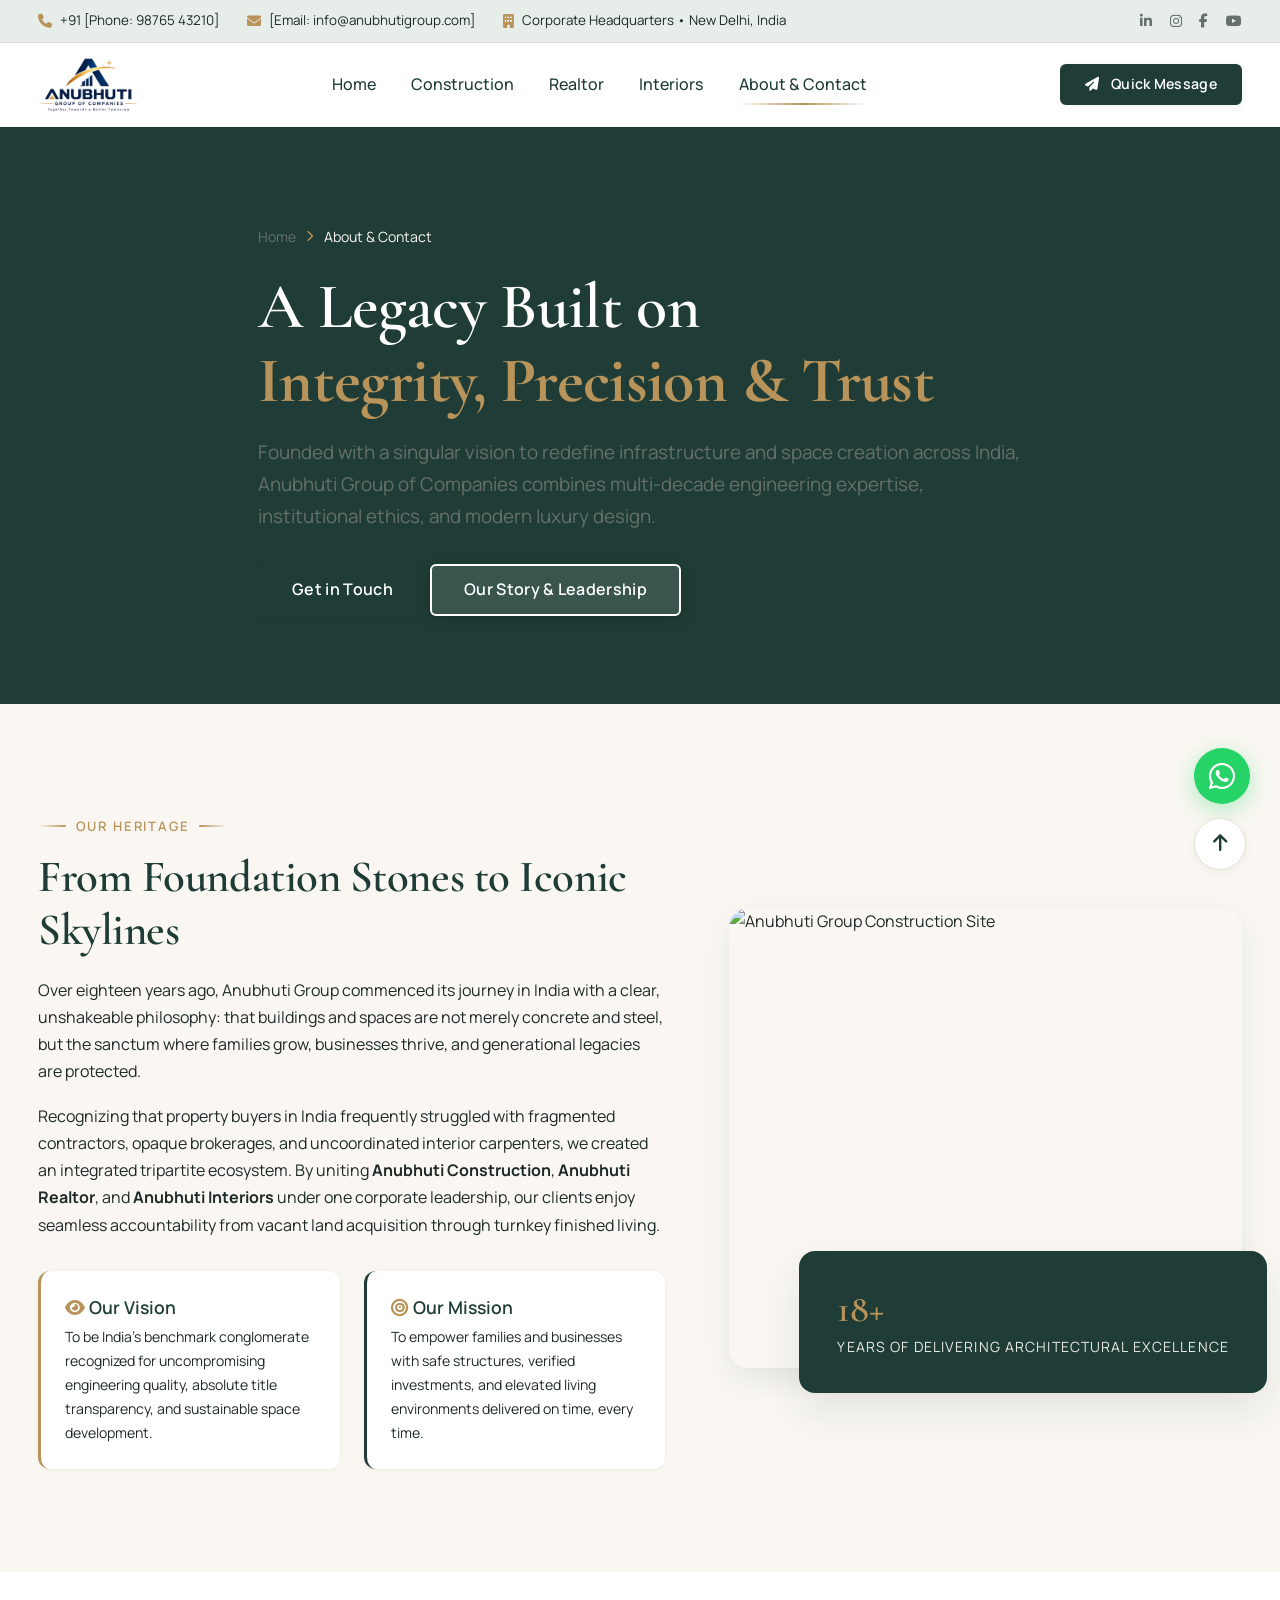
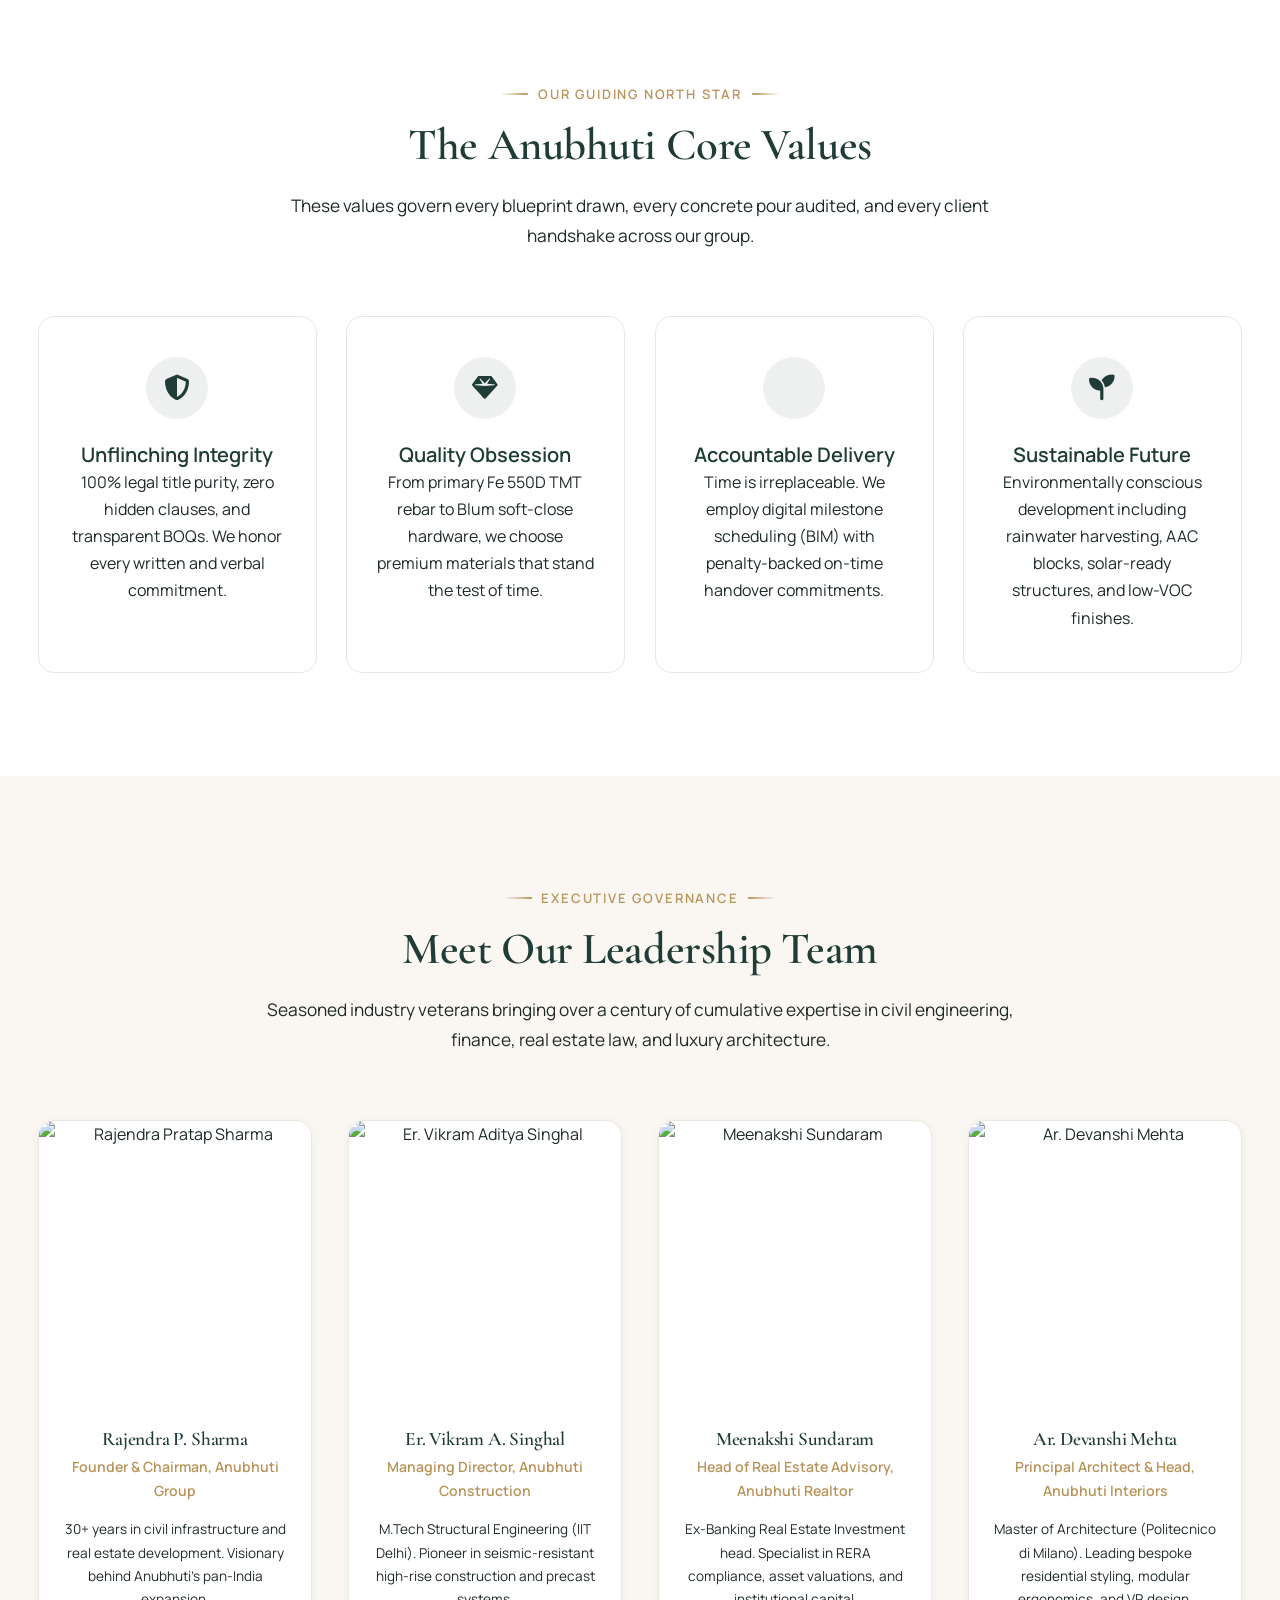
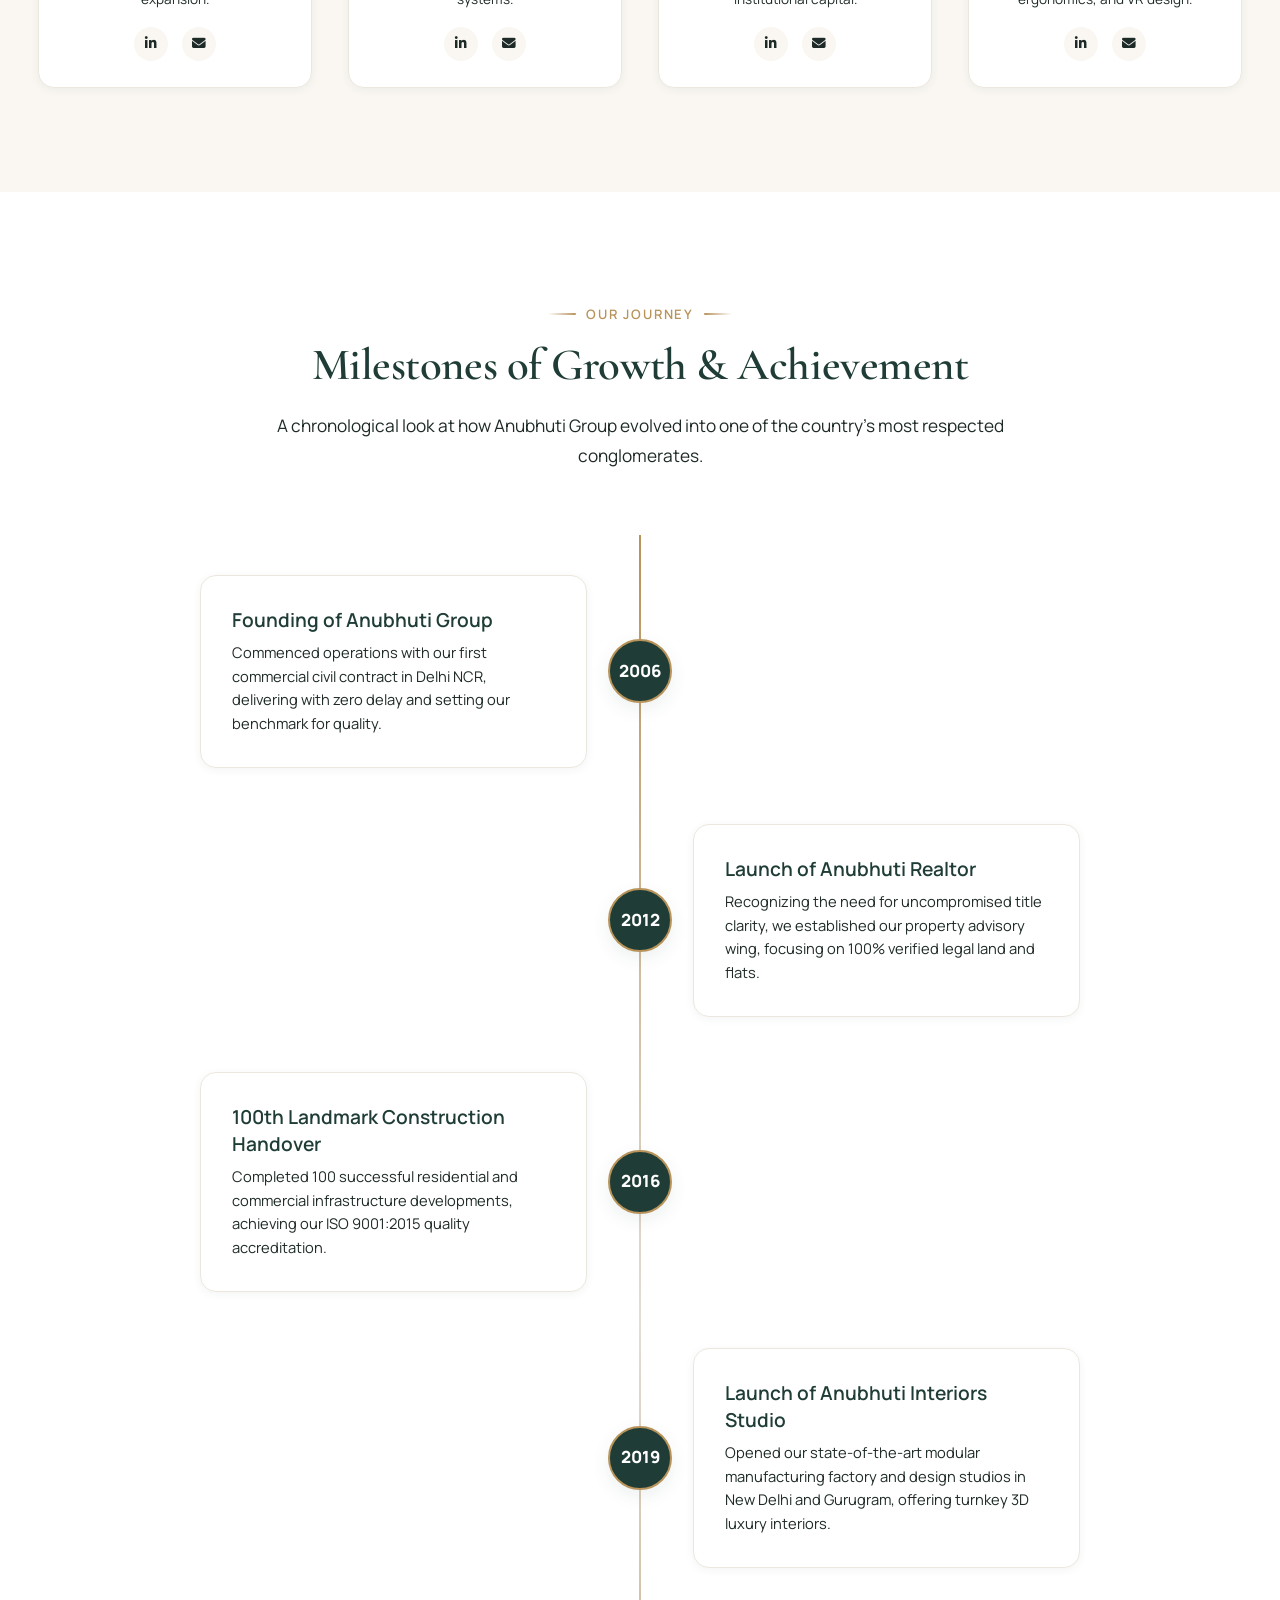
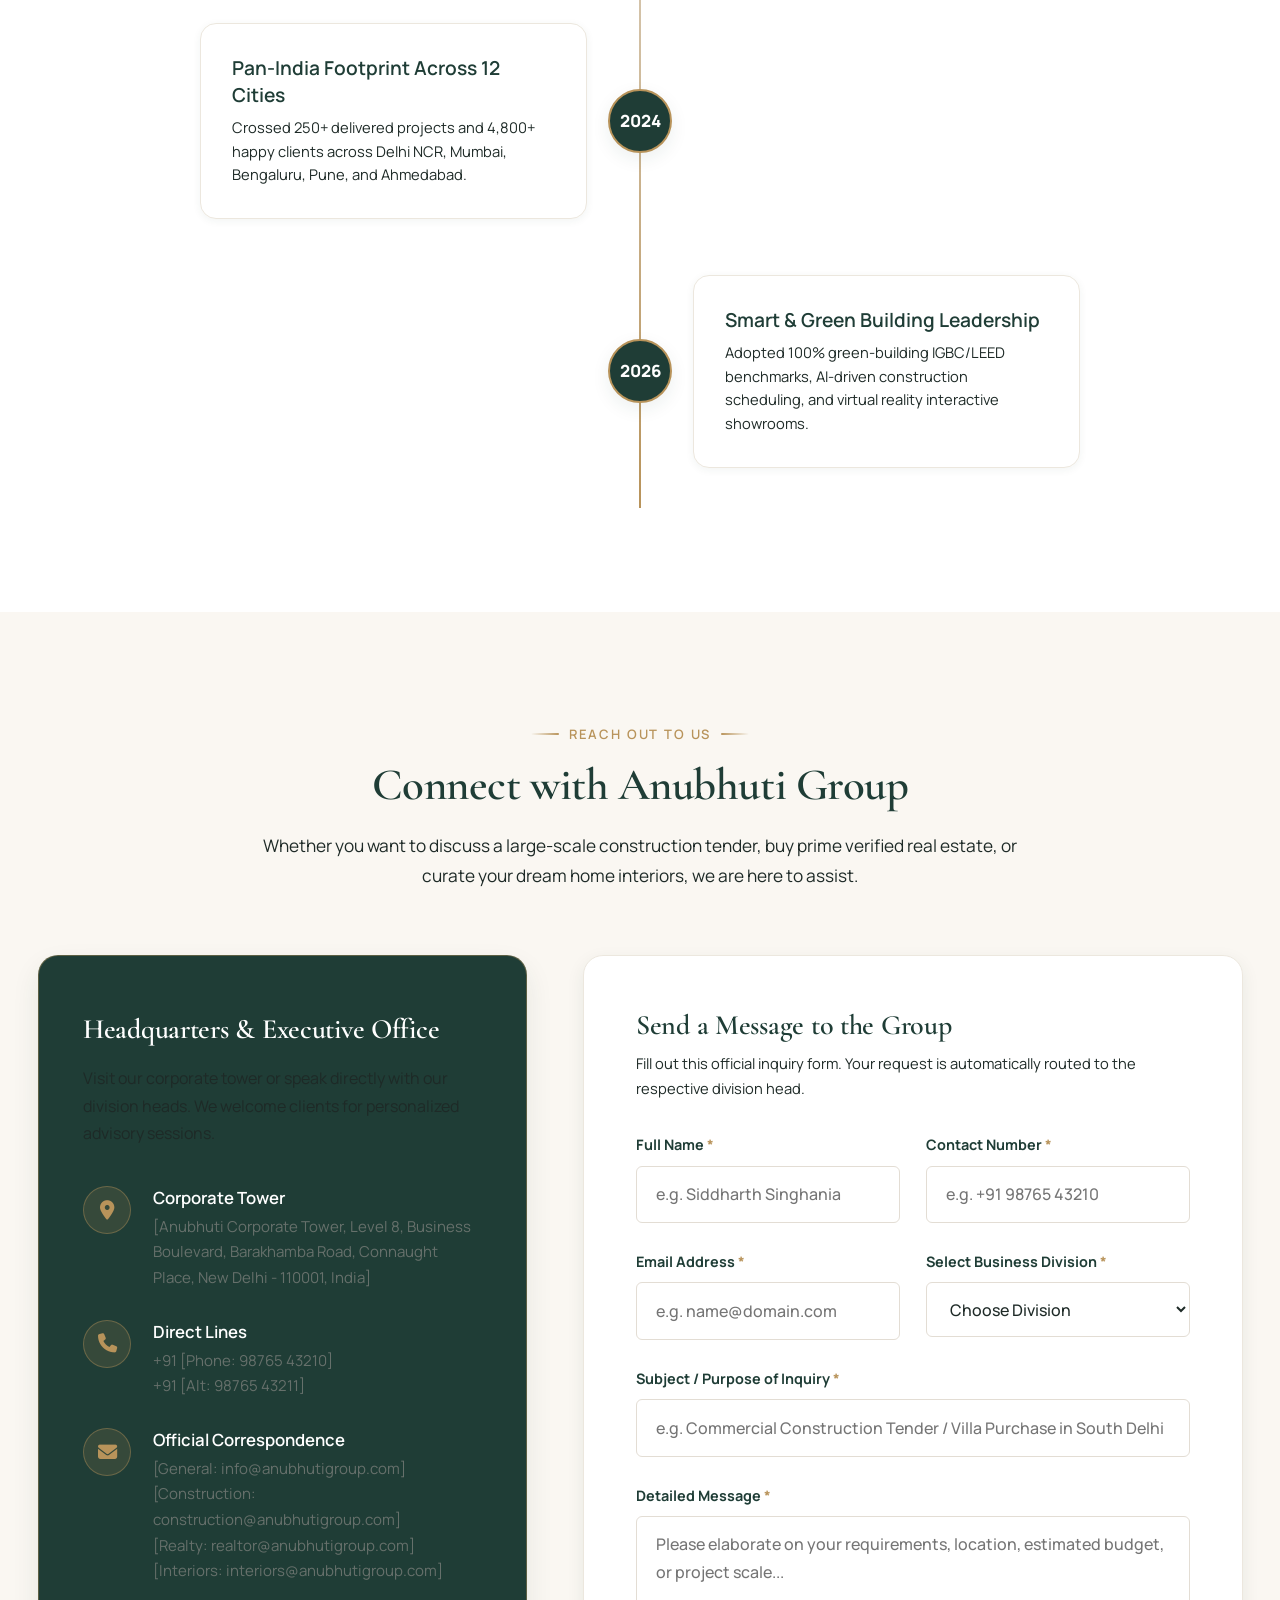
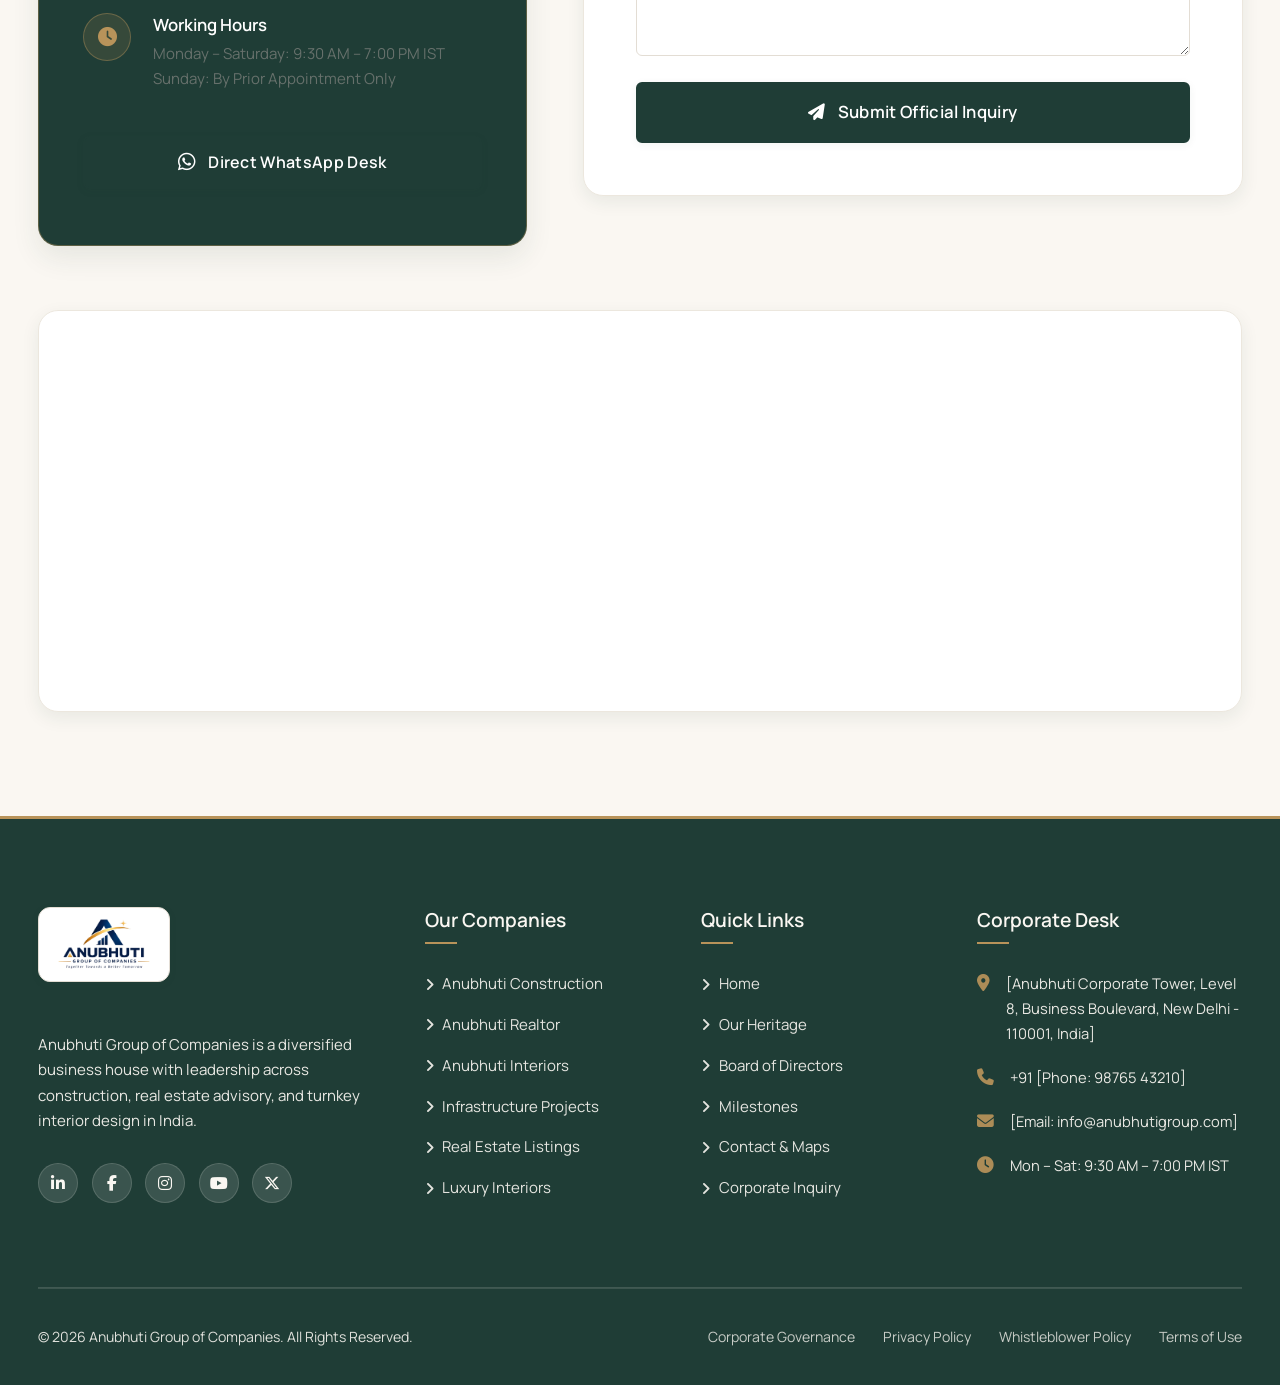
==== commit e05aa88a: "Code updated" ====
--- a/about-contact.html
+++ b/about-contact.html
@@ -105,7 +105,16 @@
   <!-- Mobile Nav Drawer -->
   <div class="mobile-nav-backdrop"></div>
   <aside class="mobile-nav-drawer" aria-label="Mobile Navigation Drawer">
-    <div class="mobile-menu-links">
+    <div class="mobile-drawer-header">
+      <a href="index.html" class="mobile-drawer-logo" aria-label="Anubhuti Group of Companies Home">
+        <img src="assets/images/logo.png" alt="Anubhuti Group of Companies" class="mobile-drawer-logo-img">
+      </a>
+      <button type="button" class="mobile-drawer-close" aria-label="Close mobile navigation">
+        <i class="fa-solid fa-xmark"></i>
+      </button>
+    </div>
+    <div class="mobile-drawer-content">
+      <div class="mobile-menu-links">
       <a href="index.html" class="mobile-menu-link"><span>Home</span> <i class="fa-solid fa-chevron-right"></i></a>
       <a href="construction.html" class="mobile-menu-link"><span>Anubhuti Construction</span> <i class="fa-solid fa-chevron-right"></i></a>
       <a href="realtor.html" class="mobile-menu-link"><span>Anubhuti Realtor</span> <i class="fa-solid fa-chevron-right"></i></a>
@@ -117,6 +126,7 @@
         <i class="fa-solid fa-file-invoice"></i> Contact Head Office
       </button>
     </div>
+      </div>
   </aside>
 
   <main id="main-content">
--- a/assets/css/style.css
+++ b/assets/css/style.css
@@ -115,6 +115,7 @@
    2. RESET & BASE ELEMENTS
    -------------------------------------------------------------------------- */
 *, *::before, *::after {
+  -webkit-tap-highlight-color: transparent;
   box-sizing: border-box;
   margin: 0;
   padding: 0;
@@ -924,48 +925,58 @@
 .nav-toggle {
   display: none;
   flex-direction: column;
-  justify-content: space-between;
-  width: 32px;
-  height: 22px;
-  background: transparent;
-  border: none;
+  justify-content: center;
+  align-items: center;
+  gap: 5px;
+  width: 44px;
+  min-width: 44px;
+  height: 44px;
+  min-height: 44px;
+  background: var(--surface);
+  border: 1px solid var(--border);
+  border-radius: var(--radius-sm);
   cursor: pointer;
   z-index: 1002;
-  padding: 0;
+  padding: 10px 8px;
+  box-shadow: var(--shadow-xs);
+  touch-action: manipulation;
+  transition: all var(--transition-fast);
 }
 
 .nav-toggle span {
   display: block;
-  height: 3px;
-  width: 100%;
-  background-color: var(--primary-navy);
+  height: 2.5px;
+  width: 22px;
+  background-color: var(--primary);
   border-radius: 2px;
   transition: all var(--transition-normal);
 }
 
 .nav-toggle.open span:nth-child(1) {
-  transform: translateY(9.5px) rotate(45deg);
+  transform: translateY(7.5px) rotate(45deg);
 }
 
 .nav-toggle.open span:nth-child(2) {
   opacity: 0;
+  transform: scaleX(0);
 }
 
 .nav-toggle.open span:nth-child(3) {
-  transform: translateY(-9.5px) rotate(-45deg);
-}
-
-/* Mobile Nav Drawer */
+  transform: translateY(-7.5px) rotate(-45deg);
+}
+
+/* Mobile Nav Drawer (Fully Accessible & Touch-Optimized) */
 .mobile-nav-backdrop {
   position: fixed;
   inset: 0;
   background: var(--modal-backdrop);
-  backdrop-filter: blur(8px);
-  -webkit-backdrop-filter: blur(8px);
-  z-index: 998;
+  backdrop-filter: blur(6px);
+  -webkit-backdrop-filter: blur(6px);
+  z-index: 1040;
   opacity: 0;
   visibility: hidden;
-  transition: all var(--transition-normal);
+  transition: opacity var(--transition-normal), visibility var(--transition-normal);
+  touch-action: none;
 }
 
 .mobile-nav-backdrop.active {
@@ -976,56 +987,132 @@
 .mobile-nav-drawer {
   position: fixed;
   top: 0;
-  right: -360px;
-  width: 330px;
+  right: -100%;
+  width: min(340px, 86vw);
+  max-width: 100vw;
   height: 100%;
-  background-color: var(--bg-purewhite);
-  z-index: 999;
-  box-shadow: var(--shadow-xl);
-  padding: 6.5rem 2rem 2.5rem 2rem;
+  background-color: var(--surface);
+  z-index: 1050;
+  box-shadow: -6px 0 30px rgba(31, 61, 54, 0.22);
+  display: flex;
+  flex-direction: column;
+  transition: right 0.38s var(--ease-out-expo);
+  overflow: hidden;
+}
+
+.mobile-nav-drawer.active {
+  right: 0;
+}
+
+.mobile-drawer-header {
+  display: flex;
+  align-items: center;
+  justify-content: space-between;
+  padding: 1.15rem 1.35rem;
+  border-bottom: 1px solid var(--border);
+  background: var(--surface);
+  flex-shrink: 0;
+}
+
+.mobile-drawer-logo {
+  display: flex;
+  align-items: center;
+}
+
+.mobile-drawer-logo-img {
+  height: 38px;
+  width: auto;
+  max-width: 150px;
+  display: block;
+}
+
+.mobile-drawer-close {
+  width: 44px;
+  min-width: 44px;
+  height: 44px;
+  min-height: 44px;
+  border-radius: 50%;
+  background: var(--tint);
+  border: 1px solid var(--border);
+  color: var(--primary);
+  display: flex;
+  align-items: center;
+  justify-content: center;
+  font-size: 1.25rem;
+  cursor: pointer;
+  touch-action: manipulation;
+  transition: all var(--transition-fast);
+}
+
+.mobile-drawer-close:hover,
+.mobile-drawer-close:active {
+  background: var(--primary);
+  color: var(--white);
+  border-color: var(--primary);
+}
+
+.mobile-drawer-content {
+  flex: 1;
+  overflow-y: auto;
+  -webkit-overflow-scrolling: touch;
+  padding: 1.5rem 1.35rem 2rem 1.35rem;
   display: flex;
   flex-direction: column;
   justify-content: space-between;
-  transition: right 0.45s var(--ease-out-expo);
-  overflow-y: auto;
-}
-
-.mobile-nav-drawer.active {
-  right: 0;
 }
 
 .mobile-menu-links {
   display: flex;
   flex-direction: column;
-  gap: 1.25rem;
+  gap: 0.5rem;
 }
 
 .mobile-menu-link {
-  font-size: 1.15rem;
+  font-size: 1.05rem;
   font-weight: 600;
-  color: var(--primary-navy);
-  padding: 0.65rem 0;
-  border-bottom: 1px solid var(--border-subtle);
+  color: var(--primary);
+  padding: 0.85rem 0.75rem;
+  border-radius: var(--radius-sm);
   display: flex;
   align-items: center;
   justify-content: space-between;
+  min-height: 48px;
+  touch-action: manipulation;
   transition: all var(--transition-fast);
 }
 
+.mobile-menu-link i {
+  font-size: 0.82rem;
+  color: var(--muted);
+  transition: transform var(--transition-fast), color var(--transition-fast);
+}
+
 .mobile-menu-link:hover,
+.mobile-menu-link:active,
 .mobile-menu-link.active {
-  color: var(--accent-gold);
-  border-color: var(--accent-gold);
-  padding-left: 0.5rem;
+  background-color: var(--tint);
+  color: var(--primary);
+  padding-left: 1rem;
+}
+
+.mobile-menu-link:hover i,
+.mobile-menu-link.active i {
+  color: var(--accent);
+  transform: translateX(3px);
 }
 
 .mobile-nav-footer {
   margin-top: 2rem;
-  padding-top: 1.5rem;
-  border-top: 1px solid var(--border-subtle);
+  padding-top: 1.35rem;
+  border-top: 1px solid var(--border);
   display: flex;
   flex-direction: column;
   gap: 1rem;
+}
+
+.mobile-nav-footer .btn {
+  min-height: 48px;
+  justify-content: center;
 }
 
 /* --------------------------------------------------------------------------
@@ -1333,7 +1420,6 @@
   background-size: cover;
   background-position: center;
   filter: contrast(1.1) brightness(0.9);
-}
   animation: heroKenBurns 30s ease-in-out infinite alternate;
 }
 
@@ -3875,3 +3961,135 @@
     height: 44px;
   }
 }
+
+
+/* ==========================================================================
+   26. ULTRA-RESPONSIVE MOBILE AUDIT REFINEMENTS (320px - 480px Accessible)
+   ========================================================================== */
+@media (max-width: 992px) {
+  .site-header {
+    --header-height: 72px;
+  }
+  .navbar {
+    height: 72px;
+  }
+}
+
+@media (max-width: 768px) {
+  .site-header {
+    --header-height: 66px;
+  }
+  .navbar {
+    height: 66px;
+  }
+  .page-hero {
+    padding: 4.5rem 0 3.75rem 0;
+  }
+  .story-img-main {
+    height: 290px;
+  }
+  .story-badge-card {
+    right: 10px;
+    bottom: -15px;
+    padding: 1.25rem 1.5rem;
+  }
+  .story-badge-card h3 {
+    font-size: 2rem;
+  }
+}
+
+@media (max-width: 480px) {
+  .site-header {
+    --header-height: 62px;
+  }
+  .navbar {
+    height: 62px;
+  }
+  .page-hero {
+    padding: 3.5rem 0 3rem 0;
+  }
+  .page-hero-title {
+    font-size: clamp(2rem, 8vw, 2.45rem);
+  }
+  .search-bar-wrap {
+    padding: 1.35rem 1.15rem;
+  }
+  .search-field label {
+    font-size: 0.78rem;
+    margin-bottom: 0.4rem;
+  }
+  .search-field select,
+  .search-field input {
+    font-size: 1rem; /* Prevents iOS auto-zoom */
+    padding: 0.85rem 1rem 0.85rem 2.4rem;
+  }
+  .modal-overlay {
+    padding: 0.65rem;
+  }
+  .modal-content {
+    padding: 2.25rem 1.25rem 1.5rem 1.25rem;
+    max-height: 92vh;
+    border-radius: var(--radius-lg);
+  }
+  .modal-close-btn {
+    top: 0.75rem;
+    right: 0.75rem;
+    width: 44px;
+    height: 44px;
+    font-size: 1.25rem;
+  }
+  .h-tab-btn {
+    padding: 0.5rem 0.25rem;
+    font-size: 0.76rem;
+    gap: 0.25rem;
+  }
+  .timeline-step {
+    padding: 1.25rem;
+  }
+  .milestones-timeline::before {
+    left: 20px;
+  }
+  .milestone-item {
+    padding-left: 55px;
+  }
+  .milestone-year-badge {
+    left: 20px;
+    width: 38px;
+    height: 38px;
+    font-size: 0.85rem;
+  }
+  .lightbox-modal {
+    padding: 1rem;
+  }
+  #lightboxCloseBtn {
+    top: 15px !important;
+    right: 15px !important;
+    width: 44px !important;
+    height: 44px !important;
+    background: var(--primary) !important;
+    color: var(--white) !important;
+  }
+}
+
+@media (max-width: 420px) {
+  .brand-logo-img {
+    height: 34px;
+    max-width: 120px;
+  }
+  .nav-actions {
+    gap: 0.45rem;
+  }
+  .nav-actions .btn {
+    padding: 0.42rem 0.65rem;
+    font-size: 0.75rem;
+    min-height: 38px;
+    white-space: nowrap;
+  }
+  .nav-toggle {
+    width: 40px;
+    min-width: 40px;
+    height: 40px;
+    min-height: 40px;
+    padding: 9px 7px;
+  }
+}
